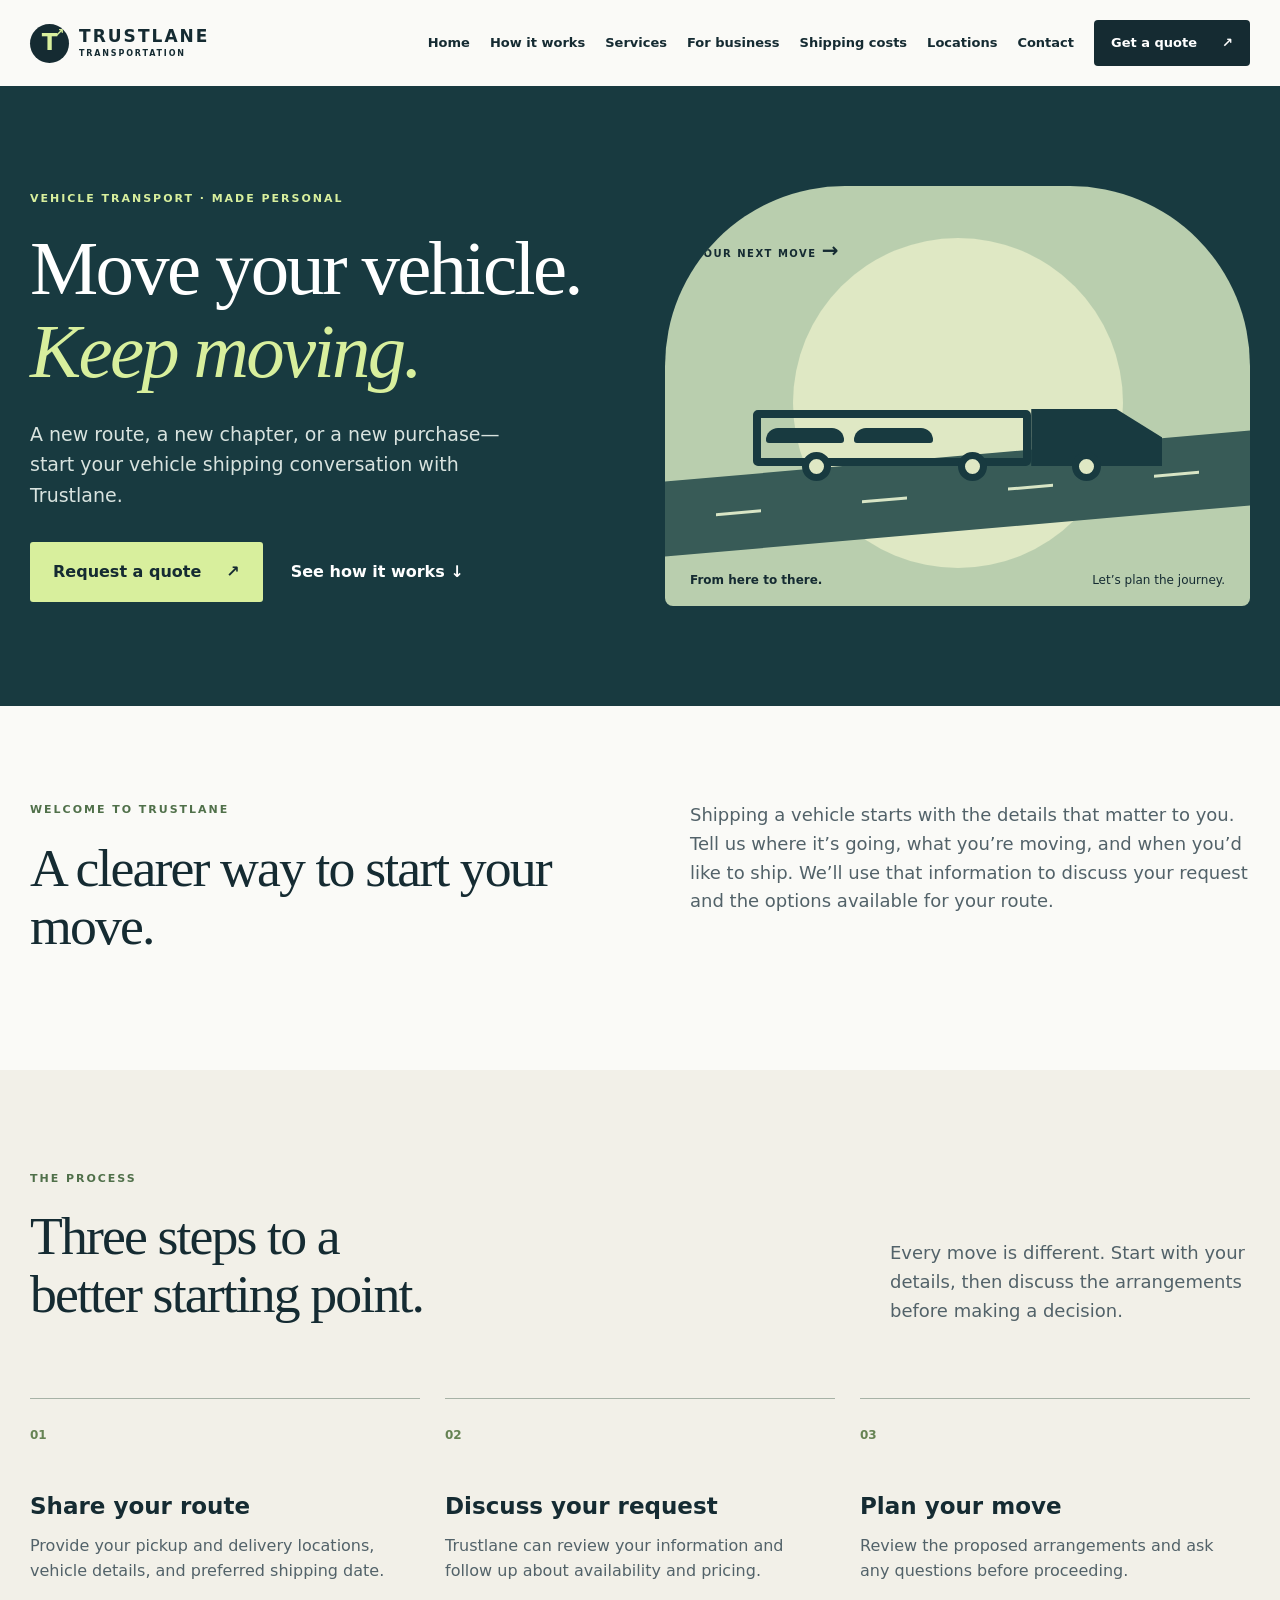
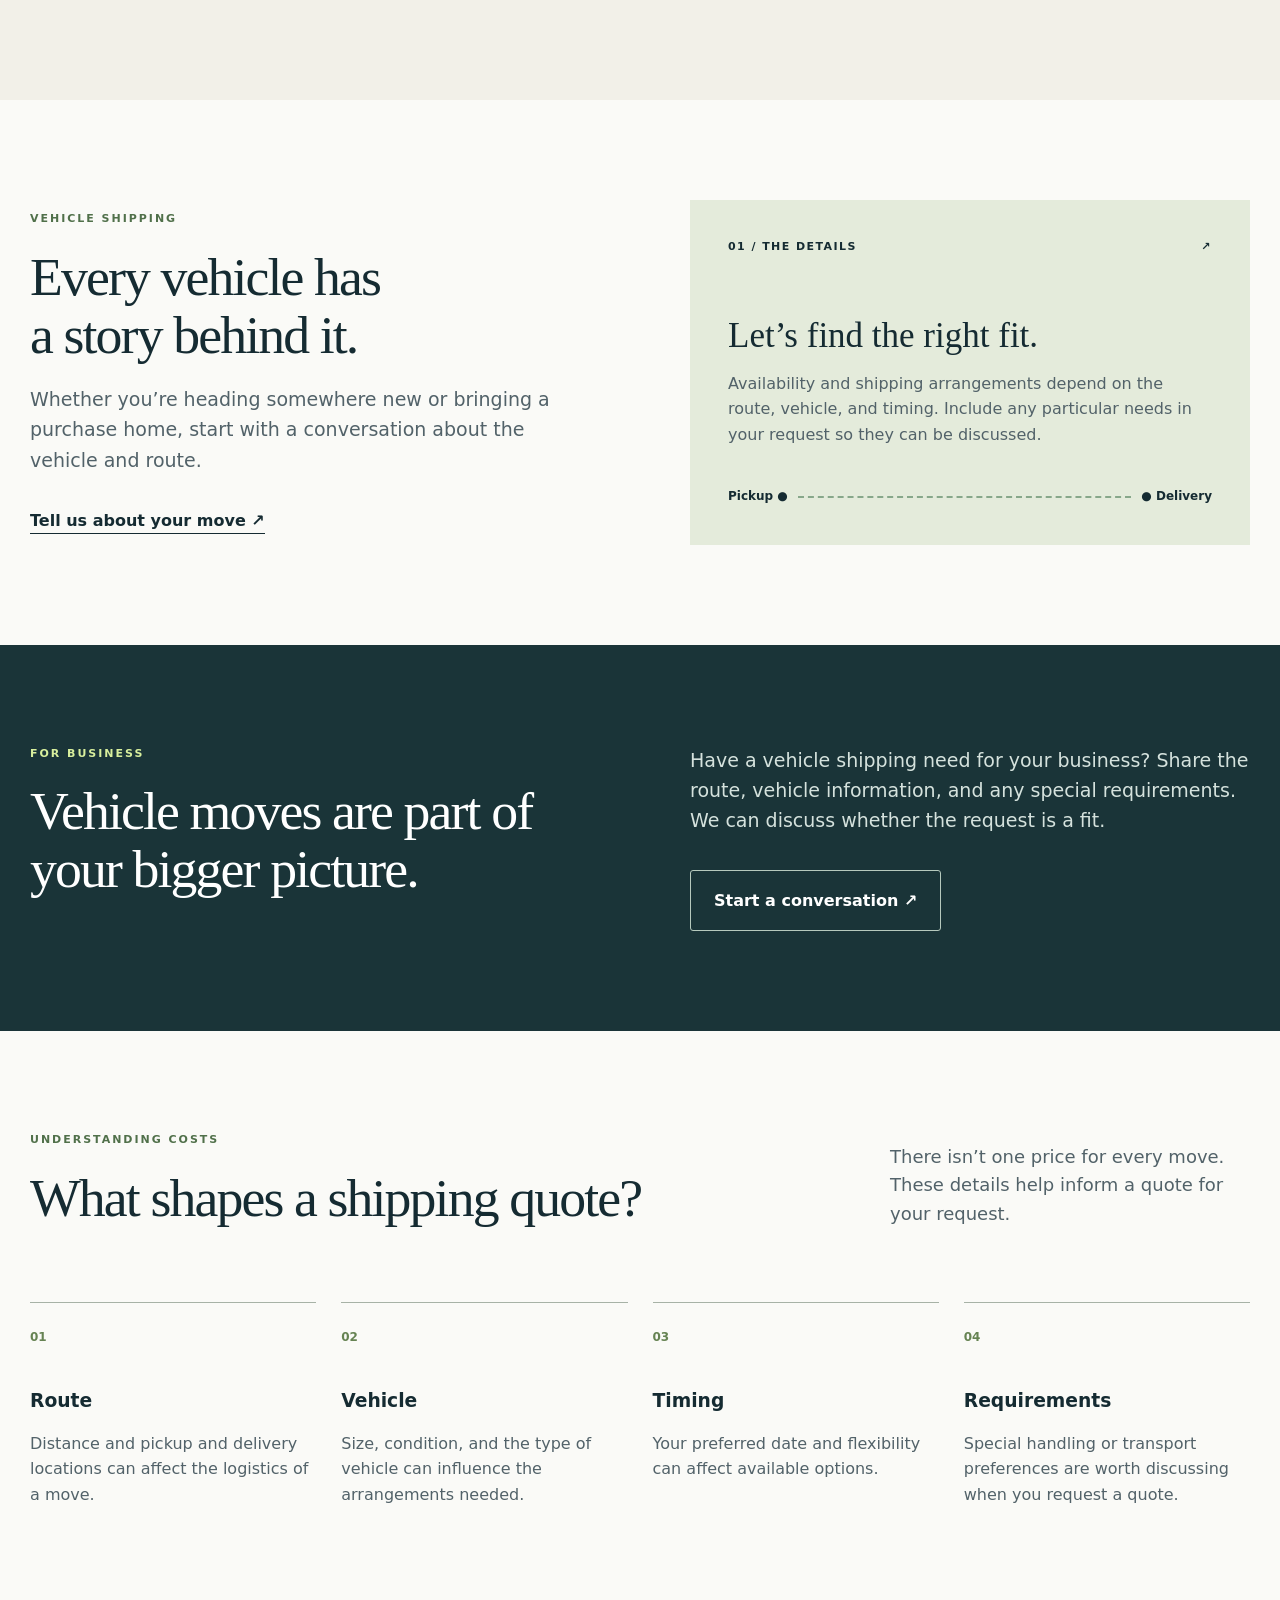
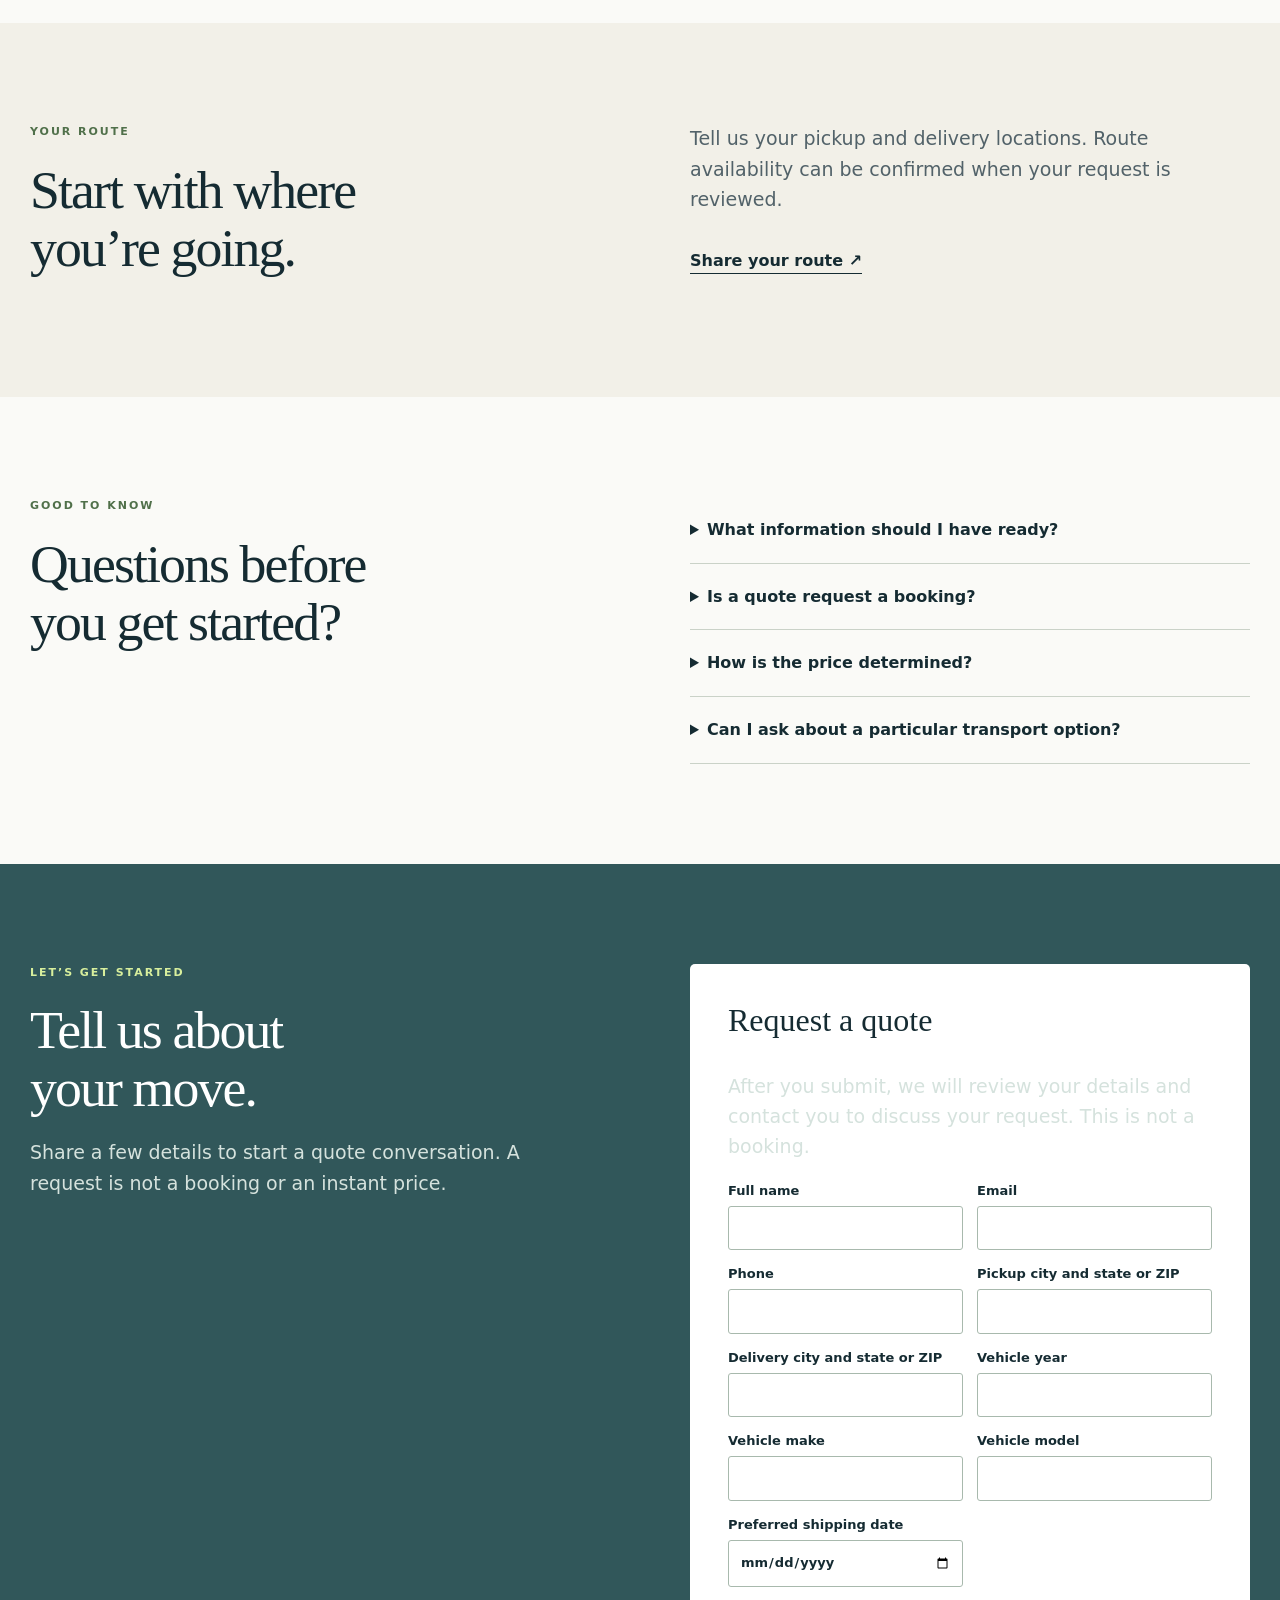
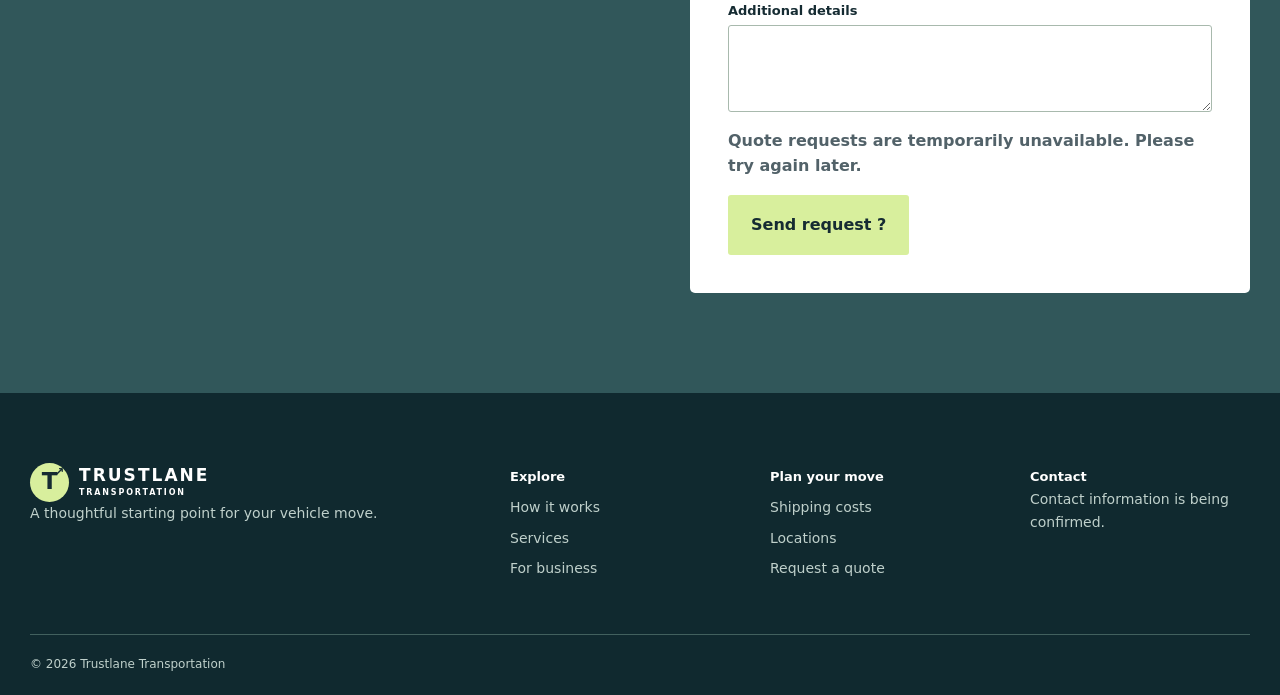
==== index.html @ 7dd40b9b "Add Trustlane site and CRM work in progress" ====
<!doctype html>
<html lang="en"><head><meta charset="utf-8"><meta name="viewport" content="width=device-width,initial-scale=1"><title>Trustlane Transportation | Request a vehicle shipping quote</title><meta name="description" content="Tell Trustlane Transportation about your vehicle, route and preferred date to request a shipping quote."><link rel="canonical" href="https://trustlanetransportation.com/"><link rel="stylesheet" href="style.css"></head><body>
<a class="skip" href="#main">Skip to content</a><header><div class="nav wrap"><a class="brand" href="#home" aria-label="Trustlane Transportation home"><span class="mark">T<span>↗</span></span><span>TRUSTLANE<small>TRANSPORTATION</small></span></a><button class="menu" aria-expanded="false" aria-controls="navigation">Menu <span aria-hidden="true">☰</span></button><nav id="navigation" aria-label="Main navigation"><a href="#home">Home</a><a href="#how">How it works</a><a href="#services">Services</a><a href="#business">For business</a><a href="#costs">Shipping costs</a><a href="#locations">Locations</a><a href="#contact">Contact</a><a class="navcta" href="#quote">Get a quote <span aria-hidden="true">↗</span></a></nav></div></header>
<main id="main"><section class="hero" id="home"><div class="wrap hero-grid"><div><p class="eyebrow light">VEHICLE TRANSPORT · MADE PERSONAL</p><h1>Move your vehicle.<br><em>Keep moving.</em></h1><p class="hero-copy">A new route, a new chapter, or a new purchase—start your vehicle shipping conversation with Trustlane.</p><div class="actions"><a class="button primary" href="#quote">Request a quote <span>↗</span></a><a class="text-link" href="#how">See how it works ↓</a></div></div><div class="hero-art" aria-hidden="true"><div class="route-label">YOUR NEXT MOVE <b>→</b></div><div class="road"><span class="line"></span><span class="line"></span><span class="line"></span><span class="line"></span></div><div class="vehicle"><div class="cab"></div><div class="trailer"><span></span><span></span></div><i></i><i></i><i></i></div><div class="art-caption"><b>From here to there.</b><span>Let’s plan the journey.</span></div></div></div></section>
<section class="intro wrap"><div><p class="eyebrow">WELCOME TO TRUSTLANE</p><h2>A clearer way to start your move.</h2></div><p>Shipping a vehicle starts with the details that matter to you. Tell us where it’s going, what you’re moving, and when you’d like to ship. We’ll use that information to discuss your request and the options available for your route.</p></section>
<section class="section sand" id="how"><div class="wrap"><div class="section-head"><div><p class="eyebrow">THE PROCESS</p><h2>Three steps to a<br>better starting point.</h2></div><p>Every move is different. Start with your details, then discuss the arrangements before making a decision.</p></div><div class="steps"><article><span>01</span><h3>Share your route</h3><p>Provide your pickup and delivery locations, vehicle details, and preferred shipping date.</p></article><article><span>02</span><h3>Discuss your request</h3><p>Trustlane can review your information and follow up about availability and pricing.</p></article><article><span>03</span><h3>Plan your move</h3><p>Review the proposed arrangements and ask any questions before proceeding.</p></article></div></div></section>
<section class="section wrap split" id="services"><div><p class="eyebrow">VEHICLE SHIPPING</p><h2>Every vehicle has<br>a story behind it.</h2><p class="large">Whether you’re heading somewhere new or bringing a purchase home, start with a conversation about the vehicle and route.</p><a class="inline-link" href="#quote">Tell us about your move ↗</a></div><div class="service-panel"><div class="service-top"><span>01 / THE DETAILS</span><span>↗</span></div><h3>Let’s find the right fit.</h3><p>Availability and shipping arrangements depend on the route, vehicle, and timing. Include any particular needs in your request so they can be discussed.</p><div class="route-graphic"><span>Pickup <b>●</b></span><span class="dots"></span><span><b>●</b> Delivery</span></div></div></section>
<section class="section dark" id="business"><div class="wrap business"><div><p class="eyebrow light">FOR BUSINESS</p><h2>Vehicle moves are part of your bigger picture.</h2></div><div><p>Have a vehicle shipping need for your business? Share the route, vehicle information, and any special requirements. We can discuss whether the request is a fit.</p><a class="button outline" href="#quote">Start a conversation ↗</a></div></div></section>
<section class="section wrap" id="costs"><div class="section-head"><div><p class="eyebrow">UNDERSTANDING COSTS</p><h2>What shapes a shipping quote?</h2></div><p>There isn’t one price for every move. These details help inform a quote for your request.</p></div><div class="cost-grid"><article><b>01</b><h3>Route</h3><p>Distance and pickup and delivery locations can affect the logistics of a move.</p></article><article><b>02</b><h3>Vehicle</h3><p>Size, condition, and the type of vehicle can influence the arrangements needed.</p></article><article><b>03</b><h3>Timing</h3><p>Your preferred date and flexibility can affect available options.</p></article><article><b>04</b><h3>Requirements</h3><p>Special handling or transport preferences are worth discussing when you request a quote.</p></article></div></section>
<section class="section sand" id="locations"><div class="wrap location"><div><p class="eyebrow">YOUR ROUTE</p><h2>Start with where<br>you’re going.</h2></div><div><p class="large">Tell us your pickup and delivery locations. Route availability can be confirmed when your request is reviewed.</p><a class="inline-link" href="#quote">Share your route ↗</a></div></div></section>
<section class="section wrap faq"><div><p class="eyebrow">GOOD TO KNOW</p><h2>Questions before<br>you get started?</h2></div><div><details><summary>What information should I have ready?</summary><p>Your pickup and delivery locations, vehicle year, make and model, and preferred shipping date are a helpful starting point.</p></details><details><summary>Is a quote request a booking?</summary><p>No. A request starts a conversation. Pricing, availability, and any booking arrangements must be confirmed separately.</p></details><details><summary>How is the price determined?</summary><p>Route, vehicle, timing, and any special requirements can all affect the proposed price.</p></details><details><summary>Can I ask about a particular transport option?</summary><p>Yes. Include your preferences with your request and ask about available options for your route.</p></details></div></section>
<section class="section quote-section" id="quote"><div class="wrap quote-grid"><div><p class="eyebrow light">LET’S GET STARTED</p><h2>Tell us about<br>your move.</h2><p>Share a few details to start a quote conversation. A request is not a booking or an instant price.</p></div><div class="form-card"><h3>Request a quote</h3><p>After you submit, we will review your details and contact you to discuss your request. This is not a booking.</p><form id="quote-form"><div class="fields"><label>Full name<input name="name" required minlength="2" maxlength="120" autocomplete="name"></label><label>Email<input name="email" type="email" required maxlength="254" autocomplete="email"></label><label>Phone<input name="phone" type="tel" required minlength="7" maxlength="40" autocomplete="tel"></label><label>Pickup city and state or ZIP<input name="pickup" required minlength="2" maxlength="160"></label><label>Delivery city and state or ZIP<input name="delivery" required minlength="2" maxlength="160"></label><label>Vehicle year<input name="vehicle_year" type="number" required min="1886" max="2100"></label><label>Vehicle make<input name="vehicle_make" required maxlength="80"></label><label>Vehicle model<input name="vehicle_model" required maxlength="80"></label><label>Preferred shipping date<input name="preferred_date" type="date" required></label><label class="wide">Additional details<textarea name="details" maxlength="2000" rows="3"></textarea></label></div><label class="trap" aria-hidden="true">Website<input name="website" tabindex="-1" autocomplete="off"></label><div id="verification"></div><p id="quote-result" role="status" aria-live="polite"></p><button class="button primary" type="submit">Send request ?</button></form></div></div></section></main><footer id="contact"><div class="wrap footer-grid"><div><a class="brand" href="#home"><span class="mark">T<span>↗</span></span><span>TRUSTLANE<small>TRANSPORTATION</small></span></a><p>A thoughtful starting point for your vehicle move.</p></div><div><b>Explore</b><a href="#how">How it works</a><a href="#services">Services</a><a href="#business">For business</a></div><div><b>Plan your move</b><a href="#costs">Shipping costs</a><a href="#locations">Locations</a><a href="#quote">Request a quote</a></div><div><b>Contact</b><p>Contact information is being confirmed.</p></div></div><div class="wrap footnote">© 2026 Trustlane Transportation</div></footer><script src="script.js"></script></body></html>
---- style.css ----
:root{--ink:#152b32;--muted:#526269;--sand:#f2f0e8;--lime:#d8ef9d;--accent:#badb71;--white:#fff}*{box-sizing:border-box}html{scroll-behavior:smooth}body{margin:0;color:var(--ink);font:16px/1.6 system-ui,-apple-system,Segoe UI,sans-serif;background:#fafaf7}a{color:inherit}button{font:inherit}a:focus-visible,button:focus-visible,summary:focus-visible{outline:3px solid #b1d569;outline-offset:4px}.wrap{width:min(1220px,calc(100% - 48px));margin:auto}.skip{position:absolute;top:-100px;left:1rem;background:white;z-index:20}.skip:focus{top:1rem}header{background:#fafaf7;position:relative;z-index:5}.nav{min-height:86px;display:flex;align-items:center;justify-content:space-between;gap:24px}.brand{text-decoration:none;display:flex;align-items:center;gap:10px;font-size:17px;font-weight:800;letter-spacing:.12em;line-height:1.1}.brand small{display:block;font-size:8px;letter-spacing:.23em;margin-top:4px}.mark{width:39px;height:39px;border-radius:50%;background:var(--ink);color:var(--lime);display:grid;place-items:center;font-size:23px;letter-spacing:0;position:relative}.mark span{font-size:12px;position:absolute;right:5px;top:3px}nav{display:flex;align-items:center;gap:20px}nav a{font-size:13px;font-weight:650;text-decoration:none;white-space:nowrap}nav a:hover,.inline-link:hover{text-decoration:underline}.navcta,.button{display:inline-flex;align-items:center;justify-content:center;gap:25px;text-decoration:none;font-weight:750}.navcta{background:var(--ink);color:white;padding:13px 17px;border-radius:4px}.menu{display:none}.hero{background:#183a40;color:#fff;overflow:hidden}.hero-grid{min-height:620px;display:grid;grid-template-columns:1fr 1fr;align-items:center;gap:50px;padding-top:80px;padding-bottom:80px}.eyebrow{font-size:11px;letter-spacing:.18em;font-weight:800;color:#50704a;margin:0 0 20px}.eyebrow.light{color:var(--lime)}h1,h2,h3,p{margin-top:0}h1,h2{font-family:Georgia,serif;font-weight:400;line-height:1.08;letter-spacing:-.035em}h1{font-size:clamp(49px,6vw,84px);margin-bottom:25px}h1 em{font-weight:400;color:var(--lime)}h2{font-size:clamp(36px,4.2vw,58px);margin-bottom:20px}h3{line-height:1.25}.hero-copy{max-width:510px;color:#d8e3df;font-size:19px}.actions{display:flex;align-items:center;gap:28px;margin-top:32px;flex-wrap:wrap}.button{padding:17px 23px;border-radius:3px}.primary{background:var(--lime);color:var(--ink)}.button:hover,.navcta:hover{filter:brightness(.93)}.text-link{font-weight:650;text-decoration:none}.hero-art{height:420px;background:#b9ceae;border-radius:180px 180px 8px 8px;position:relative;overflow:hidden;color:var(--ink)}.hero-art:before{content:"";position:absolute;width:330px;height:330px;background:#dfe8c4;border-radius:50%;top:52px;left:calc(50% - 165px)}.route-label{position:absolute;top:48px;left:30px;font-size:10px;letter-spacing:.15em;font-weight:800}.route-label b{font-size:20px}.road{position:absolute;bottom:75px;height:75px;background:#385b57;width:100%;transform:skewY(-5deg);display:flex;align-items:center;justify-content:space-around}.line{width:45px;height:3px;background:#d8e5c5}.vehicle{position:absolute;bottom:125px;left:15%;width:70%;height:100px}.trailer{position:absolute;left:0;bottom:15px;width:68%;height:56px;border:8px solid #183a40;border-radius:5px}.trailer span{display:inline-block;width:30%;height:15px;border-radius:12px 12px 3px 3px;background:#183a40;margin:10px 5px}.cab{position:absolute;right:0;bottom:15px;width:32%;height:57px;background:#183a40;clip-path:polygon(0 0,65% 0,100% 50%,100% 100%,0 100%)}.vehicle i{position:absolute;bottom:0;width:29px;height:29px;border:7px solid #183a40;background:#dfe8c4;border-radius:50%;left:12%}.vehicle i:nth-of-type(2){left:50%}.vehicle i:nth-of-type(3){left:78%}.art-caption{position:absolute;bottom:16px;left:25px;right:25px;display:flex;justify-content:space-between;font-size:12px}.intro{padding:95px 0;display:grid;grid-template-columns:1fr 1fr;gap:100px}.intro p:last-child,.section-head>p{font-size:18px;color:var(--muted)}.section{padding:100px 0}.sand{background:var(--sand)}.section-head{display:flex;justify-content:space-between;align-items:end;gap:50px;margin-bottom:55px}.section-head>p{max-width:360px}.steps,.cost-grid{display:grid;grid-template-columns:repeat(3,1fr);gap:25px}.steps article{border-top:1px solid #a7b2a6;padding:22px 10px 0 0}.steps span,.cost-grid b{font-size:12px;font-weight:800;color:#668353}.steps h3{font-size:23px;margin:45px 0 12px}.steps p,.cost-grid p,.service-panel p{color:var(--muted)}.split{display:grid;grid-template-columns:1fr 1fr;gap:100px;align-items:center}.large{font-size:19px;color:var(--muted);max-width:540px}.inline-link{display:inline-block;margin-top:14px;font-weight:750;text-decoration:none;border-bottom:1px solid var(--ink)}.service-panel{background:#e4ebdb;padding:38px;min-height:320px}.service-top{display:flex;justify-content:space-between;font-size:11px;letter-spacing:.13em;font-weight:800}.service-panel h3{font:35px Georgia,serif;margin:60px 0 15px}.route-graphic{display:flex;align-items:center;gap:10px;margin-top:40px;font-size:12px;font-weight:700}.dots{border-top:2px dashed #87a78a;flex:1}.dark{background:#1a3438;color:white}.business,.location,.faq,.quote-grid{display:grid;grid-template-columns:1fr 1fr;gap:100px}.business p:not(.eyebrow),.quote-grid>div>p:not(.eyebrow){font-size:19px;color:#d5e2dd}.outline{border:1px solid #b6c9bd;color:white;margin-top:15px}.cost-grid{grid-template-columns:repeat(4,1fr)}.cost-grid article{border-top:1px solid #a7b2a6;padding-top:20px}.cost-grid h3{margin-top:40px}.faq details{border-bottom:1px solid #cad2c8;padding:20px 0}.faq summary{cursor:pointer;font-weight:700}.faq details p{color:var(--muted);margin:15px 0 0}.quote-section{background:#31575a;color:white}.form-card{background:#fff;color:var(--ink);padding:38px;border-radius:5px}.form-card h3{font:32px Georgia,serif}.form-card p{color:var(--muted)}footer{background:#10292f;color:white;padding:70px 0 20px}footer .mark{background:var(--lime);color:var(--ink)}.footer-grid{display:grid;grid-template-columns:2fr repeat(3,1fr);gap:40px}footer p,footer a:not(.brand){color:#bfd0cb;font-size:14px}footer a:not(.brand){display:block;text-decoration:none;margin-top:8px}footer b{font-size:13px}.footnote{border-top:1px solid #42605e;margin-top:55px;padding-top:20px;color:#bfd0cb;font-size:12px}@media(max-width:1000px){.menu{display:block;border:1px solid #b6c4ba;background:transparent;padding:9px 12px;border-radius:3px}nav{display:none;position:absolute;top:86px;left:0;right:0;background:#fafaf7;padding:20px 24px;box-shadow:0 12px 18px #0002;align-items:stretch}nav.open{display:flex;flex-direction:column;gap:0}nav a{padding:12px}.hero-grid{gap:30px}.intro,.split,.business,.location,.faq,.quote-grid{gap:40px}}@media(max-width:700px){.wrap{width:min(100% - 36px,1220px)}.hero-grid,.intro,.split,.business,.location,.faq,.quote-grid{grid-template-columns:1fr}.hero-grid{padding:65px 0 35px}.hero-art{height:280px}.hero-art:before{width:220px;height:220px;left:calc(50% - 110px)}.intro,.section{padding:65px 0}.intro{gap:10px}.section-head{display:block}.steps,.cost-grid{grid-template-columns:1fr 1fr}.steps h3,.cost-grid h3{margin-top:22px}.footer-grid{grid-template-columns:1fr 1fr}.footer-grid>div:first-child{grid-column:1/-1}.art-caption span{display:none}}@media(max-width:420px){.steps,.cost-grid{grid-template-columns:1fr}.nav .brand{font-size:14px}}@media(prefers-reduced-motion:reduce){html{scroll-behavior:auto}*{transition:none!important}}
.fields{display:grid;grid-template-columns:1fr 1fr;gap:14px}.fields label{font-size:13px;font-weight:700}.fields input,.fields textarea{display:block;width:100%;padding:11px;border:1px solid #a8b9ad;border-radius:3px;font:inherit;color:var(--ink);background:white;margin-top:4px}.fields .wide{grid-column:1/-1}.trap{position:absolute;left:-10000px}.form-card button{border:0;cursor:pointer}.form-card button:disabled{opacity:.6;cursor:wait}#verification{margin:16px 0}#quote-result{font-weight:700}@media(max-width:500px){.fields{grid-template-columns:1fr}.fields .wide{grid-column:auto}}
.portal{padding:65px 0}.portal h1{font-size:52px}.portal label{display:block;font-size:13px;font-weight:700;margin:12px 0}.portal input,.portal select,.portal textarea{display:block;width:100%;font:inherit;padding:10px;border:1px solid #9eafa5;border-radius:3px;background:white;margin-top:5px}.portal button{font:inherit;cursor:pointer}.portal #login{max-width:420px}.portal-head{display:flex;justify-content:space-between;gap:20px;align-items:start}.portal-layout{display:grid;grid-template-columns:minmax(250px,1fr) minmax(300px,1.5fr);gap:35px}.portal #detail,.lead-button{background:white;border:1px solid #dae2d9;padding:22px}.lead-button{display:block;width:100%;text-align:left;margin:10px 0}.lead-button span{display:block;color:#526269;font-size:13px}.note{border-top:1px solid #ddd;padding:12px 0}.portal .button{border:0}@media(max-width:700px){.portal-layout{grid-template-columns:1fr}}
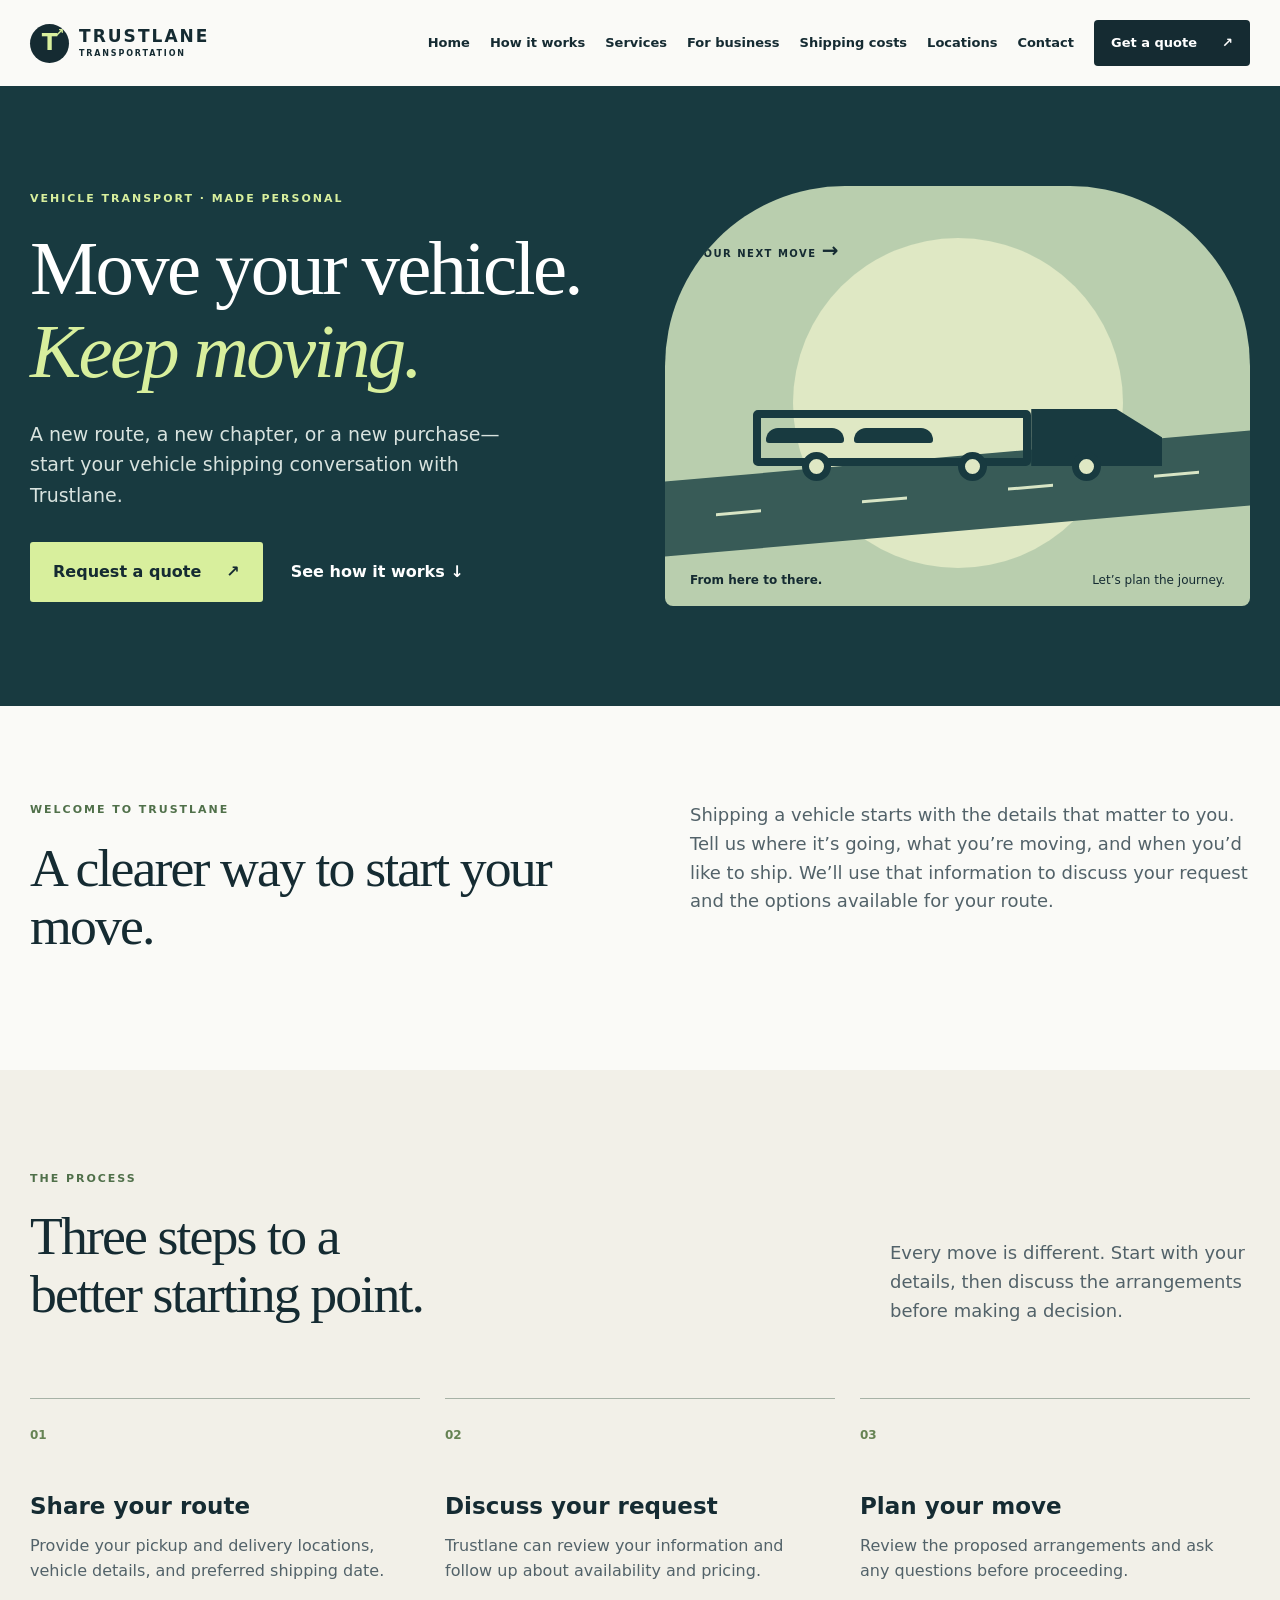
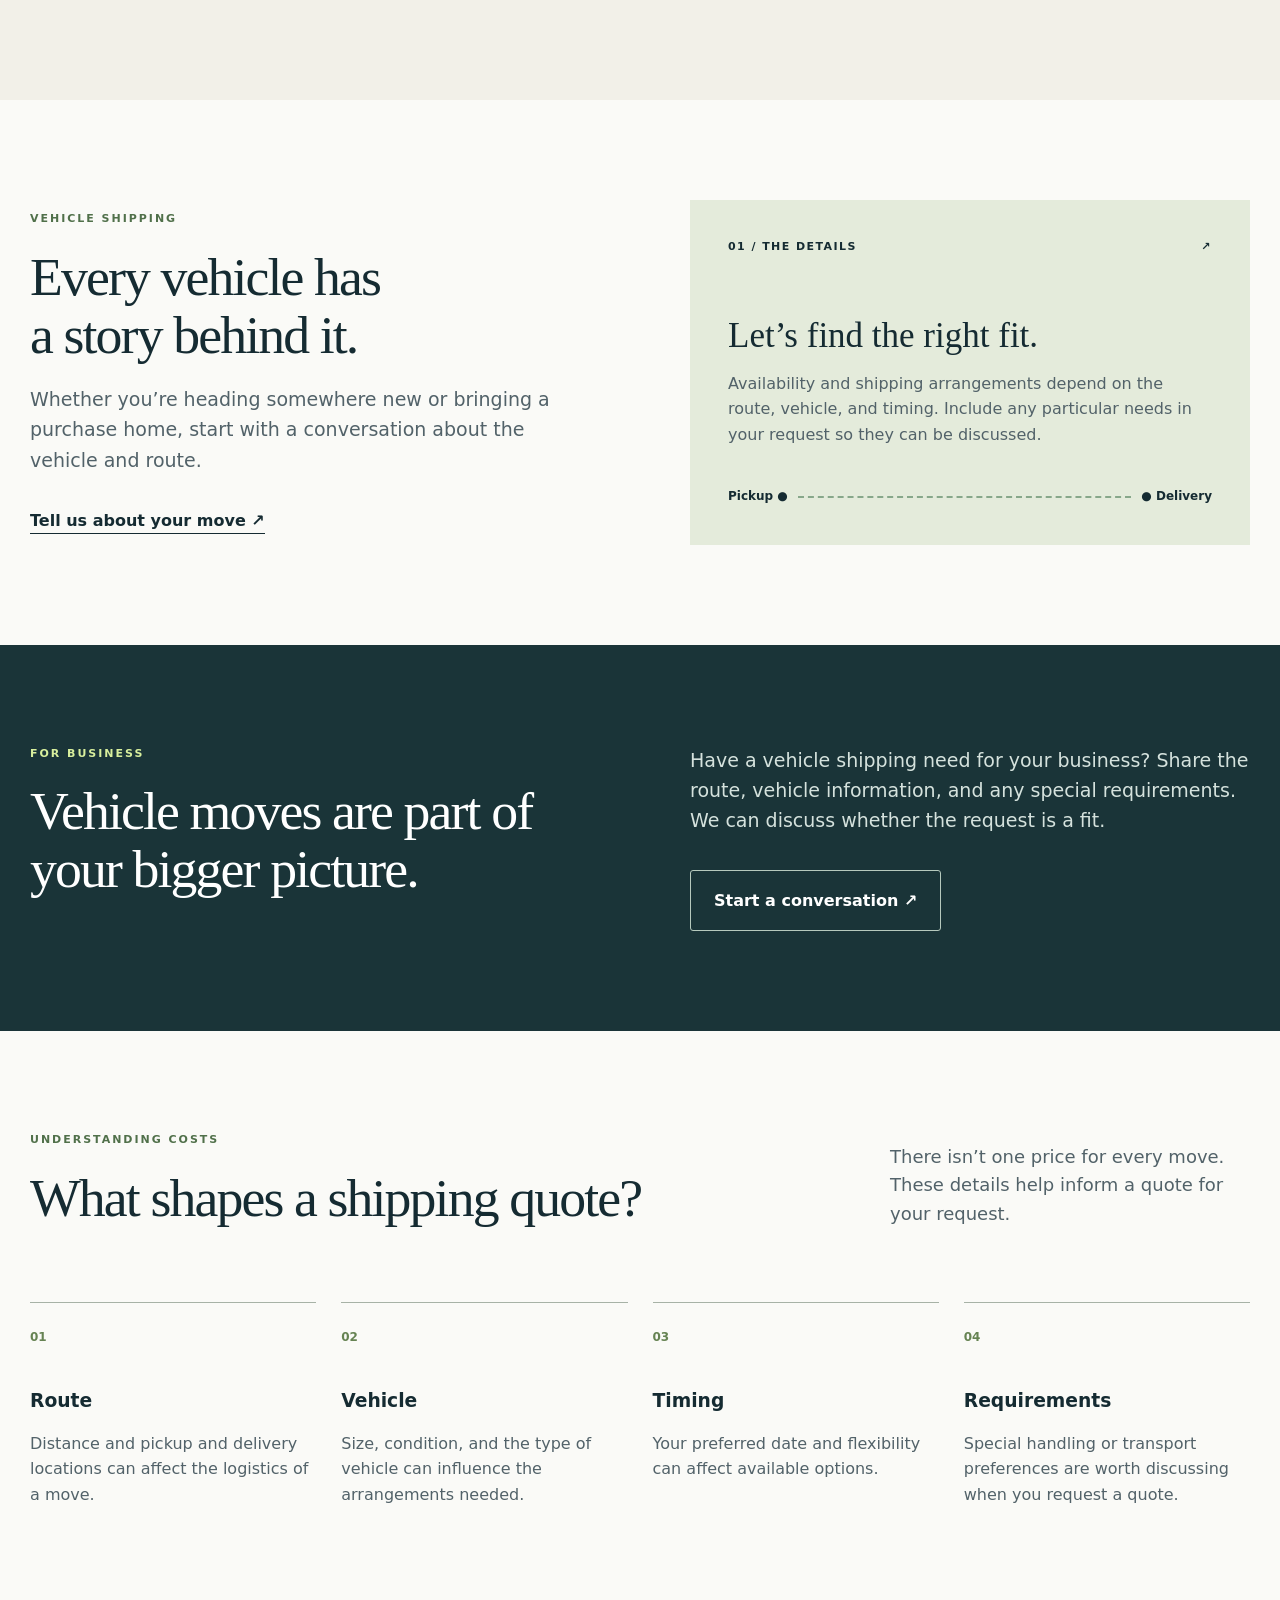
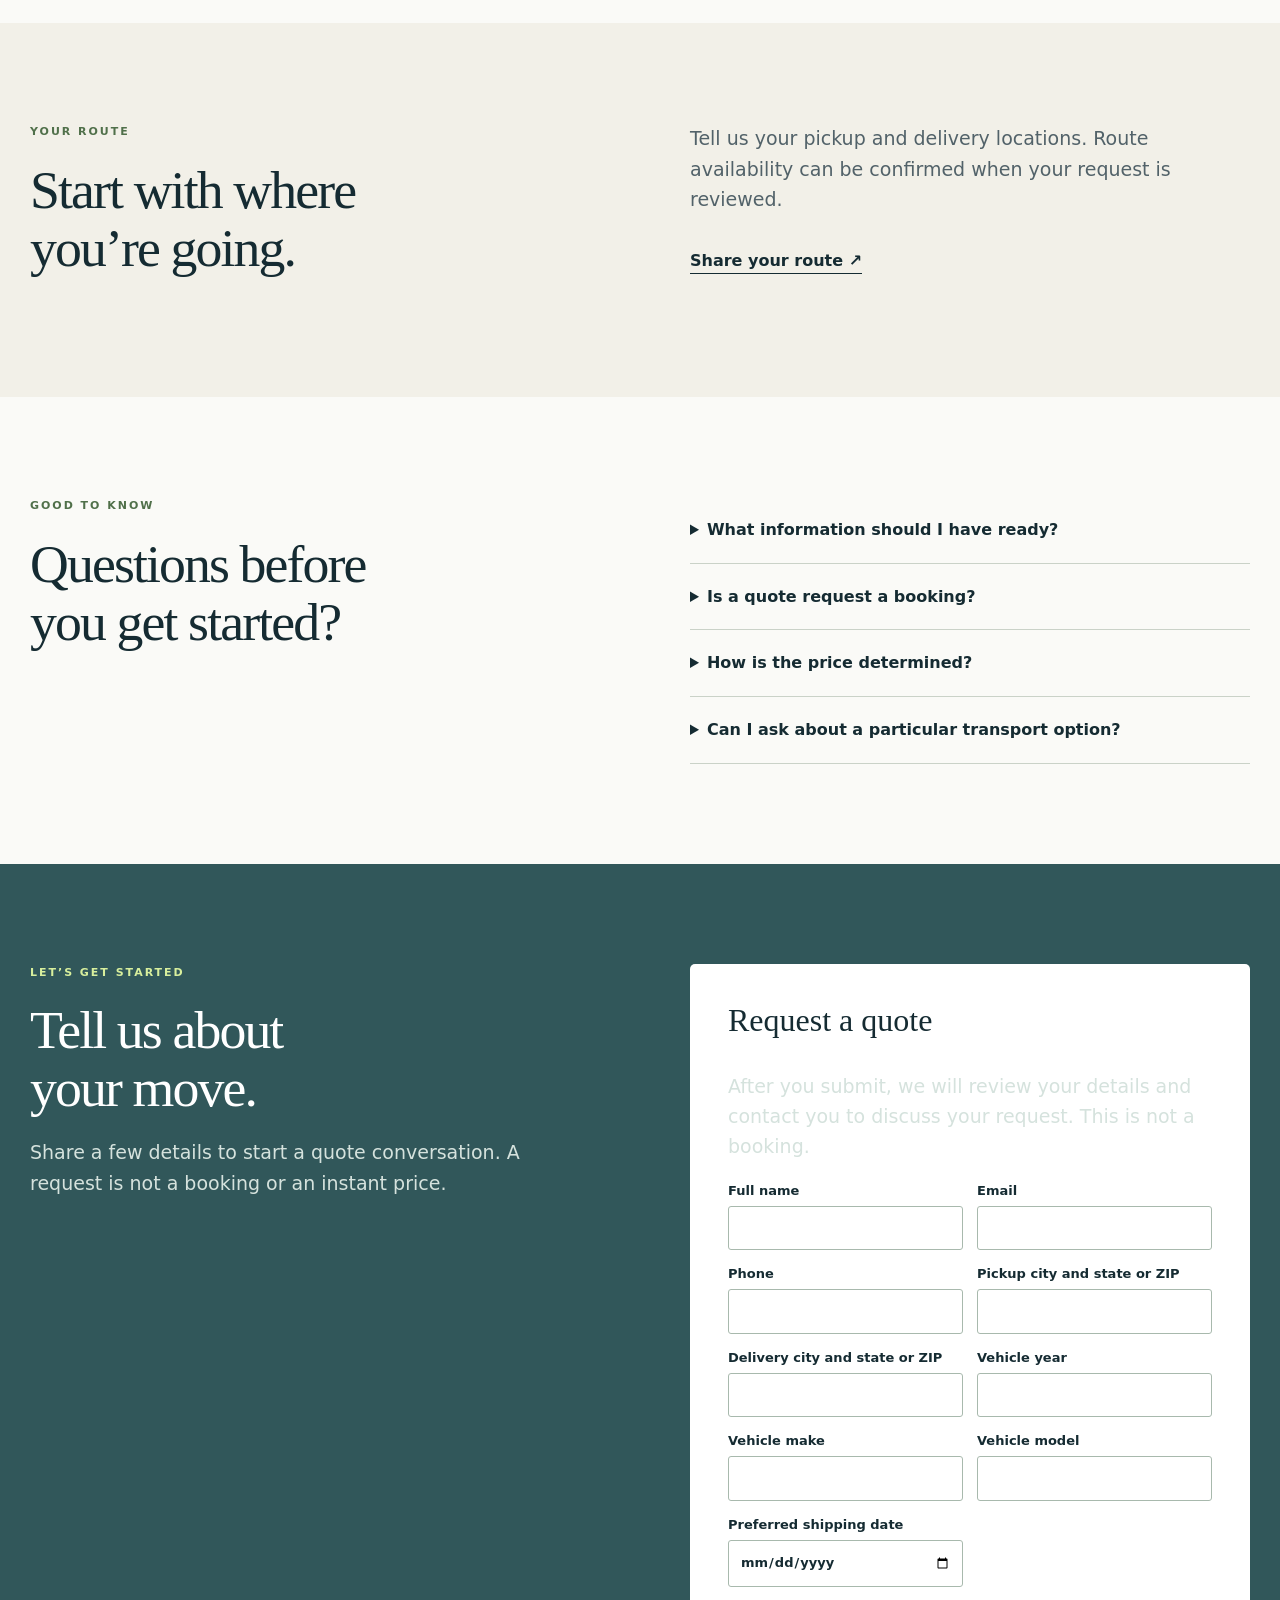
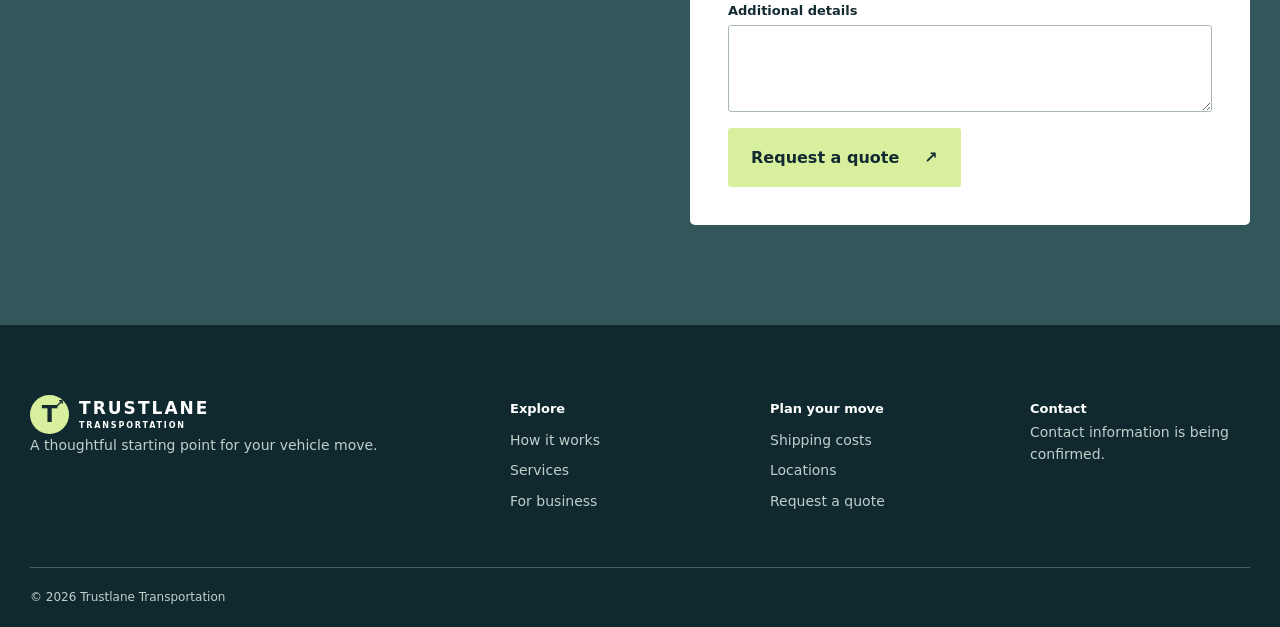
==== commit b863516a: "Remove external CAPTCHA requirement and add quote rate limiting" ====
--- a/index.html
+++ b/index.html
@@ -9,5 +9,4 @@
 <section class="section wrap" id="costs"><div class="section-head"><div><p class="eyebrow">UNDERSTANDING COSTS</p><h2>What shapes a shipping quote?</h2></div><p>There isn’t one price for every move. These details help inform a quote for your request.</p></div><div class="cost-grid"><article><b>01</b><h3>Route</h3><p>Distance and pickup and delivery locations can affect the logistics of a move.</p></article><article><b>02</b><h3>Vehicle</h3><p>Size, condition, and the type of vehicle can influence the arrangements needed.</p></article><article><b>03</b><h3>Timing</h3><p>Your preferred date and flexibility can affect available options.</p></article><article><b>04</b><h3>Requirements</h3><p>Special handling or transport preferences are worth discussing when you request a quote.</p></article></div></section>
 <section class="section sand" id="locations"><div class="wrap location"><div><p class="eyebrow">YOUR ROUTE</p><h2>Start with where<br>you’re going.</h2></div><div><p class="large">Tell us your pickup and delivery locations. Route availability can be confirmed when your request is reviewed.</p><a class="inline-link" href="#quote">Share your route ↗</a></div></div></section>
 <section class="section wrap faq"><div><p class="eyebrow">GOOD TO KNOW</p><h2>Questions before<br>you get started?</h2></div><div><details><summary>What information should I have ready?</summary><p>Your pickup and delivery locations, vehicle year, make and model, and preferred shipping date are a helpful starting point.</p></details><details><summary>Is a quote request a booking?</summary><p>No. A request starts a conversation. Pricing, availability, and any booking arrangements must be confirmed separately.</p></details><details><summary>How is the price determined?</summary><p>Route, vehicle, timing, and any special requirements can all affect the proposed price.</p></details><details><summary>Can I ask about a particular transport option?</summary><p>Yes. Include your preferences with your request and ask about available options for your route.</p></details></div></section>
-<section class="section quote-section" id="quote"><div class="wrap quote-grid"><div><p class="eyebrow light">LET’S GET STARTED</p><h2>Tell us about<br>your move.</h2><p>Share a few details to start a quote conversation. A request is not a booking or an instant price.</p></div><div class="form-card"><h3>Request a quote</h3><p>After you submit, we will review your details and contact you to discuss your request. This is not a booking.</p><form id="quote-form"><div class="fields"><label>Full name<input name="name" required minlength="2" maxlength="120" autocomplete="name"></label><label>Email<input name="email" type="email" required maxlength="254" autocomplete="email"></label><label>Phone<input name="phone" type="tel" required minlength="7" maxlength="40" autocomplete="tel"></label><label>Pickup city and state or ZIP<input name="pickup" required minlength="2" maxlength="160"></label><label>Delivery city and state or ZIP<input name="delivery" required minlength="2" maxlength="160"></label><label>Vehicle year<input name="vehicle_year" type="number" required min="1886" max="2100"></label><label>Vehicle make<input name="vehicle_make" required maxlength="80"></label><label>Vehicle model<input name="vehicle_model" required maxlength="80"></label><label>Preferred shipping date<input name="preferred_date" type="date" required></label><label class="wide">Additional details<textarea name="details" maxlength="2000" rows="3"></textarea></label></div><label class="trap" aria-hidden="true">Website<input name="website" tabindex="-1" autocomplete="off"></label><div id="verification"></div><p id="quote-result" role="status" aria-live="polite"></p><button class="button primary" type="submit">Send request ?</button></form></div></div></section></main><footer id="contact"><div class="wrap footer-grid"><div><a class="brand" href="#home"><span class="mark">T<span>↗</span></span><span>TRUSTLANE<small>TRANSPORTATION</small></span></a><p>A thoughtful starting point for your vehicle move.</p></div><div><b>Explore</b><a href="#how">How it works</a><a href="#services">Services</a><a href="#business">For business</a></div><div><b>Plan your move</b><a href="#costs">Shipping costs</a><a href="#locations">Locations</a><a href="#quote">Request a quote</a></div><div><b>Contact</b><p>Contact information is being confirmed.</p></div></div><div class="wrap footnote">© 2026 Trustlane Transportation</div></footer><script src="script.js"></script></body></html>
-
+<section class="section quote-section" id="quote"><div class="wrap quote-grid"><div><p class="eyebrow light">LET’S GET STARTED</p><h2>Tell us about<br>your move.</h2><p>Share a few details to start a quote conversation. A request is not a booking or an instant price.</p></div><div class="form-card"><h3>Request a quote</h3><p>After you submit, we will review your details and contact you to discuss your request. This is not a booking.</p><form id="quote-form"><div class="fields"><label>Full name<input name="name" required minlength="2" maxlength="120" autocomplete="name"></label><label>Email<input name="email" type="email" required maxlength="254" autocomplete="email"></label><label>Phone<input name="phone" type="tel" required minlength="7" maxlength="40" autocomplete="tel"></label><label>Pickup city and state or ZIP<input name="pickup" required minlength="2" maxlength="160"></label><label>Delivery city and state or ZIP<input name="delivery" required minlength="2" maxlength="160"></label><label>Vehicle year<input name="vehicle_year" type="number" required min="1886" max="2100"></label><label>Vehicle make<input name="vehicle_make" required maxlength="80"></label><label>Vehicle model<input name="vehicle_model" required maxlength="80"></label><label>Preferred shipping date<input name="preferred_date" type="date" required></label><label class="wide">Additional details<textarea name="details" maxlength="2000" rows="3"></textarea></label></div><label class="trap" aria-hidden="true">Website<input name="website" tabindex="-1" autocomplete="off"></label><p id="quote-result" role="status" aria-live="polite"></p><button class="button primary" type="submit">Request a quote <span aria-hidden="true">↗</span></button></form></div></div></section></main><footer id="contact"><div class="wrap footer-grid"><div><a class="brand" href="#home"><span class="mark">T<span>↗</span></span><span>TRUSTLANE<small>TRANSPORTATION</small></span></a><p>A thoughtful starting point for your vehicle move.</p></div><div><b>Explore</b><a href="#how">How it works</a><a href="#services">Services</a><a href="#business">For business</a></div><div><b>Plan your move</b><a href="#costs">Shipping costs</a><a href="#locations">Locations</a><a href="#quote">Request a quote</a></div><div><b>Contact</b><p>Contact information is being confirmed.</p></div></div><div class="wrap footnote">© 2026 Trustlane Transportation</div></footer><script src="script.js"></script></body></html>
--- a/style.css
+++ b/style.css
@@ -1,4 +1,3 @@
 :root{--ink:#152b32;--muted:#526269;--sand:#f2f0e8;--lime:#d8ef9d;--accent:#badb71;--white:#fff}*{box-sizing:border-box}html{scroll-behavior:smooth}body{margin:0;color:var(--ink);font:16px/1.6 system-ui,-apple-system,Segoe UI,sans-serif;background:#fafaf7}a{color:inherit}button{font:inherit}a:focus-visible,button:focus-visible,summary:focus-visible{outline:3px solid #b1d569;outline-offset:4px}.wrap{width:min(1220px,calc(100% - 48px));margin:auto}.skip{position:absolute;top:-100px;left:1rem;background:white;z-index:20}.skip:focus{top:1rem}header{background:#fafaf7;position:relative;z-index:5}.nav{min-height:86px;display:flex;align-items:center;justify-content:space-between;gap:24px}.brand{text-decoration:none;display:flex;align-items:center;gap:10px;font-size:17px;font-weight:800;letter-spacing:.12em;line-height:1.1}.brand small{display:block;font-size:8px;letter-spacing:.23em;margin-top:4px}.mark{width:39px;height:39px;border-radius:50%;background:var(--ink);color:var(--lime);display:grid;place-items:center;font-size:23px;letter-spacing:0;position:relative}.mark span{font-size:12px;position:absolute;right:5px;top:3px}nav{display:flex;align-items:center;gap:20px}nav a{font-size:13px;font-weight:650;text-decoration:none;white-space:nowrap}nav a:hover,.inline-link:hover{text-decoration:underline}.navcta,.button{display:inline-flex;align-items:center;justify-content:center;gap:25px;text-decoration:none;font-weight:750}.navcta{background:var(--ink);color:white;padding:13px 17px;border-radius:4px}.menu{display:none}.hero{background:#183a40;color:#fff;overflow:hidden}.hero-grid{min-height:620px;display:grid;grid-template-columns:1fr 1fr;align-items:center;gap:50px;padding-top:80px;padding-bottom:80px}.eyebrow{font-size:11px;letter-spacing:.18em;font-weight:800;color:#50704a;margin:0 0 20px}.eyebrow.light{color:var(--lime)}h1,h2,h3,p{margin-top:0}h1,h2{font-family:Georgia,serif;font-weight:400;line-height:1.08;letter-spacing:-.035em}h1{font-size:clamp(49px,6vw,84px);margin-bottom:25px}h1 em{font-weight:400;color:var(--lime)}h2{font-size:clamp(36px,4.2vw,58px);margin-bottom:20px}h3{line-height:1.25}.hero-copy{max-width:510px;color:#d8e3df;font-size:19px}.actions{display:flex;align-items:center;gap:28px;margin-top:32px;flex-wrap:wrap}.button{padding:17px 23px;border-radius:3px}.primary{background:var(--lime);color:var(--ink)}.button:hover,.navcta:hover{filter:brightness(.93)}.text-link{font-weight:650;text-decoration:none}.hero-art{height:420px;background:#b9ceae;border-radius:180px 180px 8px 8px;position:relative;overflow:hidden;color:var(--ink)}.hero-art:before{content:"";position:absolute;width:330px;height:330px;background:#dfe8c4;border-radius:50%;top:52px;left:calc(50% - 165px)}.route-label{position:absolute;top:48px;left:30px;font-size:10px;letter-spacing:.15em;font-weight:800}.route-label b{font-size:20px}.road{position:absolute;bottom:75px;height:75px;background:#385b57;width:100%;transform:skewY(-5deg);display:flex;align-items:center;justify-content:space-around}.line{width:45px;height:3px;background:#d8e5c5}.vehicle{position:absolute;bottom:125px;left:15%;width:70%;height:100px}.trailer{position:absolute;left:0;bottom:15px;width:68%;height:56px;border:8px solid #183a40;border-radius:5px}.trailer span{display:inline-block;width:30%;height:15px;border-radius:12px 12px 3px 3px;background:#183a40;margin:10px 5px}.cab{position:absolute;right:0;bottom:15px;width:32%;height:57px;background:#183a40;clip-path:polygon(0 0,65% 0,100% 50%,100% 100%,0 100%)}.vehicle i{position:absolute;bottom:0;width:29px;height:29px;border:7px solid #183a40;background:#dfe8c4;border-radius:50%;left:12%}.vehicle i:nth-of-type(2){left:50%}.vehicle i:nth-of-type(3){left:78%}.art-caption{position:absolute;bottom:16px;left:25px;right:25px;display:flex;justify-content:space-between;font-size:12px}.intro{padding:95px 0;display:grid;grid-template-columns:1fr 1fr;gap:100px}.intro p:last-child,.section-head>p{font-size:18px;color:var(--muted)}.section{padding:100px 0}.sand{background:var(--sand)}.section-head{display:flex;justify-content:space-between;align-items:end;gap:50px;margin-bottom:55px}.section-head>p{max-width:360px}.steps,.cost-grid{display:grid;grid-template-columns:repeat(3,1fr);gap:25px}.steps article{border-top:1px solid #a7b2a6;padding:22px 10px 0 0}.steps span,.cost-grid b{font-size:12px;font-weight:800;color:#668353}.steps h3{font-size:23px;margin:45px 0 12px}.steps p,.cost-grid p,.service-panel p{color:var(--muted)}.split{display:grid;grid-template-columns:1fr 1fr;gap:100px;align-items:center}.large{font-size:19px;color:var(--muted);max-width:540px}.inline-link{display:inline-block;margin-top:14px;font-weight:750;text-decoration:none;border-bottom:1px solid var(--ink)}.service-panel{background:#e4ebdb;padding:38px;min-height:320px}.service-top{display:flex;justify-content:space-between;font-size:11px;letter-spacing:.13em;font-weight:800}.service-panel h3{font:35px Georgia,serif;margin:60px 0 15px}.route-graphic{display:flex;align-items:center;gap:10px;margin-top:40px;font-size:12px;font-weight:700}.dots{border-top:2px dashed #87a78a;flex:1}.dark{background:#1a3438;color:white}.business,.location,.faq,.quote-grid{display:grid;grid-template-columns:1fr 1fr;gap:100px}.business p:not(.eyebrow),.quote-grid>div>p:not(.eyebrow){font-size:19px;color:#d5e2dd}.outline{border:1px solid #b6c9bd;color:white;margin-top:15px}.cost-grid{grid-template-columns:repeat(4,1fr)}.cost-grid article{border-top:1px solid #a7b2a6;padding-top:20px}.cost-grid h3{margin-top:40px}.faq details{border-bottom:1px solid #cad2c8;padding:20px 0}.faq summary{cursor:pointer;font-weight:700}.faq details p{color:var(--muted);margin:15px 0 0}.quote-section{background:#31575a;color:white}.form-card{background:#fff;color:var(--ink);padding:38px;border-radius:5px}.form-card h3{font:32px Georgia,serif}.form-card p{color:var(--muted)}footer{background:#10292f;color:white;padding:70px 0 20px}footer .mark{background:var(--lime);color:var(--ink)}.footer-grid{display:grid;grid-template-columns:2fr repeat(3,1fr);gap:40px}footer p,footer a:not(.brand){color:#bfd0cb;font-size:14px}footer a:not(.brand){display:block;text-decoration:none;margin-top:8px}footer b{font-size:13px}.footnote{border-top:1px solid #42605e;margin-top:55px;padding-top:20px;color:#bfd0cb;font-size:12px}@media(max-width:1000px){.menu{display:block;border:1px solid #b6c4ba;background:transparent;padding:9px 12px;border-radius:3px}nav{display:none;position:absolute;top:86px;left:0;right:0;background:#fafaf7;padding:20px 24px;box-shadow:0 12px 18px #0002;align-items:stretch}nav.open{display:flex;flex-direction:column;gap:0}nav a{padding:12px}.hero-grid{gap:30px}.intro,.split,.business,.location,.faq,.quote-grid{gap:40px}}@media(max-width:700px){.wrap{width:min(100% - 36px,1220px)}.hero-grid,.intro,.split,.business,.location,.faq,.quote-grid{grid-template-columns:1fr}.hero-grid{padding:65px 0 35px}.hero-art{height:280px}.hero-art:before{width:220px;height:220px;left:calc(50% - 110px)}.intro,.section{padding:65px 0}.intro{gap:10px}.section-head{display:block}.steps,.cost-grid{grid-template-columns:1fr 1fr}.steps h3,.cost-grid h3{margin-top:22px}.footer-grid{grid-template-columns:1fr 1fr}.footer-grid>div:first-child{grid-column:1/-1}.art-caption span{display:none}}@media(max-width:420px){.steps,.cost-grid{grid-template-columns:1fr}.nav .brand{font-size:14px}}@media(prefers-reduced-motion:reduce){html{scroll-behavior:auto}*{transition:none!important}}
-.fields{display:grid;grid-template-columns:1fr 1fr;gap:14px}.fields label{font-size:13px;font-weight:700}.fields input,.fields textarea{display:block;width:100%;padding:11px;border:1px solid #a8b9ad;border-radius:3px;font:inherit;color:var(--ink);background:white;margin-top:4px}.fields .wide{grid-column:1/-1}.trap{position:absolute;left:-10000px}.form-card button{border:0;cursor:pointer}.form-card button:disabled{opacity:.6;cursor:wait}#verification{margin:16px 0}#quote-result{font-weight:700}@media(max-width:500px){.fields{grid-template-columns:1fr}.fields .wide{grid-column:auto}}
+.fields{display:grid;grid-template-columns:1fr 1fr;gap:14px}.fields label{font-size:13px;font-weight:700}.fields input,.fields textarea{display:block;width:100%;padding:11px;border:1px solid #a8b9ad;border-radius:3px;font:inherit;color:var(--ink);background:white;margin-top:4px}.fields .wide{grid-column:1/-1}.trap{position:absolute;left:-10000px}.form-card button{border:0;cursor:pointer}.form-card button:disabled{opacity:.6;cursor:wait}#quote-result{font-weight:700}@media(max-width:500px){.fields{grid-template-columns:1fr}.fields .wide{grid-column:auto}}
 .portal{padding:65px 0}.portal h1{font-size:52px}.portal label{display:block;font-size:13px;font-weight:700;margin:12px 0}.portal input,.portal select,.portal textarea{display:block;width:100%;font:inherit;padding:10px;border:1px solid #9eafa5;border-radius:3px;background:white;margin-top:5px}.portal button{font:inherit;cursor:pointer}.portal #login{max-width:420px}.portal-head{display:flex;justify-content:space-between;gap:20px;align-items:start}.portal-layout{display:grid;grid-template-columns:minmax(250px,1fr) minmax(300px,1.5fr);gap:35px}.portal #detail,.lead-button{background:white;border:1px solid #dae2d9;padding:22px}.lead-button{display:block;width:100%;text-align:left;margin:10px 0}.lead-button span{display:block;color:#526269;font-size:13px}.note{border-top:1px solid #ddd;padding:12px 0}.portal .button{border:0}@media(max-width:700px){.portal-layout{grid-template-columns:1fr}}
-
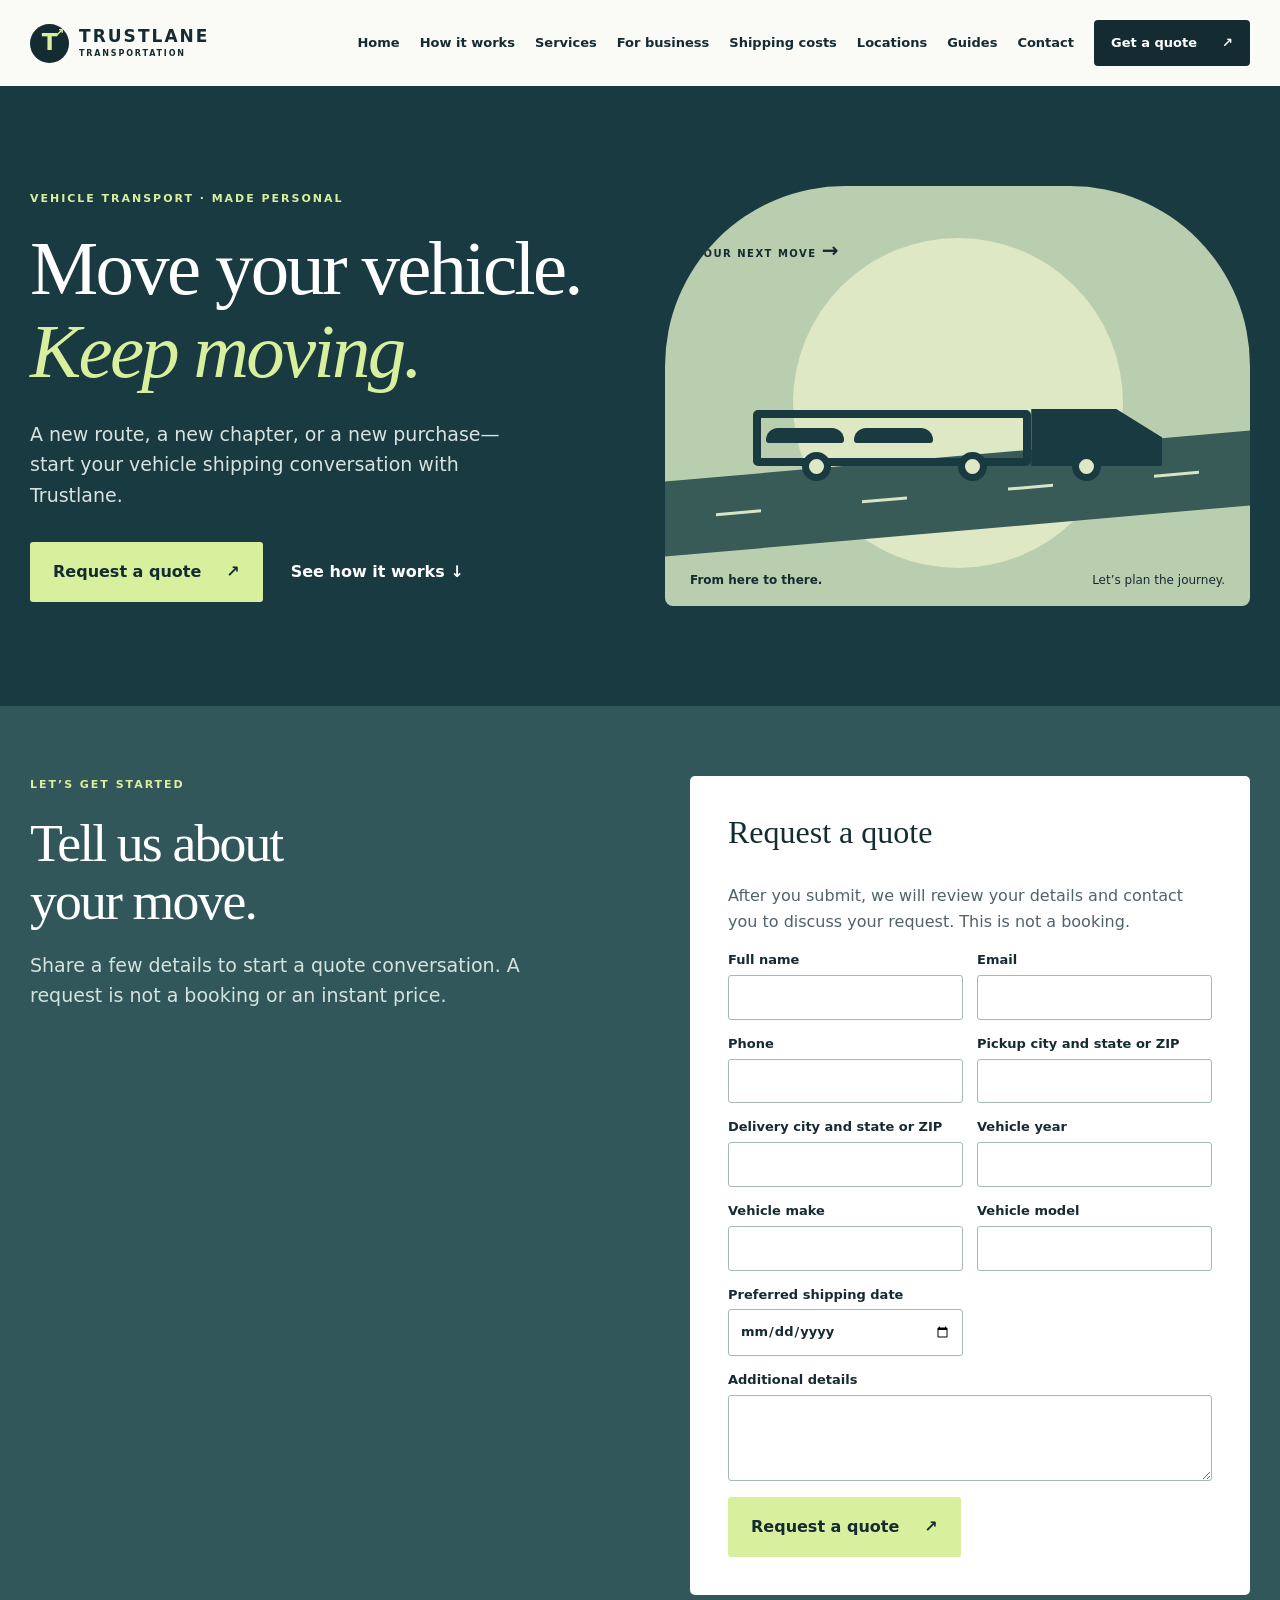
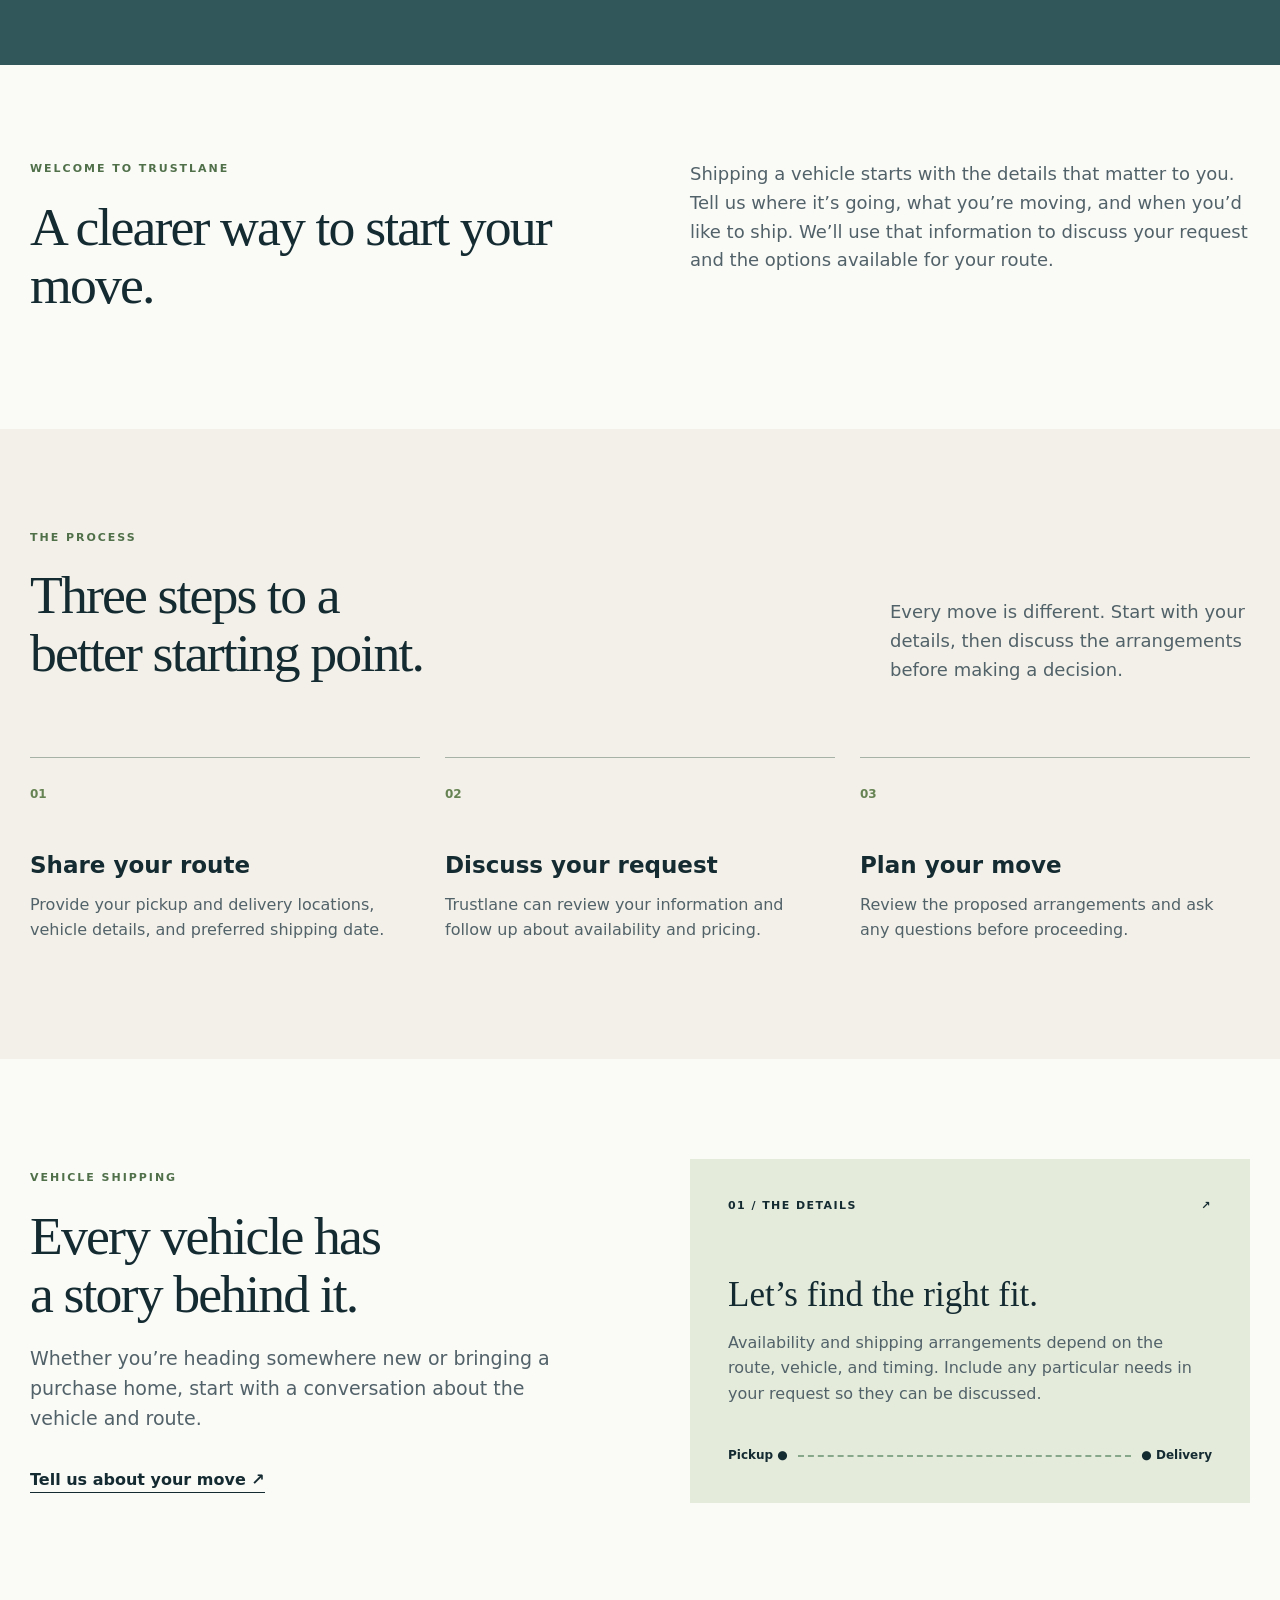
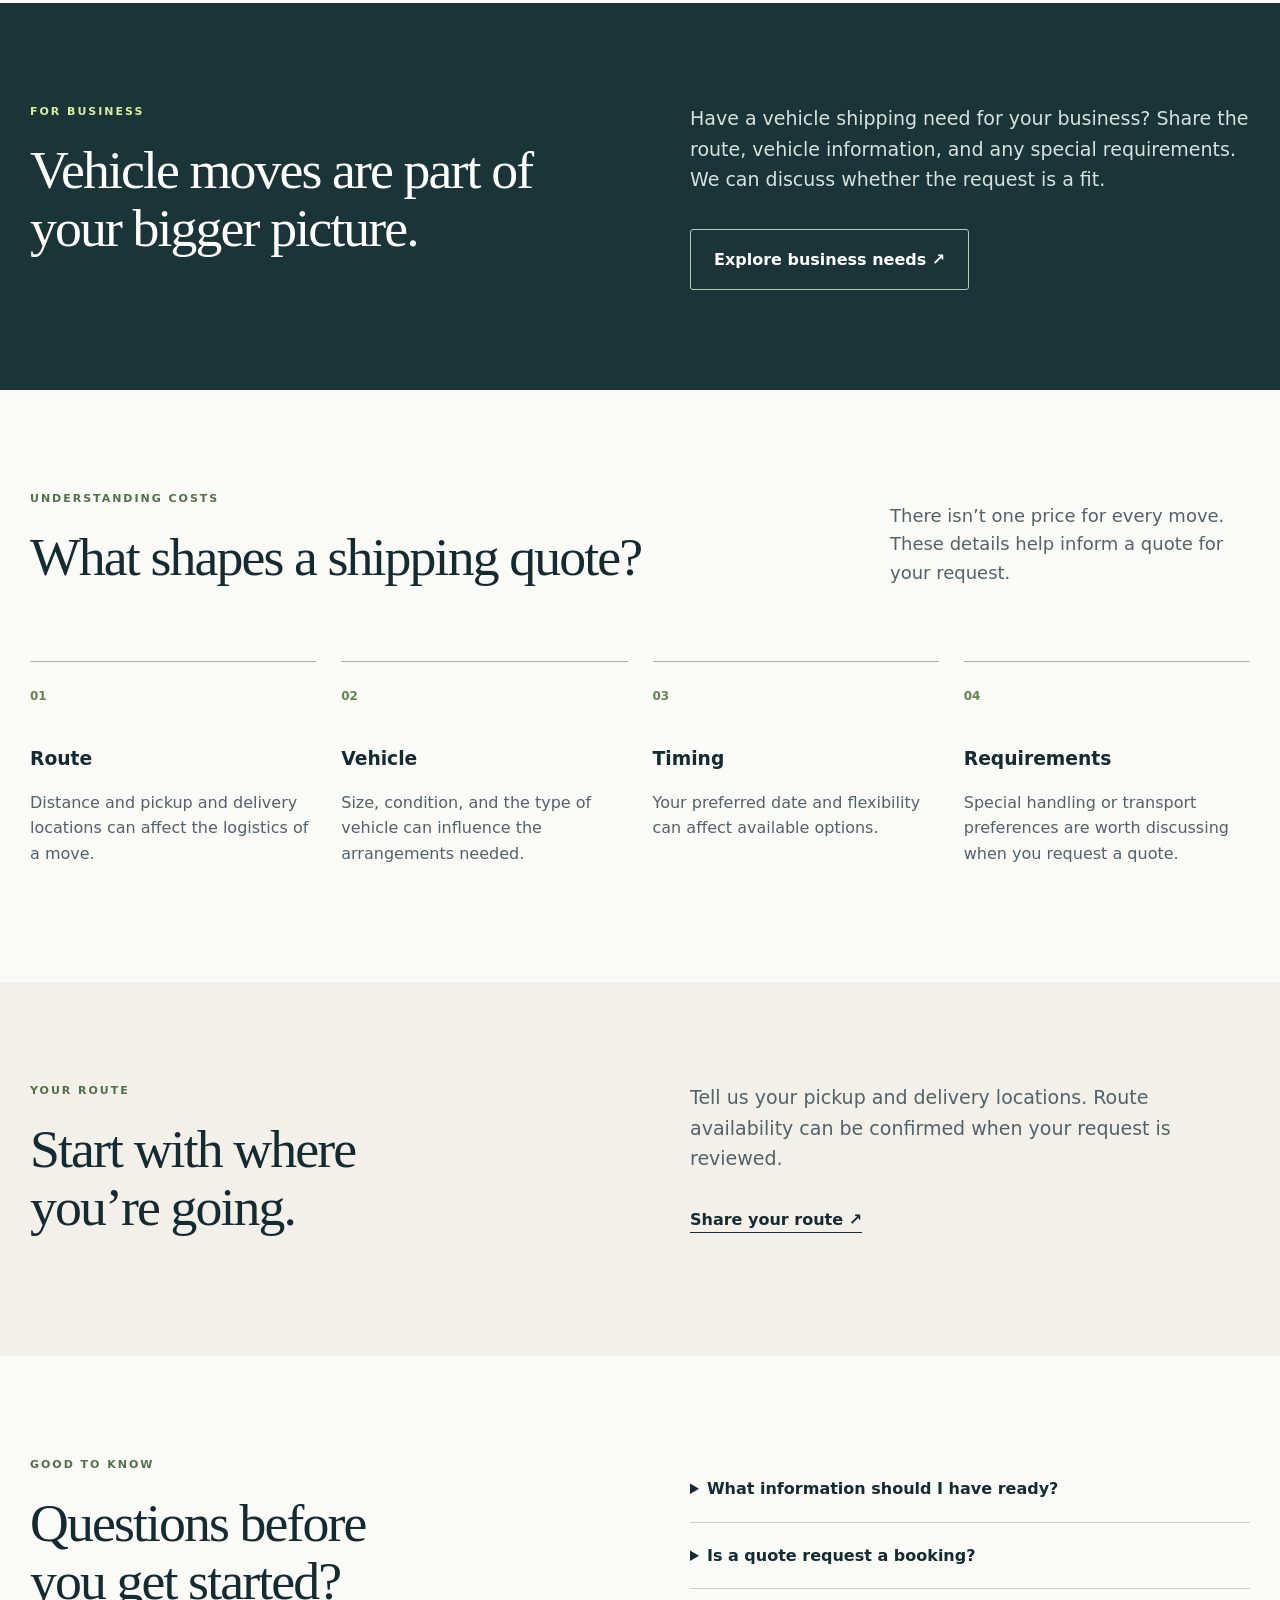
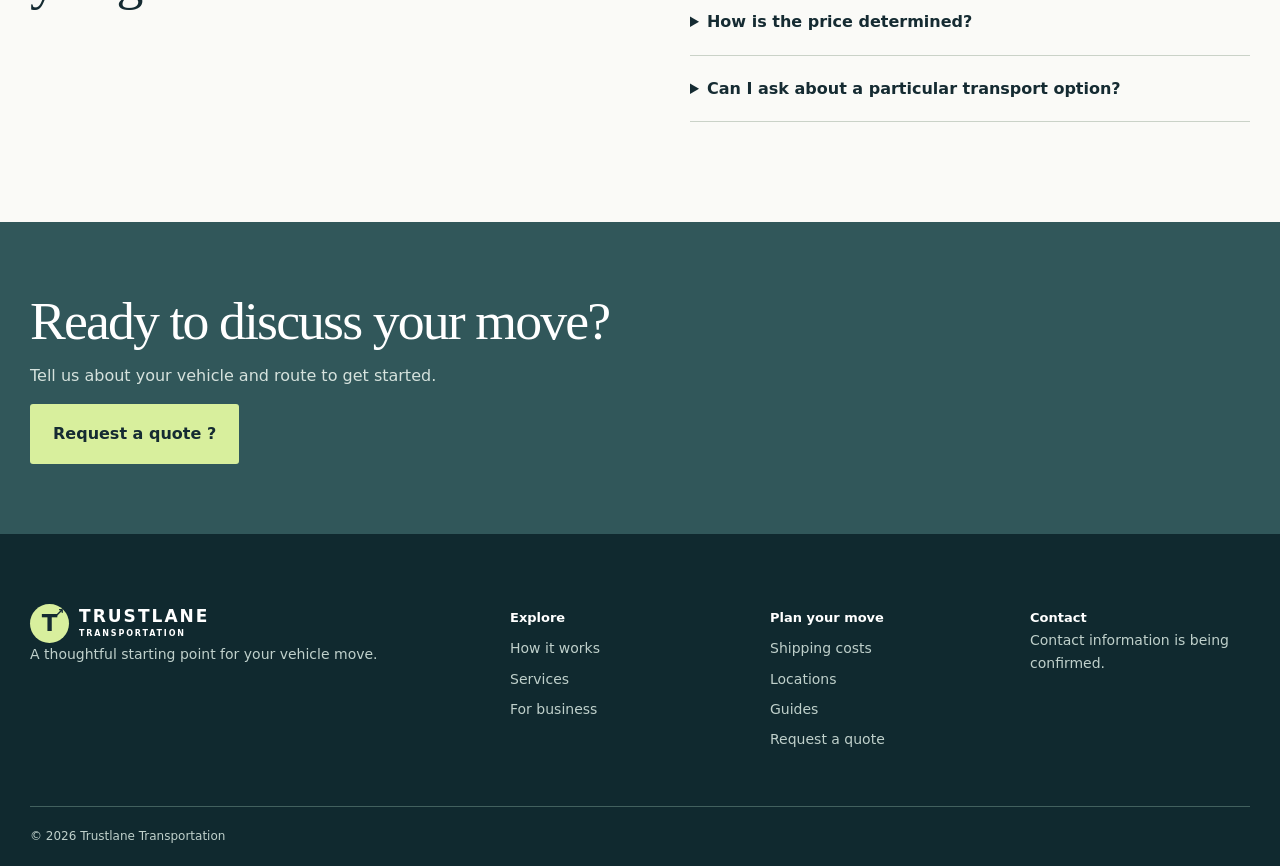
==== commit 1deae6f3: "Add vehicle shipping guides and move quote form forward" ====
--- a/index.html
+++ b/index.html
@@ -1,12 +1,13 @@
 <!doctype html>
-<html lang="en"><head><meta charset="utf-8"><meta name="viewport" content="width=device-width,initial-scale=1"><title>Trustlane Transportation | Request a vehicle shipping quote</title><meta name="description" content="Tell Trustlane Transportation about your vehicle, route and preferred date to request a shipping quote."><link rel="canonical" href="https://trustlanetransportation.com/"><link rel="stylesheet" href="style.css"></head><body>
-<a class="skip" href="#main">Skip to content</a><header><div class="nav wrap"><a class="brand" href="#home" aria-label="Trustlane Transportation home"><span class="mark">T<span>↗</span></span><span>TRUSTLANE<small>TRANSPORTATION</small></span></a><button class="menu" aria-expanded="false" aria-controls="navigation">Menu <span aria-hidden="true">☰</span></button><nav id="navigation" aria-label="Main navigation"><a href="#home">Home</a><a href="#how">How it works</a><a href="#services">Services</a><a href="#business">For business</a><a href="#costs">Shipping costs</a><a href="#locations">Locations</a><a href="#contact">Contact</a><a class="navcta" href="#quote">Get a quote <span aria-hidden="true">↗</span></a></nav></div></header>
+<html lang="en"><head><meta charset="utf-8"><meta name="viewport" content="width=device-width,initial-scale=1"><title>Trustlane Transportation | Request a vehicle shipping quote</title><meta name="description" content="Tell Trustlane Transportation about your vehicle, route and preferred date to request a shipping quote."><link rel="canonical" href="https://trustlanetransportation.com/"><link rel="stylesheet" href="style.css?v=public-pages-20261104"></head><body>
+<a class="skip" href="#main">Skip to content</a><header><div class="nav wrap"><a class="brand" href="#home" aria-label="Trustlane Transportation home"><span class="mark">T<span>↗</span></span><span>TRUSTLANE<small>TRANSPORTATION</small></span></a><button class="menu" aria-expanded="false" aria-controls="navigation">Menu <span aria-hidden="true">☰</span></button><nav id="navigation" aria-label="Main navigation"><a href="/">Home</a><a href="/how-it-works.html">How it works</a><a href="/services.html">Services</a><a href="/business.html">For business</a><a href="/shipping-costs.html">Shipping costs</a><a href="/locations.html">Locations</a><a href="/guides.html">Guides</a><a href="/#contact">Contact</a><a class="navcta" href="/#quote">Get a quote <span aria-hidden="true">↗</span></a></nav></div></header>
 <main id="main"><section class="hero" id="home"><div class="wrap hero-grid"><div><p class="eyebrow light">VEHICLE TRANSPORT · MADE PERSONAL</p><h1>Move your vehicle.<br><em>Keep moving.</em></h1><p class="hero-copy">A new route, a new chapter, or a new purchase—start your vehicle shipping conversation with Trustlane.</p><div class="actions"><a class="button primary" href="#quote">Request a quote <span>↗</span></a><a class="text-link" href="#how">See how it works ↓</a></div></div><div class="hero-art" aria-hidden="true"><div class="route-label">YOUR NEXT MOVE <b>→</b></div><div class="road"><span class="line"></span><span class="line"></span><span class="line"></span><span class="line"></span></div><div class="vehicle"><div class="cab"></div><div class="trailer"><span></span><span></span></div><i></i><i></i><i></i></div><div class="art-caption"><b>From here to there.</b><span>Let’s plan the journey.</span></div></div></div></section>
+<section class="section quote-section" id="quote"><div class="wrap quote-grid"><div><p class="eyebrow light">LET’S GET STARTED</p><h2>Tell us about<br>your move.</h2><p>Share a few details to start a quote conversation. A request is not a booking or an instant price.</p></div><div class="form-card"><h3>Request a quote</h3><p>After you submit, we will review your details and contact you to discuss your request. This is not a booking.</p><form id="quote-form"><div class="fields"><label>Full name<input name="name" required minlength="2" maxlength="120" autocomplete="name"></label><label>Email<input name="email" type="email" required maxlength="254" autocomplete="email"></label><label>Phone<input name="phone" type="tel" required minlength="7" maxlength="40" autocomplete="tel"></label><label>Pickup city and state or ZIP<input name="pickup" required minlength="2" maxlength="160"></label><label>Delivery city and state or ZIP<input name="delivery" required minlength="2" maxlength="160"></label><label>Vehicle year<input name="vehicle_year" type="number" required min="1886" max="2100"></label><label>Vehicle make<input name="vehicle_make" required maxlength="80"></label><label>Vehicle model<input name="vehicle_model" required maxlength="80"></label><label>Preferred shipping date<input name="preferred_date" type="date" required></label><label class="wide">Additional details<textarea name="details" maxlength="2000" rows="3"></textarea></label></div><label class="trap" aria-hidden="true">Website<input name="website" tabindex="-1" autocomplete="off"></label><p id="quote-result" role="status" aria-live="polite"></p><button class="button primary" type="submit">Request a quote <span aria-hidden="true">↗</span></button></form></div></div></section>
 <section class="intro wrap"><div><p class="eyebrow">WELCOME TO TRUSTLANE</p><h2>A clearer way to start your move.</h2></div><p>Shipping a vehicle starts with the details that matter to you. Tell us where it’s going, what you’re moving, and when you’d like to ship. We’ll use that information to discuss your request and the options available for your route.</p></section>
 <section class="section sand" id="how"><div class="wrap"><div class="section-head"><div><p class="eyebrow">THE PROCESS</p><h2>Three steps to a<br>better starting point.</h2></div><p>Every move is different. Start with your details, then discuss the arrangements before making a decision.</p></div><div class="steps"><article><span>01</span><h3>Share your route</h3><p>Provide your pickup and delivery locations, vehicle details, and preferred shipping date.</p></article><article><span>02</span><h3>Discuss your request</h3><p>Trustlane can review your information and follow up about availability and pricing.</p></article><article><span>03</span><h3>Plan your move</h3><p>Review the proposed arrangements and ask any questions before proceeding.</p></article></div></div></section>
 <section class="section wrap split" id="services"><div><p class="eyebrow">VEHICLE SHIPPING</p><h2>Every vehicle has<br>a story behind it.</h2><p class="large">Whether you’re heading somewhere new or bringing a purchase home, start with a conversation about the vehicle and route.</p><a class="inline-link" href="#quote">Tell us about your move ↗</a></div><div class="service-panel"><div class="service-top"><span>01 / THE DETAILS</span><span>↗</span></div><h3>Let’s find the right fit.</h3><p>Availability and shipping arrangements depend on the route, vehicle, and timing. Include any particular needs in your request so they can be discussed.</p><div class="route-graphic"><span>Pickup <b>●</b></span><span class="dots"></span><span><b>●</b> Delivery</span></div></div></section>
-<section class="section dark" id="business"><div class="wrap business"><div><p class="eyebrow light">FOR BUSINESS</p><h2>Vehicle moves are part of your bigger picture.</h2></div><div><p>Have a vehicle shipping need for your business? Share the route, vehicle information, and any special requirements. We can discuss whether the request is a fit.</p><a class="button outline" href="#quote">Start a conversation ↗</a></div></div></section>
+<section class="section dark" id="business"><div class="wrap business"><div><p class="eyebrow light">FOR BUSINESS</p><h2>Vehicle moves are part of your bigger picture.</h2></div><div><p>Have a vehicle shipping need for your business? Share the route, vehicle information, and any special requirements. We can discuss whether the request is a fit.</p><a class="button outline" href="/business.html">Explore business needs ↗</a></div></div></section>
 <section class="section wrap" id="costs"><div class="section-head"><div><p class="eyebrow">UNDERSTANDING COSTS</p><h2>What shapes a shipping quote?</h2></div><p>There isn’t one price for every move. These details help inform a quote for your request.</p></div><div class="cost-grid"><article><b>01</b><h3>Route</h3><p>Distance and pickup and delivery locations can affect the logistics of a move.</p></article><article><b>02</b><h3>Vehicle</h3><p>Size, condition, and the type of vehicle can influence the arrangements needed.</p></article><article><b>03</b><h3>Timing</h3><p>Your preferred date and flexibility can affect available options.</p></article><article><b>04</b><h3>Requirements</h3><p>Special handling or transport preferences are worth discussing when you request a quote.</p></article></div></section>
 <section class="section sand" id="locations"><div class="wrap location"><div><p class="eyebrow">YOUR ROUTE</p><h2>Start with where<br>you’re going.</h2></div><div><p class="large">Tell us your pickup and delivery locations. Route availability can be confirmed when your request is reviewed.</p><a class="inline-link" href="#quote">Share your route ↗</a></div></div></section>
 <section class="section wrap faq"><div><p class="eyebrow">GOOD TO KNOW</p><h2>Questions before<br>you get started?</h2></div><div><details><summary>What information should I have ready?</summary><p>Your pickup and delivery locations, vehicle year, make and model, and preferred shipping date are a helpful starting point.</p></details><details><summary>Is a quote request a booking?</summary><p>No. A request starts a conversation. Pricing, availability, and any booking arrangements must be confirmed separately.</p></details><details><summary>How is the price determined?</summary><p>Route, vehicle, timing, and any special requirements can all affect the proposed price.</p></details><details><summary>Can I ask about a particular transport option?</summary><p>Yes. Include your preferences with your request and ask about available options for your route.</p></details></div></section>
-<section class="section quote-section" id="quote"><div class="wrap quote-grid"><div><p class="eyebrow light">LET’S GET STARTED</p><h2>Tell us about<br>your move.</h2><p>Share a few details to start a quote conversation. A request is not a booking or an instant price.</p></div><div class="form-card"><h3>Request a quote</h3><p>After you submit, we will review your details and contact you to discuss your request. This is not a booking.</p><form id="quote-form"><div class="fields"><label>Full name<input name="name" required minlength="2" maxlength="120" autocomplete="name"></label><label>Email<input name="email" type="email" required maxlength="254" autocomplete="email"></label><label>Phone<input name="phone" type="tel" required minlength="7" maxlength="40" autocomplete="tel"></label><label>Pickup city and state or ZIP<input name="pickup" required minlength="2" maxlength="160"></label><label>Delivery city and state or ZIP<input name="delivery" required minlength="2" maxlength="160"></label><label>Vehicle year<input name="vehicle_year" type="number" required min="1886" max="2100"></label><label>Vehicle make<input name="vehicle_make" required maxlength="80"></label><label>Vehicle model<input name="vehicle_model" required maxlength="80"></label><label>Preferred shipping date<input name="preferred_date" type="date" required></label><label class="wide">Additional details<textarea name="details" maxlength="2000" rows="3"></textarea></label></div><label class="trap" aria-hidden="true">Website<input name="website" tabindex="-1" autocomplete="off"></label><p id="quote-result" role="status" aria-live="polite"></p><button class="button primary" type="submit">Request a quote <span aria-hidden="true">↗</span></button></form></div></div></section></main><footer id="contact"><div class="wrap footer-grid"><div><a class="brand" href="#home"><span class="mark">T<span>↗</span></span><span>TRUSTLANE<small>TRANSPORTATION</small></span></a><p>A thoughtful starting point for your vehicle move.</p></div><div><b>Explore</b><a href="#how">How it works</a><a href="#services">Services</a><a href="#business">For business</a></div><div><b>Plan your move</b><a href="#costs">Shipping costs</a><a href="#locations">Locations</a><a href="#quote">Request a quote</a></div><div><b>Contact</b><p>Contact information is being confirmed.</p></div></div><div class="wrap footnote">© 2026 Trustlane Transportation</div></footer><script src="script.js"></script></body></html>
+<section class="article-final"><div class="wrap"><h2>Ready to discuss your move?</h2><p>Tell us about your vehicle and route to get started.</p><a class="button primary" href="#quote">Request a quote ?</a></div></section></main><footer id="contact"><div class="wrap footer-grid"><div><a class="brand" href="#home"><span class="mark">T<span>↗</span></span><span>TRUSTLANE<small>TRANSPORTATION</small></span></a><p>A thoughtful starting point for your vehicle move.</p></div><div><b>Explore</b><a href="/how-it-works.html">How it works</a><a href="/services.html">Services</a><a href="/business.html">For business</a></div><div><b>Plan your move</b><a href="/shipping-costs.html">Shipping costs</a><a href="/locations.html">Locations</a><a href="/guides.html">Guides</a><a href="#quote">Request a quote</a></div><div><b>Contact</b><p>Contact information is being confirmed.</p></div></div><div class="wrap footnote">© 2026 Trustlane Transportation</div></footer><script src="script.js?v=public-pages-20261104"></script></body></html>
--- a/style.css
+++ b/style.css
@@ -1,3 +1,24 @@
 :root{--ink:#152b32;--muted:#526269;--sand:#f2f0e8;--lime:#d8ef9d;--accent:#badb71;--white:#fff}*{box-sizing:border-box}html{scroll-behavior:smooth}body{margin:0;color:var(--ink);font:16px/1.6 system-ui,-apple-system,Segoe UI,sans-serif;background:#fafaf7}a{color:inherit}button{font:inherit}a:focus-visible,button:focus-visible,summary:focus-visible{outline:3px solid #b1d569;outline-offset:4px}.wrap{width:min(1220px,calc(100% - 48px));margin:auto}.skip{position:absolute;top:-100px;left:1rem;background:white;z-index:20}.skip:focus{top:1rem}header{background:#fafaf7;position:relative;z-index:5}.nav{min-height:86px;display:flex;align-items:center;justify-content:space-between;gap:24px}.brand{text-decoration:none;display:flex;align-items:center;gap:10px;font-size:17px;font-weight:800;letter-spacing:.12em;line-height:1.1}.brand small{display:block;font-size:8px;letter-spacing:.23em;margin-top:4px}.mark{width:39px;height:39px;border-radius:50%;background:var(--ink);color:var(--lime);display:grid;place-items:center;font-size:23px;letter-spacing:0;position:relative}.mark span{font-size:12px;position:absolute;right:5px;top:3px}nav{display:flex;align-items:center;gap:20px}nav a{font-size:13px;font-weight:650;text-decoration:none;white-space:nowrap}nav a:hover,.inline-link:hover{text-decoration:underline}.navcta,.button{display:inline-flex;align-items:center;justify-content:center;gap:25px;text-decoration:none;font-weight:750}.navcta{background:var(--ink);color:white;padding:13px 17px;border-radius:4px}.menu{display:none}.hero{background:#183a40;color:#fff;overflow:hidden}.hero-grid{min-height:620px;display:grid;grid-template-columns:1fr 1fr;align-items:center;gap:50px;padding-top:80px;padding-bottom:80px}.eyebrow{font-size:11px;letter-spacing:.18em;font-weight:800;color:#50704a;margin:0 0 20px}.eyebrow.light{color:var(--lime)}h1,h2,h3,p{margin-top:0}h1,h2{font-family:Georgia,serif;font-weight:400;line-height:1.08;letter-spacing:-.035em}h1{font-size:clamp(49px,6vw,84px);margin-bottom:25px}h1 em{font-weight:400;color:var(--lime)}h2{font-size:clamp(36px,4.2vw,58px);margin-bottom:20px}h3{line-height:1.25}.hero-copy{max-width:510px;color:#d8e3df;font-size:19px}.actions{display:flex;align-items:center;gap:28px;margin-top:32px;flex-wrap:wrap}.button{padding:17px 23px;border-radius:3px}.primary{background:var(--lime);color:var(--ink)}.button:hover,.navcta:hover{filter:brightness(.93)}.text-link{font-weight:650;text-decoration:none}.hero-art{height:420px;background:#b9ceae;border-radius:180px 180px 8px 8px;position:relative;overflow:hidden;color:var(--ink)}.hero-art:before{content:"";position:absolute;width:330px;height:330px;background:#dfe8c4;border-radius:50%;top:52px;left:calc(50% - 165px)}.route-label{position:absolute;top:48px;left:30px;font-size:10px;letter-spacing:.15em;font-weight:800}.route-label b{font-size:20px}.road{position:absolute;bottom:75px;height:75px;background:#385b57;width:100%;transform:skewY(-5deg);display:flex;align-items:center;justify-content:space-around}.line{width:45px;height:3px;background:#d8e5c5}.vehicle{position:absolute;bottom:125px;left:15%;width:70%;height:100px}.trailer{position:absolute;left:0;bottom:15px;width:68%;height:56px;border:8px solid #183a40;border-radius:5px}.trailer span{display:inline-block;width:30%;height:15px;border-radius:12px 12px 3px 3px;background:#183a40;margin:10px 5px}.cab{position:absolute;right:0;bottom:15px;width:32%;height:57px;background:#183a40;clip-path:polygon(0 0,65% 0,100% 50%,100% 100%,0 100%)}.vehicle i{position:absolute;bottom:0;width:29px;height:29px;border:7px solid #183a40;background:#dfe8c4;border-radius:50%;left:12%}.vehicle i:nth-of-type(2){left:50%}.vehicle i:nth-of-type(3){left:78%}.art-caption{position:absolute;bottom:16px;left:25px;right:25px;display:flex;justify-content:space-between;font-size:12px}.intro{padding:95px 0;display:grid;grid-template-columns:1fr 1fr;gap:100px}.intro p:last-child,.section-head>p{font-size:18px;color:var(--muted)}.section{padding:100px 0}.sand{background:var(--sand)}.section-head{display:flex;justify-content:space-between;align-items:end;gap:50px;margin-bottom:55px}.section-head>p{max-width:360px}.steps,.cost-grid{display:grid;grid-template-columns:repeat(3,1fr);gap:25px}.steps article{border-top:1px solid #a7b2a6;padding:22px 10px 0 0}.steps span,.cost-grid b{font-size:12px;font-weight:800;color:#668353}.steps h3{font-size:23px;margin:45px 0 12px}.steps p,.cost-grid p,.service-panel p{color:var(--muted)}.split{display:grid;grid-template-columns:1fr 1fr;gap:100px;align-items:center}.large{font-size:19px;color:var(--muted);max-width:540px}.inline-link{display:inline-block;margin-top:14px;font-weight:750;text-decoration:none;border-bottom:1px solid var(--ink)}.service-panel{background:#e4ebdb;padding:38px;min-height:320px}.service-top{display:flex;justify-content:space-between;font-size:11px;letter-spacing:.13em;font-weight:800}.service-panel h3{font:35px Georgia,serif;margin:60px 0 15px}.route-graphic{display:flex;align-items:center;gap:10px;margin-top:40px;font-size:12px;font-weight:700}.dots{border-top:2px dashed #87a78a;flex:1}.dark{background:#1a3438;color:white}.business,.location,.faq,.quote-grid{display:grid;grid-template-columns:1fr 1fr;gap:100px}.business p:not(.eyebrow),.quote-grid>div>p:not(.eyebrow){font-size:19px;color:#d5e2dd}.outline{border:1px solid #b6c9bd;color:white;margin-top:15px}.cost-grid{grid-template-columns:repeat(4,1fr)}.cost-grid article{border-top:1px solid #a7b2a6;padding-top:20px}.cost-grid h3{margin-top:40px}.faq details{border-bottom:1px solid #cad2c8;padding:20px 0}.faq summary{cursor:pointer;font-weight:700}.faq details p{color:var(--muted);margin:15px 0 0}.quote-section{background:#31575a;color:white}.form-card{background:#fff;color:var(--ink);padding:38px;border-radius:5px}.form-card h3{font:32px Georgia,serif}.form-card p{color:var(--muted)}footer{background:#10292f;color:white;padding:70px 0 20px}footer .mark{background:var(--lime);color:var(--ink)}.footer-grid{display:grid;grid-template-columns:2fr repeat(3,1fr);gap:40px}footer p,footer a:not(.brand){color:#bfd0cb;font-size:14px}footer a:not(.brand){display:block;text-decoration:none;margin-top:8px}footer b{font-size:13px}.footnote{border-top:1px solid #42605e;margin-top:55px;padding-top:20px;color:#bfd0cb;font-size:12px}@media(max-width:1000px){.menu{display:block;border:1px solid #b6c4ba;background:transparent;padding:9px 12px;border-radius:3px}nav{display:none;position:absolute;top:86px;left:0;right:0;background:#fafaf7;padding:20px 24px;box-shadow:0 12px 18px #0002;align-items:stretch}nav.open{display:flex;flex-direction:column;gap:0}nav a{padding:12px}.hero-grid{gap:30px}.intro,.split,.business,.location,.faq,.quote-grid{gap:40px}}@media(max-width:700px){.wrap{width:min(100% - 36px,1220px)}.hero-grid,.intro,.split,.business,.location,.faq,.quote-grid{grid-template-columns:1fr}.hero-grid{padding:65px 0 35px}.hero-art{height:280px}.hero-art:before{width:220px;height:220px;left:calc(50% - 110px)}.intro,.section{padding:65px 0}.intro{gap:10px}.section-head{display:block}.steps,.cost-grid{grid-template-columns:1fr 1fr}.steps h3,.cost-grid h3{margin-top:22px}.footer-grid{grid-template-columns:1fr 1fr}.footer-grid>div:first-child{grid-column:1/-1}.art-caption span{display:none}}@media(max-width:420px){.steps,.cost-grid{grid-template-columns:1fr}.nav .brand{font-size:14px}}@media(prefers-reduced-motion:reduce){html{scroll-behavior:auto}*{transition:none!important}}
 .fields{display:grid;grid-template-columns:1fr 1fr;gap:14px}.fields label{font-size:13px;font-weight:700}.fields input,.fields textarea{display:block;width:100%;padding:11px;border:1px solid #a8b9ad;border-radius:3px;font:inherit;color:var(--ink);background:white;margin-top:4px}.fields .wide{grid-column:1/-1}.trap{position:absolute;left:-10000px}.form-card button{border:0;cursor:pointer}.form-card button:disabled{opacity:.6;cursor:wait}#quote-result{font-weight:700}@media(max-width:500px){.fields{grid-template-columns:1fr}.fields .wide{grid-column:auto}}
+.quote-grid .form-card > p:not(.eyebrow){color:var(--muted);font-size:16px}
+.followup-panel{border-top:1px solid #dbe3da;margin-top:24px;padding-top:20px}.task-row{display:flex;justify-content:space-between;gap:12px;align-items:center;border-bottom:1px solid #e4eae2;padding:12px 0}.task-row small{display:block;color:var(--muted)}.task-row button{border:1px solid #b6c8bb;border-radius:5px;background:white;padding:8px 12px;color:var(--ink)}
+.portal-actions{display:flex;gap:10px;flex-wrap:wrap}.lead-detail-heading{display:flex;justify-content:space-between;align-items:start;gap:12px}.lead-detail-heading .eyebrow{margin-bottom:8px}.lead-detail-heading h2{font-size:32px;margin-bottom:14px}.contact-actions{display:flex;gap:10px;flex-wrap:wrap;margin-bottom:20px}.contact-actions a{border:1px solid #cbd9c7;border-radius:5px;padding:8px 12px;text-decoration:none;font-size:13px;font-weight:700;overflow-wrap:anywhere}.contact-actions a:hover{background:#edf4e8}.lead-facts{display:grid;grid-template-columns:1fr 1fr;gap:12px;background:#f5f8f2;padding:16px;border-radius:6px}.lead-facts p{margin:0;overflow-wrap:anywhere}.lead-facts b{font-size:12px;color:#526269}.lead-submitted{color:var(--muted);font-size:13px;margin-top:14px}@media(max-width:420px){.portal-head{align-items:flex-start;flex-direction:column}.lead-facts{grid-template-columns:1fr}}
 .portal{padding:65px 0}.portal h1{font-size:52px}.portal label{display:block;font-size:13px;font-weight:700;margin:12px 0}.portal input,.portal select,.portal textarea{display:block;width:100%;font:inherit;padding:10px;border:1px solid #9eafa5;border-radius:3px;background:white;margin-top:5px}.portal button{font:inherit;cursor:pointer}.portal #login{max-width:420px}.portal-head{display:flex;justify-content:space-between;gap:20px;align-items:start}.portal-layout{display:grid;grid-template-columns:minmax(250px,1fr) minmax(300px,1.5fr);gap:35px}.portal #detail,.lead-button{background:white;border:1px solid #dae2d9;padding:22px}.lead-button{display:block;width:100%;text-align:left;margin:10px 0}.lead-button span{display:block;color:#526269;font-size:13px}.note{border-top:1px solid #ddd;padding:12px 0}.portal .button{border:0}@media(max-width:700px){.portal-layout{grid-template-columns:1fr}}
+.portal-body{background:#f1f4ef}.portal-body header{border-bottom:1px solid #dbe3da}.portal-header-label{font-size:11px;letter-spacing:.16em;font-weight:800;color:#526b5d}.portal{padding-top:48px;padding-bottom:80px}.portal-head{align-items:center;margin-bottom:26px}.portal-head h1{margin-bottom:8px}.portal-head #who{color:var(--muted);margin-bottom:0;text-transform:capitalize}.portal-signout,.agent-row button{border:1px solid #b6c8bb;background:white;border-radius:5px;padding:10px 16px;color:var(--ink)}.portal-signout:hover,.agent-row button:hover{background:#edf4e8}.portal-auth{background:white;border:1px solid #dbe3da;border-radius:10px;padding:32px;box-shadow:0 14px 35px #183a400a}.portal-auth h1{margin-bottom:12px}.portal-auth .button{margin-top:10px}.portal-stats{display:grid;grid-template-columns:repeat(4,1fr);gap:14px;margin-bottom:26px}.portal-stats>div{background:white;border:1px solid #dbe3da;border-radius:8px;padding:18px 22px}.portal-stats span{display:block;color:var(--muted);font-size:13px;font-weight:700}.portal-stats strong{display:block;font:34px/1.2 Georgia,serif;margin-top:8px}.portal-layout{gap:18px;grid-template-columns:minmax(280px,1fr) minmax(300px,1.25fr);align-items:start}.inbox-panel,.portal #detail,.team-panel{background:white;border:1px solid #dbe3da;border-radius:8px;padding:24px}.panel-heading{display:flex;align-items:center;justify-content:space-between}.panel-heading .eyebrow{margin-bottom:8px}.panel-heading h2{font-size:30px;margin:0}.count-badge{background:#edf4e8;border-radius:20px;padding:5px 10px;font-size:12px;color:#3d6150;font-weight:700}.inbox-filters{display:grid;grid-template-columns:1fr 155px;gap:12px;margin:14px 0}.portal input:focus-visible,.portal select:focus-visible,.portal textarea:focus-visible{outline:3px solid #8aae66;outline-offset:2px}.lead-button{border-radius:6px;padding:16px;margin:10px 0;background:#fafcf9}.lead-button:hover{border-color:#769b76;background:#f2f8ed}.lead-button b{font-size:16px}.lead-button span{margin-top:3px}.empty-list{color:var(--muted);background:#f7f9f5;border:1px dashed #c6d4c5;border-radius:6px;padding:24px;margin:0}.portal #detail{min-height:330px}.empty-detail{display:grid;place-items:center;text-align:center;min-height:280px;color:var(--muted)}.empty-detail>span{display:grid;place-items:center;background:#e9f2df;border-radius:50%;width:48px;height:48px;font-size:24px;color:#41654b}.empty-detail h2{font-size:28px;color:var(--ink);margin:10px 0 0}.empty-detail p{max-width:280px;margin:0}.team-panel{margin-top:18px}.team-panel summary{cursor:pointer;display:flex;justify-content:space-between;align-items:center;list-style:none}.team-panel summary::-webkit-details-marker{display:none}.team-panel summary strong,.team-panel summary small{display:block}.team-panel summary strong{font-size:19px}.team-panel summary small,.team-content>p,.agent-row small,.team-empty{color:var(--muted)}.team-content{border-top:1px solid #e4eae2;margin-top:18px;padding-top:18px}.team-content form{display:grid;grid-template-columns:1fr 1fr auto;align-items:end;gap:12px}.team-content form label{margin:0}.team-content form button{padding:11px 18px}.agent-row{display:flex;align-items:center;justify-content:space-between;gap:12px;border-top:1px solid #e4eae2;margin-top:16px;padding-top:16px}.agent-row small{display:block}.team-empty{margin:18px 0 0}.portal #message:not(:empty){background:#eaf2e4;border-radius:6px;padding:12px;margin-bottom:18px}@media(max-width:700px){.portal-stats{grid-template-columns:1fr 1fr}.portal-layout{grid-template-columns:1fr}.inbox-filters{grid-template-columns:1fr}.team-content form{grid-template-columns:1fr}.portal{padding-top:32px}.portal-head h1{font-size:42px}}
+.task-overview{padding:1.5rem;margin:0 0 1.5rem}.task-overview>p{color:#536764}.overview-task{display:flex;flex-direction:column;gap:.25rem;width:100%;text-align:left;padding:.8rem 1rem;margin:.5rem 0;border:1px solid #d9e2d9;border-radius:.5rem;background:#fff;color:#152c30;cursor:pointer}.overview-task:hover{border-color:#648e68}.overview-task span{font-size:.9rem;color:#536764}.overview-task:focus-visible{outline:3px solid #648e68;outline-offset:2px}
+.working-details{border-top:1px solid #d9e2d9;margin-top:1.5rem;padding-top:1.2rem}.working-details summary{cursor:pointer;font-size:1.15rem}.working-details p{font-size:.9rem;color:#536764;margin-top:1rem}.working-grid{display:grid;grid-template-columns:repeat(2,minmax(0,1fr));gap:0 1rem}.working-details label{min-width:0}.working-details input,.working-details select,.working-details textarea{max-width:100%}@media(max-width:600px){.working-grid{grid-template-columns:1fr}}
+.pipeline-nav{display:flex;flex-wrap:wrap;gap:.5rem;margin:1rem 0 1.5rem}.pipeline-nav button{border:1px solid #bccdc0;border-radius:8px;padding:.7rem 1rem;background:white;color:#152b32;font-weight:700;cursor:pointer}.pipeline-nav button[aria-pressed=true]{background:#183a40;border-color:#183a40;color:white}.pipeline-nav button span{display:inline-block;margin-left:.35rem;padding:.05rem .4rem;border-radius:1rem;background:#e7f1dc;color:#213c33;font-size:.8rem}.detail-nav{display:flex;flex-wrap:wrap;gap:.5rem;margin:1rem 0}.detail-nav a{padding:.4rem .65rem;border:1px solid #c8d7ca;border-radius:5px;text-decoration:none;font-size:.85rem;font-weight:700}.detail-nav a:hover{text-decoration:underline}@media(max-width:600px){.pipeline-nav button{flex:1 1 40%;min-height:44px}}
+.vehicle-card{margin:.75rem 0;padding:.8rem;border:1px solid #d9e2d9;border-radius:6px}.vehicle-card summary{cursor:pointer;font-weight:700}.vehicle-card form{padding-top:.75rem}
+.portal #detail.is-open{position:fixed;z-index:50;inset:16px;display:flex;flex-direction:column;min-height:0;overflow:hidden;padding:20px 24px;box-shadow:0 16px 80px #152b3255}.detail-panel.is-open .lead-detail-heading{flex:none;display:flex;align-items:center;gap:12px}.detail-panel.is-open .lead-detail-heading>div{flex:1;min-width:0}.detail-panel.is-open .lead-detail-heading h2{font-size:clamp(24px,2.5vw,36px);margin:0;overflow-wrap:anywhere}.detail-panel.is-open .lead-detail-heading .eyebrow{margin:0 0 4px}.detail-panel.is-open #detail-close{border:1px solid #9fb3a5;border-radius:5px;background:#fff;padding:8px 14px}.detail-panel.is-open .contact-actions{flex:none;margin:10px 0}.detail-panel.is-open .detail-nav{flex:none;margin:8px 0 12px;gap:5px}.detail-nav button{border:1px solid #c8d7ca;border-radius:5px;background:#fff;padding:8px 12px;color:#183a40;font-size:13px;font-weight:700}.detail-nav button[aria-pressed=true]{background:#183a40;color:#fff;border-color:#183a40}.detail-body{flex:1;min-height:0;overflow:auto;overscroll-behavior:contain;padding:4px 10px 20px 0}.detail-body [hidden]{display:none!important}.detail-body>.followup-panel,.detail-body .working-details{border:0;margin:0;padding:0}.detail-body h3{margin-bottom:.75rem}.detail-body input[type=checkbox]{display:inline-block;width:auto;margin-right:.5rem}.detail-body form{max-width:980px}@media(max-width:700px){.portal #detail.is-open{inset:0;border-radius:0;padding:14px 16px}.detail-panel.is-open .detail-nav{flex-wrap:nowrap;overflow-x:auto;padding-bottom:6px}.detail-nav button{flex:0 0 auto;min-height:44px}.detail-panel.is-open .contact-actions{margin:6px 0}.detail-panel.is-open .lead-detail-heading h2{font-size:24px}.detail-body{padding-right:2px}}
+@media(min-width:1000px){.detail-body .working-grid{grid-template-columns:repeat(4,minmax(0,1fr))}.detail-body label{margin:7px 0}.detail-body input,.detail-body select,.detail-body textarea{padding:8px}.detail-body textarea{min-height:54px}}
+.booking-wrap{width:min(850px,calc(100% - 36px));margin:40px auto 80px;background:white;border:1px solid #dbe3da;border-radius:10px;padding:clamp(20px,4vw,42px)}.booking-wrap h1{font-size:clamp(36px,5vw,58px)}.booking-wrap h2{font-size:28px;margin:28px 0 12px}.booking-wrap label{display:block;font-size:14px;font-weight:700;margin:14px 0}.booking-wrap input:not([type=checkbox]),.booking-wrap textarea{display:block;width:100%;font:inherit;padding:10px;border:1px solid #9eafa5;border-radius:4px;margin-top:5px}.booking-wrap textarea{min-height:76px;resize:vertical}.booking-summary{background:#f2f6ef;border-radius:6px;padding:18px}.booking-summary dl{display:grid;grid-template-columns:minmax(110px,1fr) 2fr;gap:8px 18px;margin:0}.booking-summary dt{font-weight:700}.booking-summary dd{margin:0;overflow-wrap:anywhere}.agreement-text{max-height:350px;overflow:auto;white-space:pre-wrap;border:1px solid #cddacf;border-radius:5px;padding:18px;line-height:1.6}.booking-consent{display:flex!important;gap:10px;align-items:start}.booking-consent input{width:auto;margin:4px 0}.booking-wrap button{border:0}.booking-wrap [hidden]{display:none!important}@media(max-width:600px){.booking-summary dl{grid-template-columns:1fr}.booking-summary dd{margin-bottom:8px}}
+.contract-alert{background:#fff1d6;color:#744600;border-radius:5px;padding:6px 9px;font-size:12px;font-weight:700;white-space:normal}
+.terms-editor{margin-top:24px;padding-top:18px;border-top:1px solid #dbe3da}.terms-editor summary{cursor:pointer}.terms-editor form{display:block}.terms-editor textarea{min-height:180px;resize:vertical}
+
+.contact-actions button{border:1px solid #cbd9c7;border-radius:5px;padding:8px 12px;background:#fff;color:#183a40;font-size:13px;font-weight:700}.contact-actions button:hover{background:#edf4e8}#template-dialog{width:min(620px,calc(100% - 32px));max-height:calc(100dvh - 32px);overflow:auto;border:1px solid #cbd9c7;border-radius:10px;padding:24px;color:#183a40;box-shadow:0 16px 80px #152b3255}#template-dialog::backdrop{background:#102328aa}.template-heading,.template-actions{display:flex;justify-content:space-between;align-items:center;gap:10px}.template-heading h3{margin:0}.template-actions{justify-content:flex-start;flex-wrap:wrap}#template-dialog textarea{width:100%;min-height:180px}#template-dialog label{display:block;margin:14px 0}#template-dialog button{min-height:44px;padding:8px 14px}#template-notice{min-height:1.5em}
+
+.remember-login{display:flex!important;align-items:center;gap:10px}.remember-login input{width:auto!important;margin:0}#template-dialog input,#template-dialog select{width:100%}
+
+.detail-message:not(:empty){flex:none;padding:8px 12px;margin-top:8px;border-radius:5px;background:#edf4e8;color:#183a40;font-weight:600;overflow-wrap:anywhere}.detail-message:empty{display:none}
+
+.article-hero{background:#183a40;color:white;padding:76px 0}.article-hero h1{max-width:850px;font-size:clamp(42px,5vw,70px)}.article-hero p:not(.eyebrow){max-width:700px;color:#d8e3df;font-size:19px}.article-layout{display:grid;grid-template-columns:minmax(0,2fr) minmax(220px,1fr);gap:60px;padding-top:70px;padding-bottom:80px;align-items:start}.article-image{display:block;width:100%;height:auto;aspect-ratio:3/2;object-fit:cover;border-radius:5px;background:#dce8d9}.article-copy{max-width:760px}.article-copy article{border-bottom:1px solid #dce5db;padding:34px 0 22px}.article-copy h2{font-size:clamp(27px,3vw,38px)}.article-copy p{font-size:17px;color:#40565a}.article-aside{background:#edf3e8;padding:28px;position:sticky;top:24px}.article-aside h2{font-size:31px}.article-aside h3{margin-top:32px}.article-aside>a:not(.button){display:block;margin-top:12px}.article-final{background:#31575a;color:white;padding:70px 0}.article-final h2{margin-bottom:12px}.article-final p{color:#d5e2dd}.quote-section{padding:70px 0}@media(max-width:700px){.article-hero{padding:55px 0}.article-layout{grid-template-columns:1fr;gap:32px;padding-top:38px;padding-bottom:55px}.article-aside{position:static}.article-final{padding:50px 0}}
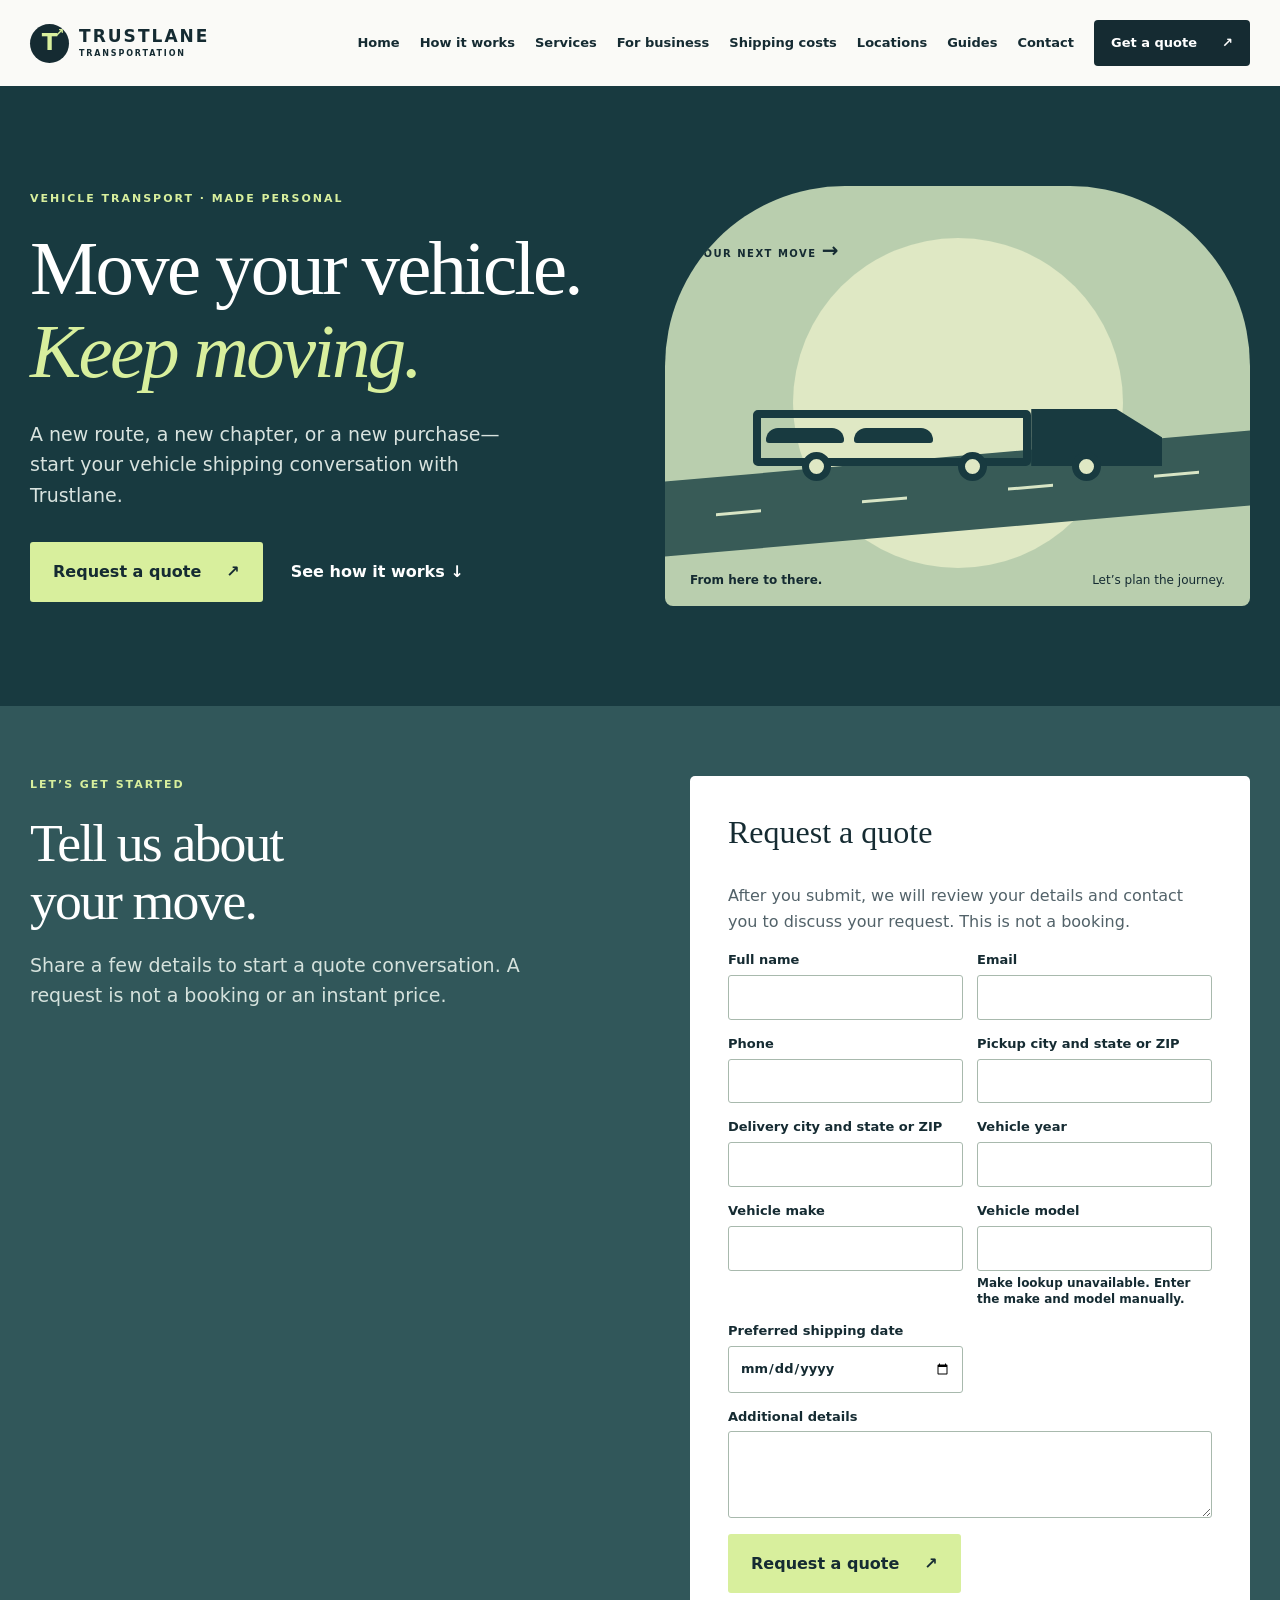
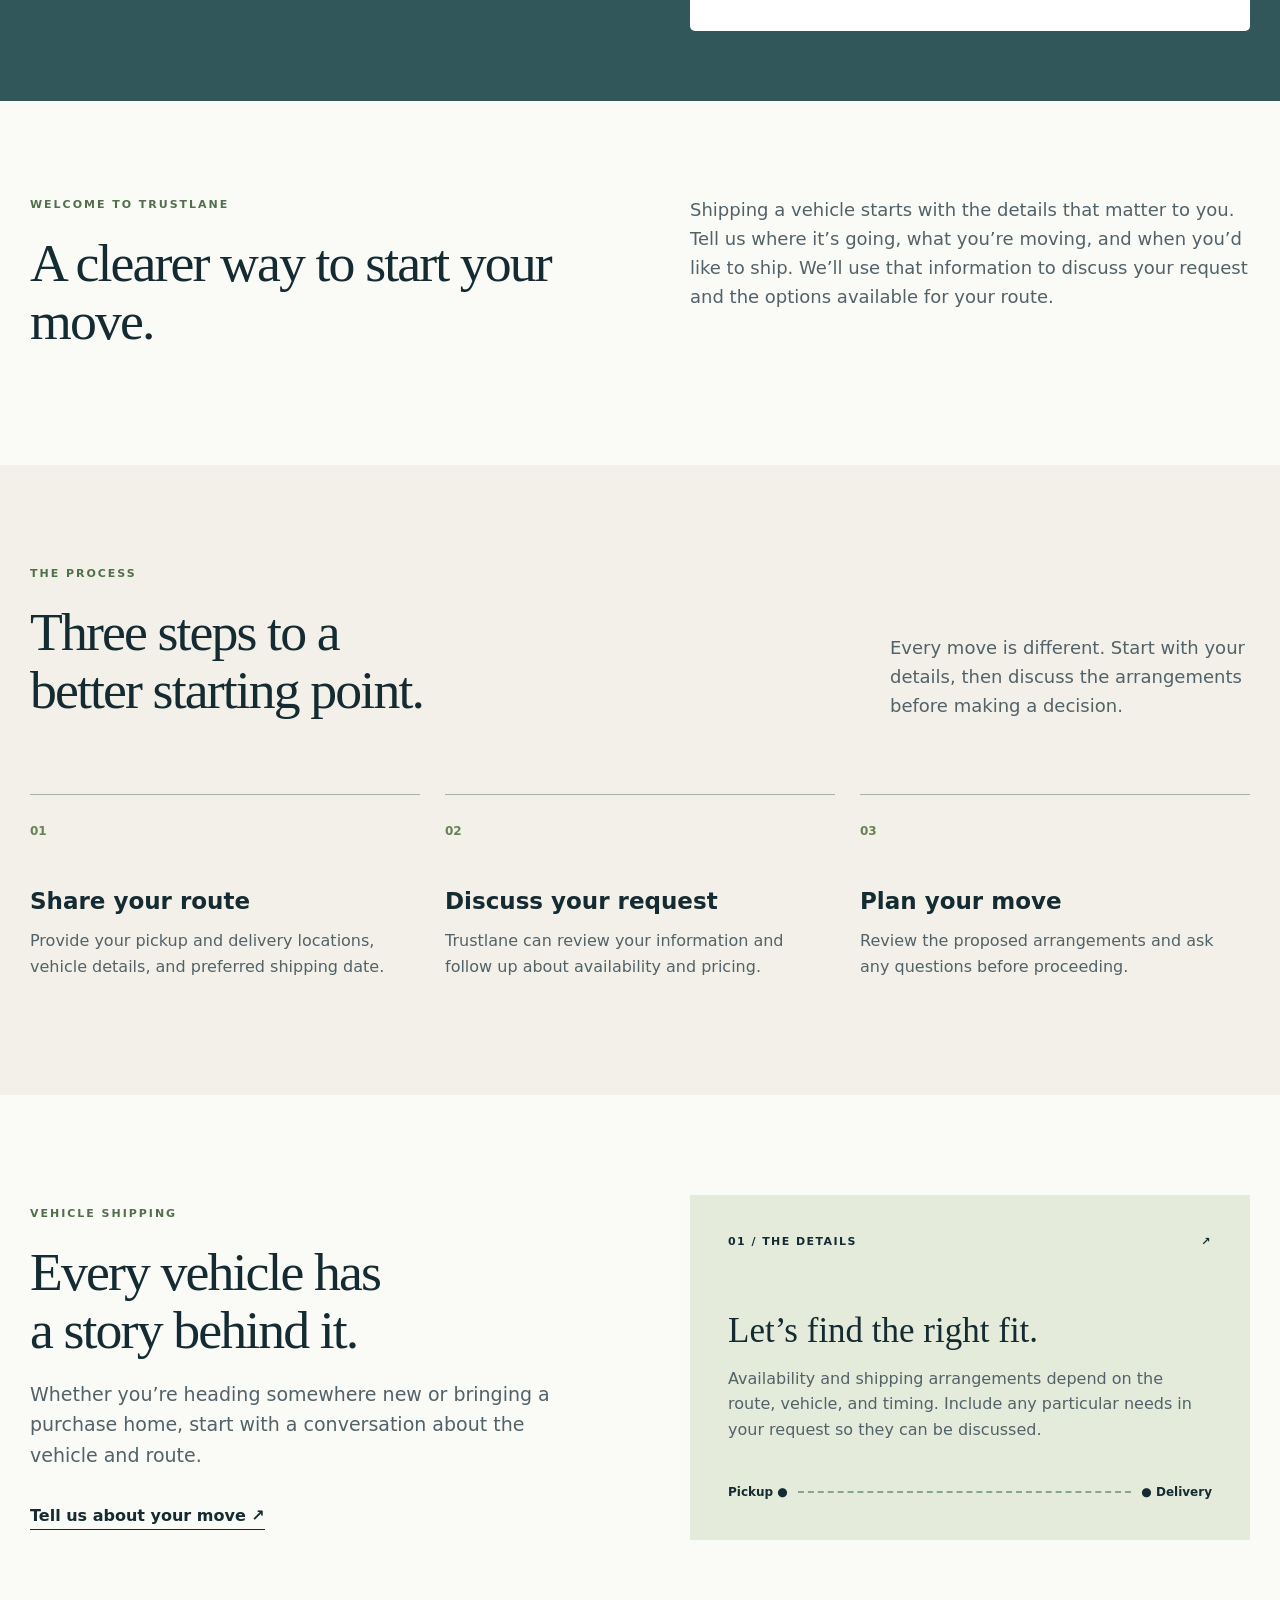
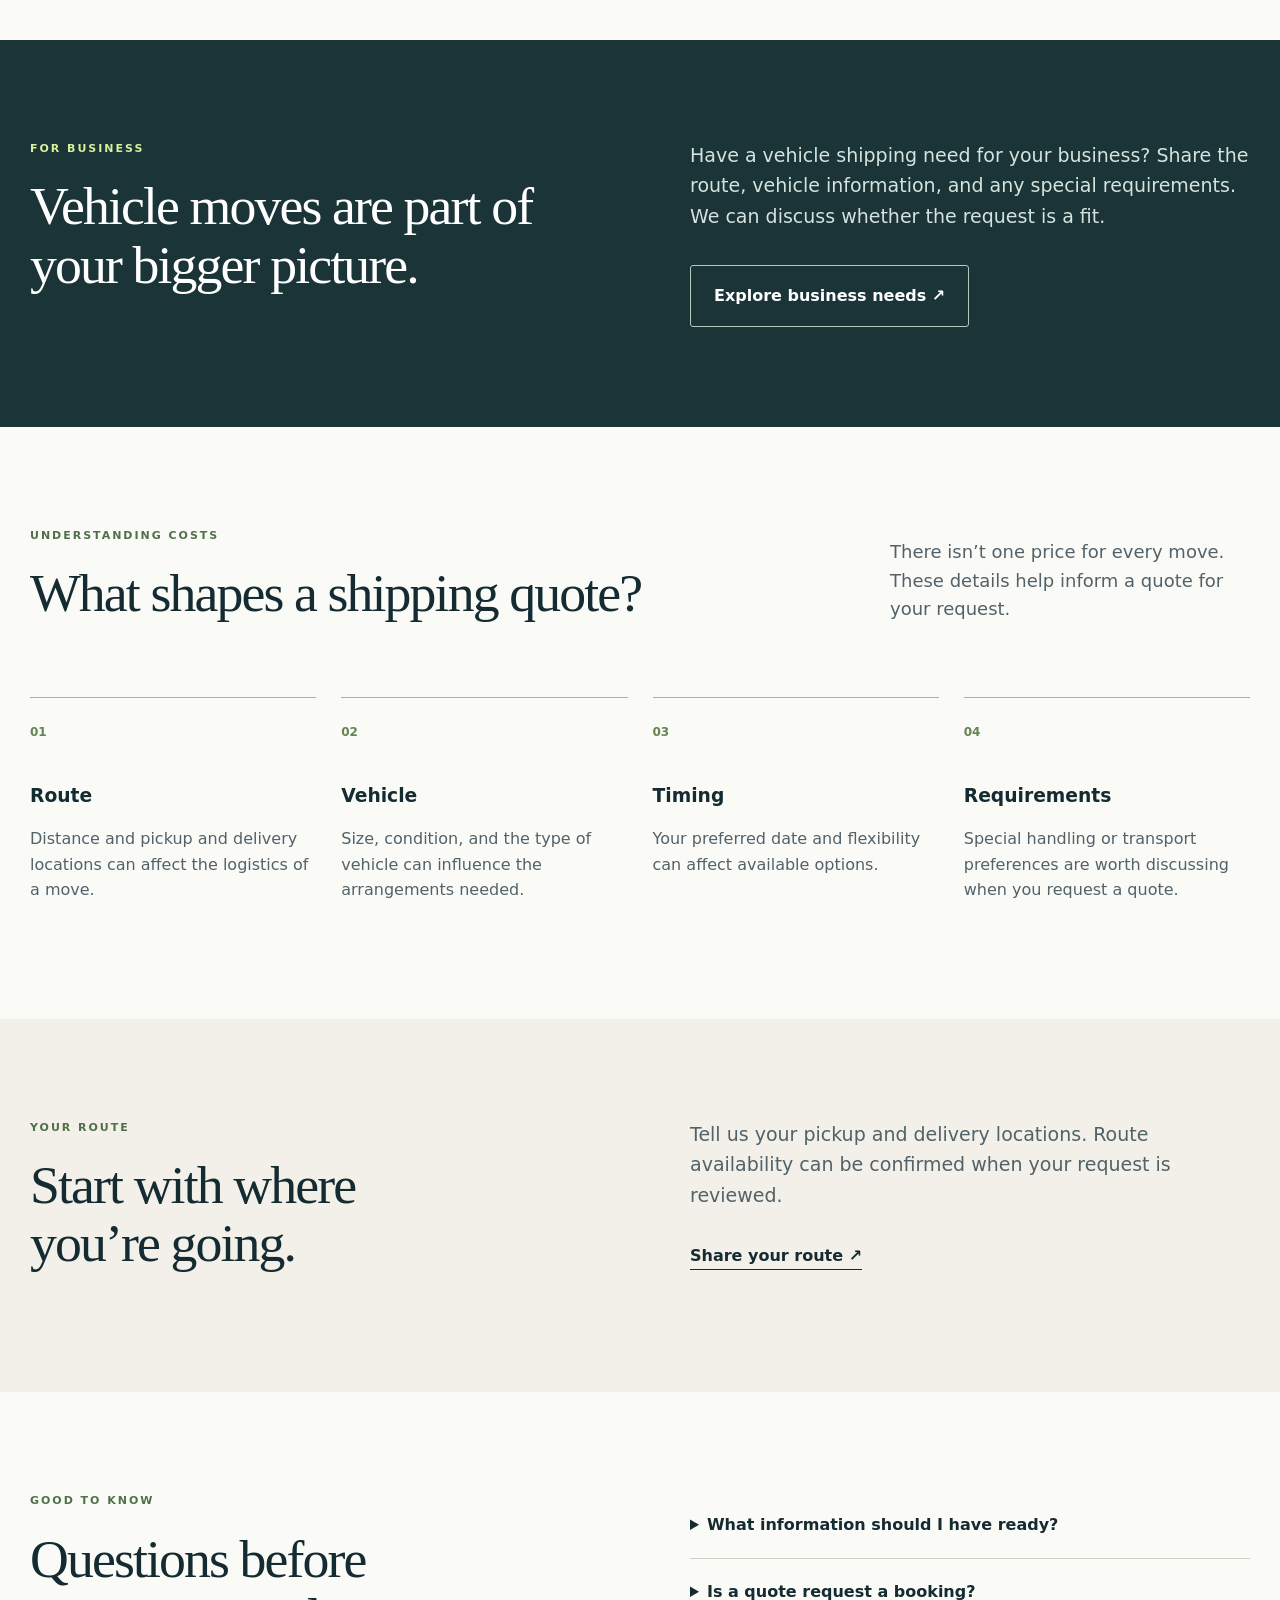
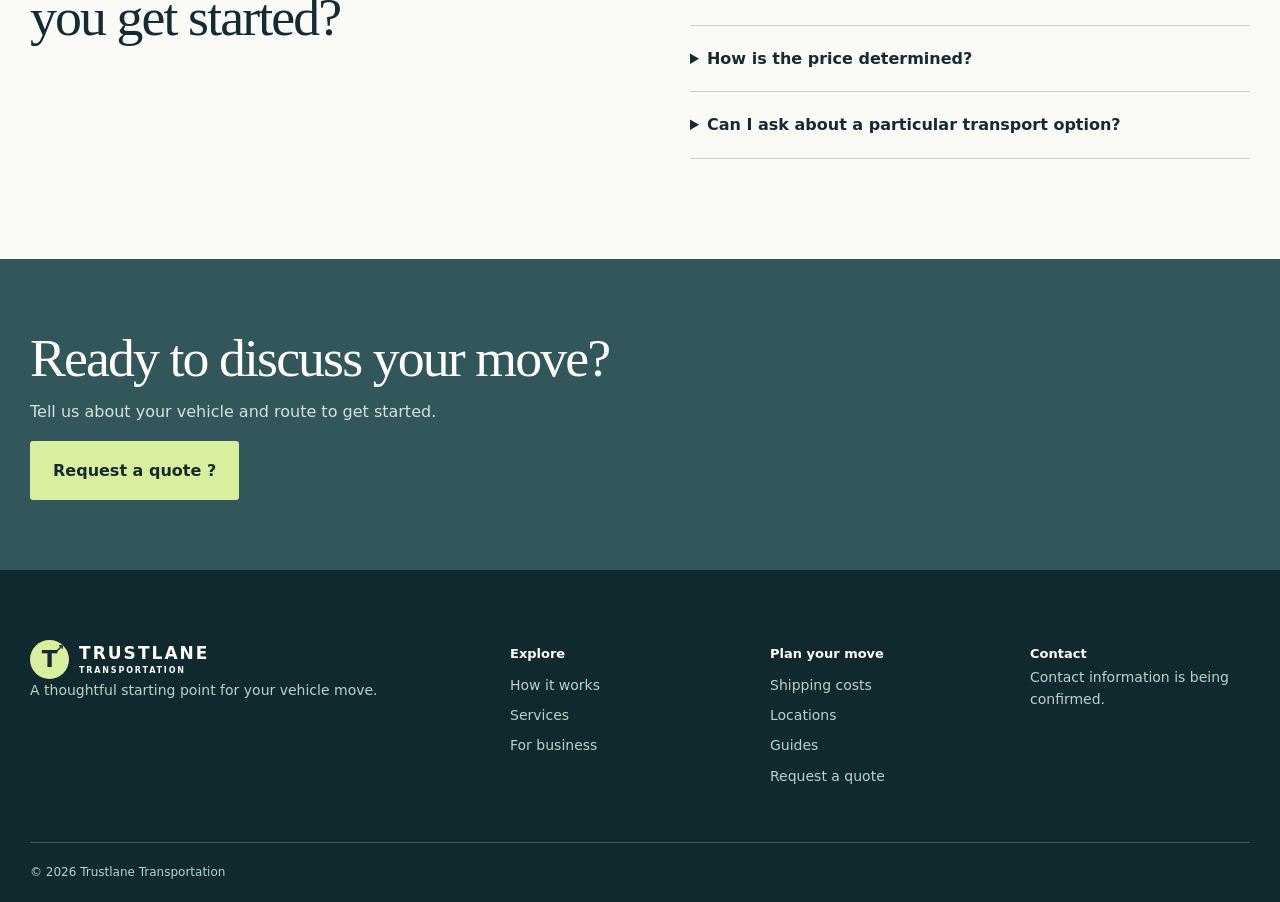
==== commit 6f9a1616: "Add lead lookup and configurable communication workflows" ====
--- a/index.html
+++ b/index.html
@@ -1,6 +1,6 @@
 <!doctype html>
-<html lang="en"><head><meta charset="utf-8"><meta name="viewport" content="width=device-width,initial-scale=1"><title>Trustlane Transportation | Request a vehicle shipping quote</title><meta name="description" content="Tell Trustlane Transportation about your vehicle, route and preferred date to request a shipping quote."><link rel="canonical" href="https://trustlanetransportation.com/"><link rel="stylesheet" href="style.css?v=public-pages-20261104"></head><body>
-<a class="skip" href="#main">Skip to content</a><header><div class="nav wrap"><a class="brand" href="#home" aria-label="Trustlane Transportation home"><span class="mark">T<span>↗</span></span><span>TRUSTLANE<small>TRANSPORTATION</small></span></a><button class="menu" aria-expanded="false" aria-controls="navigation">Menu <span aria-hidden="true">☰</span></button><nav id="navigation" aria-label="Main navigation"><a href="/">Home</a><a href="/how-it-works.html">How it works</a><a href="/services.html">Services</a><a href="/business.html">For business</a><a href="/shipping-costs.html">Shipping costs</a><a href="/locations.html">Locations</a><a href="/guides.html">Guides</a><a href="/#contact">Contact</a><a class="navcta" href="/#quote">Get a quote <span aria-hidden="true">↗</span></a></nav></div></header>
+<html lang="en"><head><meta charset="utf-8"><meta name="viewport" content="width=device-width,initial-scale=1"><title>Trustlane Transportation | Request a vehicle shipping quote</title><meta name="description" content="Tell Trustlane Transportation about your vehicle, route and preferred date to request a shipping quote."><link rel="canonical" href="https://trustlanetransportation.com/"><link rel="stylesheet" href="style.css?v=public-pages-20261104b"></head><body>
+<a class="skip" href="#main">Skip to content</a><header><div class="nav wrap"><a class="brand" href="#home" aria-label="Trustlane Transportation home"><span class="mark">T<span>↗</span></span><span>TRUSTLANE<small>TRANSPORTATION</small></span></a><button class="menu" aria-expanded="false" aria-controls="navigation">Menu <span aria-hidden="true">☰</span></button><nav id="navigation" aria-label="Main navigation"><a href="/">Home</a><a href="/how-it-works.html">How it works</a><a href="/services.html">Services</a><a href="/business.html">For business</a><a href="/shipping-costs.html">Shipping costs</a><a href="/locations.html">Locations</a><a href="/guides.html">Guides</a><a href="/contact.html">Contact</a><a class="navcta" href="/#quote">Get a quote <span aria-hidden="true">↗</span></a></nav></div></header>
 <main id="main"><section class="hero" id="home"><div class="wrap hero-grid"><div><p class="eyebrow light">VEHICLE TRANSPORT · MADE PERSONAL</p><h1>Move your vehicle.<br><em>Keep moving.</em></h1><p class="hero-copy">A new route, a new chapter, or a new purchase—start your vehicle shipping conversation with Trustlane.</p><div class="actions"><a class="button primary" href="#quote">Request a quote <span>↗</span></a><a class="text-link" href="#how">See how it works ↓</a></div></div><div class="hero-art" aria-hidden="true"><div class="route-label">YOUR NEXT MOVE <b>→</b></div><div class="road"><span class="line"></span><span class="line"></span><span class="line"></span><span class="line"></span></div><div class="vehicle"><div class="cab"></div><div class="trailer"><span></span><span></span></div><i></i><i></i><i></i></div><div class="art-caption"><b>From here to there.</b><span>Let’s plan the journey.</span></div></div></div></section>
 <section class="section quote-section" id="quote"><div class="wrap quote-grid"><div><p class="eyebrow light">LET’S GET STARTED</p><h2>Tell us about<br>your move.</h2><p>Share a few details to start a quote conversation. A request is not a booking or an instant price.</p></div><div class="form-card"><h3>Request a quote</h3><p>After you submit, we will review your details and contact you to discuss your request. This is not a booking.</p><form id="quote-form"><div class="fields"><label>Full name<input name="name" required minlength="2" maxlength="120" autocomplete="name"></label><label>Email<input name="email" type="email" required maxlength="254" autocomplete="email"></label><label>Phone<input name="phone" type="tel" required minlength="7" maxlength="40" autocomplete="tel"></label><label>Pickup city and state or ZIP<input name="pickup" required minlength="2" maxlength="160"></label><label>Delivery city and state or ZIP<input name="delivery" required minlength="2" maxlength="160"></label><label>Vehicle year<input name="vehicle_year" type="number" required min="1886" max="2100"></label><label>Vehicle make<input name="vehicle_make" required maxlength="80"></label><label>Vehicle model<input name="vehicle_model" required maxlength="80"></label><label>Preferred shipping date<input name="preferred_date" type="date" required></label><label class="wide">Additional details<textarea name="details" maxlength="2000" rows="3"></textarea></label></div><label class="trap" aria-hidden="true">Website<input name="website" tabindex="-1" autocomplete="off"></label><p id="quote-result" role="status" aria-live="polite"></p><button class="button primary" type="submit">Request a quote <span aria-hidden="true">↗</span></button></form></div></div></section>
 <section class="intro wrap"><div><p class="eyebrow">WELCOME TO TRUSTLANE</p><h2>A clearer way to start your move.</h2></div><p>Shipping a vehicle starts with the details that matter to you. Tell us where it’s going, what you’re moving, and when you’d like to ship. We’ll use that information to discuss your request and the options available for your route.</p></section>
@@ -10,4 +10,4 @@
 <section class="section wrap" id="costs"><div class="section-head"><div><p class="eyebrow">UNDERSTANDING COSTS</p><h2>What shapes a shipping quote?</h2></div><p>There isn’t one price for every move. These details help inform a quote for your request.</p></div><div class="cost-grid"><article><b>01</b><h3>Route</h3><p>Distance and pickup and delivery locations can affect the logistics of a move.</p></article><article><b>02</b><h3>Vehicle</h3><p>Size, condition, and the type of vehicle can influence the arrangements needed.</p></article><article><b>03</b><h3>Timing</h3><p>Your preferred date and flexibility can affect available options.</p></article><article><b>04</b><h3>Requirements</h3><p>Special handling or transport preferences are worth discussing when you request a quote.</p></article></div></section>
 <section class="section sand" id="locations"><div class="wrap location"><div><p class="eyebrow">YOUR ROUTE</p><h2>Start with where<br>you’re going.</h2></div><div><p class="large">Tell us your pickup and delivery locations. Route availability can be confirmed when your request is reviewed.</p><a class="inline-link" href="#quote">Share your route ↗</a></div></div></section>
 <section class="section wrap faq"><div><p class="eyebrow">GOOD TO KNOW</p><h2>Questions before<br>you get started?</h2></div><div><details><summary>What information should I have ready?</summary><p>Your pickup and delivery locations, vehicle year, make and model, and preferred shipping date are a helpful starting point.</p></details><details><summary>Is a quote request a booking?</summary><p>No. A request starts a conversation. Pricing, availability, and any booking arrangements must be confirmed separately.</p></details><details><summary>How is the price determined?</summary><p>Route, vehicle, timing, and any special requirements can all affect the proposed price.</p></details><details><summary>Can I ask about a particular transport option?</summary><p>Yes. Include your preferences with your request and ask about available options for your route.</p></details></div></section>
-<section class="article-final"><div class="wrap"><h2>Ready to discuss your move?</h2><p>Tell us about your vehicle and route to get started.</p><a class="button primary" href="#quote">Request a quote ?</a></div></section></main><footer id="contact"><div class="wrap footer-grid"><div><a class="brand" href="#home"><span class="mark">T<span>↗</span></span><span>TRUSTLANE<small>TRANSPORTATION</small></span></a><p>A thoughtful starting point for your vehicle move.</p></div><div><b>Explore</b><a href="/how-it-works.html">How it works</a><a href="/services.html">Services</a><a href="/business.html">For business</a></div><div><b>Plan your move</b><a href="/shipping-costs.html">Shipping costs</a><a href="/locations.html">Locations</a><a href="/guides.html">Guides</a><a href="#quote">Request a quote</a></div><div><b>Contact</b><p>Contact information is being confirmed.</p></div></div><div class="wrap footnote">© 2026 Trustlane Transportation</div></footer><script src="script.js?v=public-pages-20261104"></script></body></html>
+<section class="article-final"><div class="wrap"><h2>Ready to discuss your move?</h2><p>Tell us about your vehicle and route to get started.</p><a class="button primary" href="#quote">Request a quote ?</a></div></section></main><footer id="contact"><div class="wrap footer-grid"><div><a class="brand" href="#home"><span class="mark">T<span>↗</span></span><span>TRUSTLANE<small>TRANSPORTATION</small></span></a><p>A thoughtful starting point for your vehicle move.</p></div><div><b>Explore</b><a href="/how-it-works.html">How it works</a><a href="/services.html">Services</a><a href="/business.html">For business</a></div><div><b>Plan your move</b><a href="/shipping-costs.html">Shipping costs</a><a href="/locations.html">Locations</a><a href="/guides.html">Guides</a><a href="#quote">Request a quote</a></div><div><b>Contact</b><p>Contact information is being confirmed.</p></div></div><div class="wrap footnote">© 2026 Trustlane Transportation</div></footer><script src="/vehicle-lookup.js?v=20261105"></script><script src="script.js?v=public-pages-20261104b"></script><script>attachVehicleLookup(document.querySelector("#quote-form"),{year:"vehicle_year",make:"vehicle_make",model:"vehicle_model"});</script></body></html>
--- a/style.css
+++ b/style.css
@@ -22,3 +22,14 @@
 .detail-message:not(:empty){flex:none;padding:8px 12px;margin-top:8px;border-radius:5px;background:#edf4e8;color:#183a40;font-weight:600;overflow-wrap:anywhere}.detail-message:empty{display:none}
 
 .article-hero{background:#183a40;color:white;padding:76px 0}.article-hero h1{max-width:850px;font-size:clamp(42px,5vw,70px)}.article-hero p:not(.eyebrow){max-width:700px;color:#d8e3df;font-size:19px}.article-layout{display:grid;grid-template-columns:minmax(0,2fr) minmax(220px,1fr);gap:60px;padding-top:70px;padding-bottom:80px;align-items:start}.article-image{display:block;width:100%;height:auto;aspect-ratio:3/2;object-fit:cover;border-radius:5px;background:#dce8d9}.article-copy{max-width:760px}.article-copy article{border-bottom:1px solid #dce5db;padding:34px 0 22px}.article-copy h2{font-size:clamp(27px,3vw,38px)}.article-copy p{font-size:17px;color:#40565a}.article-aside{background:#edf3e8;padding:28px;position:sticky;top:24px}.article-aside h2{font-size:31px}.article-aside h3{margin-top:32px}.article-aside>a:not(.button){display:block;margin-top:12px}.article-final{background:#31575a;color:white;padding:70px 0}.article-final h2{margin-bottom:12px}.article-final p{color:#d5e2dd}.quote-section{padding:70px 0}@media(max-width:700px){.article-hero{padding:55px 0}.article-layout{grid-template-columns:1fr;gap:32px;padding-top:38px;padding-bottom:55px}.article-aside{position:static}.article-final{padding:50px 0}}
+
+.related-guides{padding:28px 0}.related-guides a{display:block;margin:10px 0;font-weight:700}
+
+.visually-hidden{position:absolute!important;width:1px;height:1px;padding:0;margin:-1px;overflow:hidden;clip:rect(0,0,0,0);white-space:nowrap;border:0}.contact-summary{display:flex;flex-wrap:wrap;gap:6px 22px;font-size:13px;color:#435a5e;margin-top:4px;overflow-wrap:anywhere}.detail-panel.is-open .speed-actions{margin:8px 0}.speed-actions a,.speed-actions button{min-width:135px;min-height:52px;display:inline-flex;flex-direction:column;align-items:flex-start;justify-content:center;gap:1px;padding:7px 14px;border-radius:6px;background:#183a40;color:#fff;border:1px solid #183a40;font-size:15px;font-weight:750;text-decoration:none}.speed-actions small{font-size:11px;font-weight:500;color:#d9e6df}.speed-actions button:disabled{background:#edf1ec;border-color:#ccd6cd;color:#65756d;cursor:not-allowed}.speed-actions button:disabled small{color:#65756d}.speed-actions #open-templates{background:#fff;color:#183a40;border-color:#b6c8bb}.speed-grid{display:grid;grid-template-columns:1.05fr 1fr 1fr;gap:12px;align-items:start}.speed-card{border:1px solid #d8e2d8;border-radius:7px;background:#f8faf6;padding:14px;min-width:0}.speed-card h3{font-size:16px;margin:0 0 8px}.speed-card h4{font-size:13px;margin:12px 0 4px}.speed-facts{display:grid;grid-template-columns:1fr 1fr;gap:8px 12px}.speed-facts p{margin:0;min-width:0;overflow-wrap:anywhere}.speed-facts b,.speed-facts span{display:block}.speed-facts b{font-size:11px;color:#576d68}.speed-facts span{font-size:14px;font-weight:650}.speed-arrival,.speed-help,.speed-customer-detail{font-size:12px;margin:0 0 8px;color:#4f6461;overflow-wrap:anywhere}.response-timer{font-size:17px;font-weight:800;color:#245b3b;margin:6px 0}.response-timer.overdue{color:#a52f25}.response-progress{display:flex;flex-wrap:wrap;gap:5px}.response-progress span{font-size:11px;border:1px solid #d0ddd0;padding:3px 6px;border-radius:4px;background:#fff}.speed-activity p{font-size:12px;margin:4px 0;overflow-wrap:anywhere}.speed-activity small{color:#52655e}.speed-activity button,.speed-work button{padding:7px 10px;font-size:12px}.speed-work label{font-size:12px;margin:4px 0}.speed-work input,.speed-work select,.speed-work textarea{width:100%;padding:6px}.speed-work textarea{min-height:44px;resize:vertical}.speed-note{font-size:12px;max-height:42px;overflow:auto;overflow-wrap:anywhere}.speed-work h3:not(:first-child){margin-top:10px}@media(max-width:900px){.speed-grid{grid-template-columns:1fr 1fr}.speed-work{grid-column:1/-1}.speed-actions a,.speed-actions button{min-width:110px}}@media(max-width:600px){.speed-grid{grid-template-columns:1fr}.speed-work{grid-column:auto}.speed-actions a,.speed-actions button{flex:1 1 28%;min-width:0}.contact-summary{font-size:12px}.detail-panel.is-open .contact-actions{gap:5px}}
+
+.speed-customer-detail{max-height:45px;overflow:auto}
+
+.speed-actions a:hover{background:#264f50;color:#fff}.speed-actions a:focus-visible,.speed-actions button:focus-visible{outline:3px solid #769d46;outline-offset:3px}
+
+.speed-facts small{display:block;font-size:11px;color:#52655e}.speed-facts button,.copy-search,.quick-quote button,.quote-actions button{font-size:11px;padding:4px 7px;border:1px solid #b6c8bb;border-radius:4px;background:#fff;color:#183a40;font-weight:700;cursor:pointer}.speed-facts button:disabled,.copy-search:disabled,.quote-actions button:disabled{opacity:.6;cursor:not-allowed}.copy-search{margin:7px 0}.quick-quote{display:flex;flex-wrap:wrap;align-items:end;gap:5px;margin:4px 0}.quick-quote label{font-size:11px;font-weight:700;flex:1 1 100px;margin:0!important}.quick-quote input{width:100%;padding:6px}.quote-output{display:block;font-size:11px;font-weight:700;margin:5px 0}.quote-output textarea{display:block;width:100%;min-height:48px;max-height:72px;padding:6px;resize:vertical}.quote-actions{display:flex;gap:5px;margin:4px 0}.speed-card .speed-help{margin:4px 0}.speed-facts{gap:5px 10px}
+.zip-copy{border:0!important;background:transparent!important;color:#17614d!important;text-decoration:underline;text-underline-offset:3px;padding:1px 0!important;font-size:13px!important}.zip-copy span{display:inline;font-size:12px}.zip-copy:focus-visible{outline:3px solid #306f52;outline-offset:2px}.communication-settings{font-size:12px;margin-bottom:7px}.communication-settings summary{cursor:pointer;font-weight:700}.communication-settings label{display:block;margin:4px 0}.communication-settings select{width:100%;padding:4px}.communication-settings p{margin:4px 0}.vehicle-lookup-status{display:block;font-size:12px;margin-top:4px;line-height:1.35}
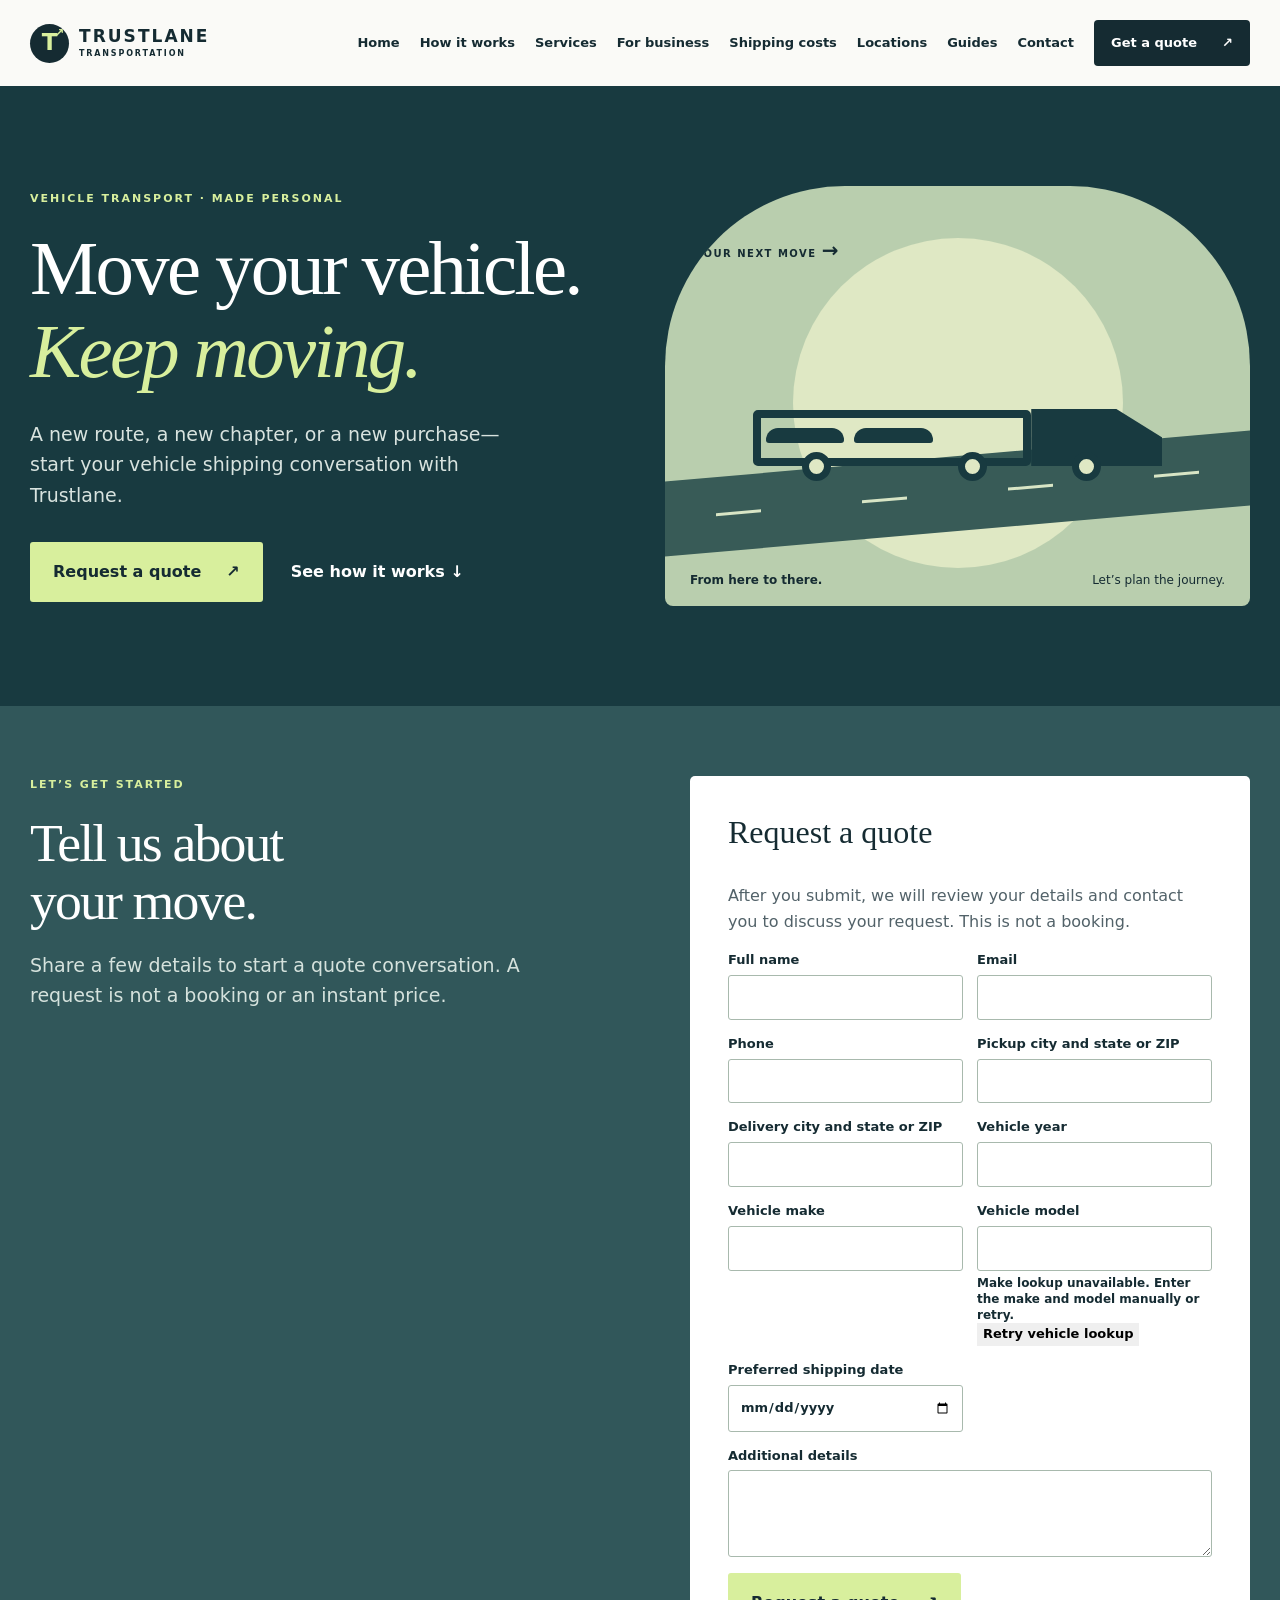
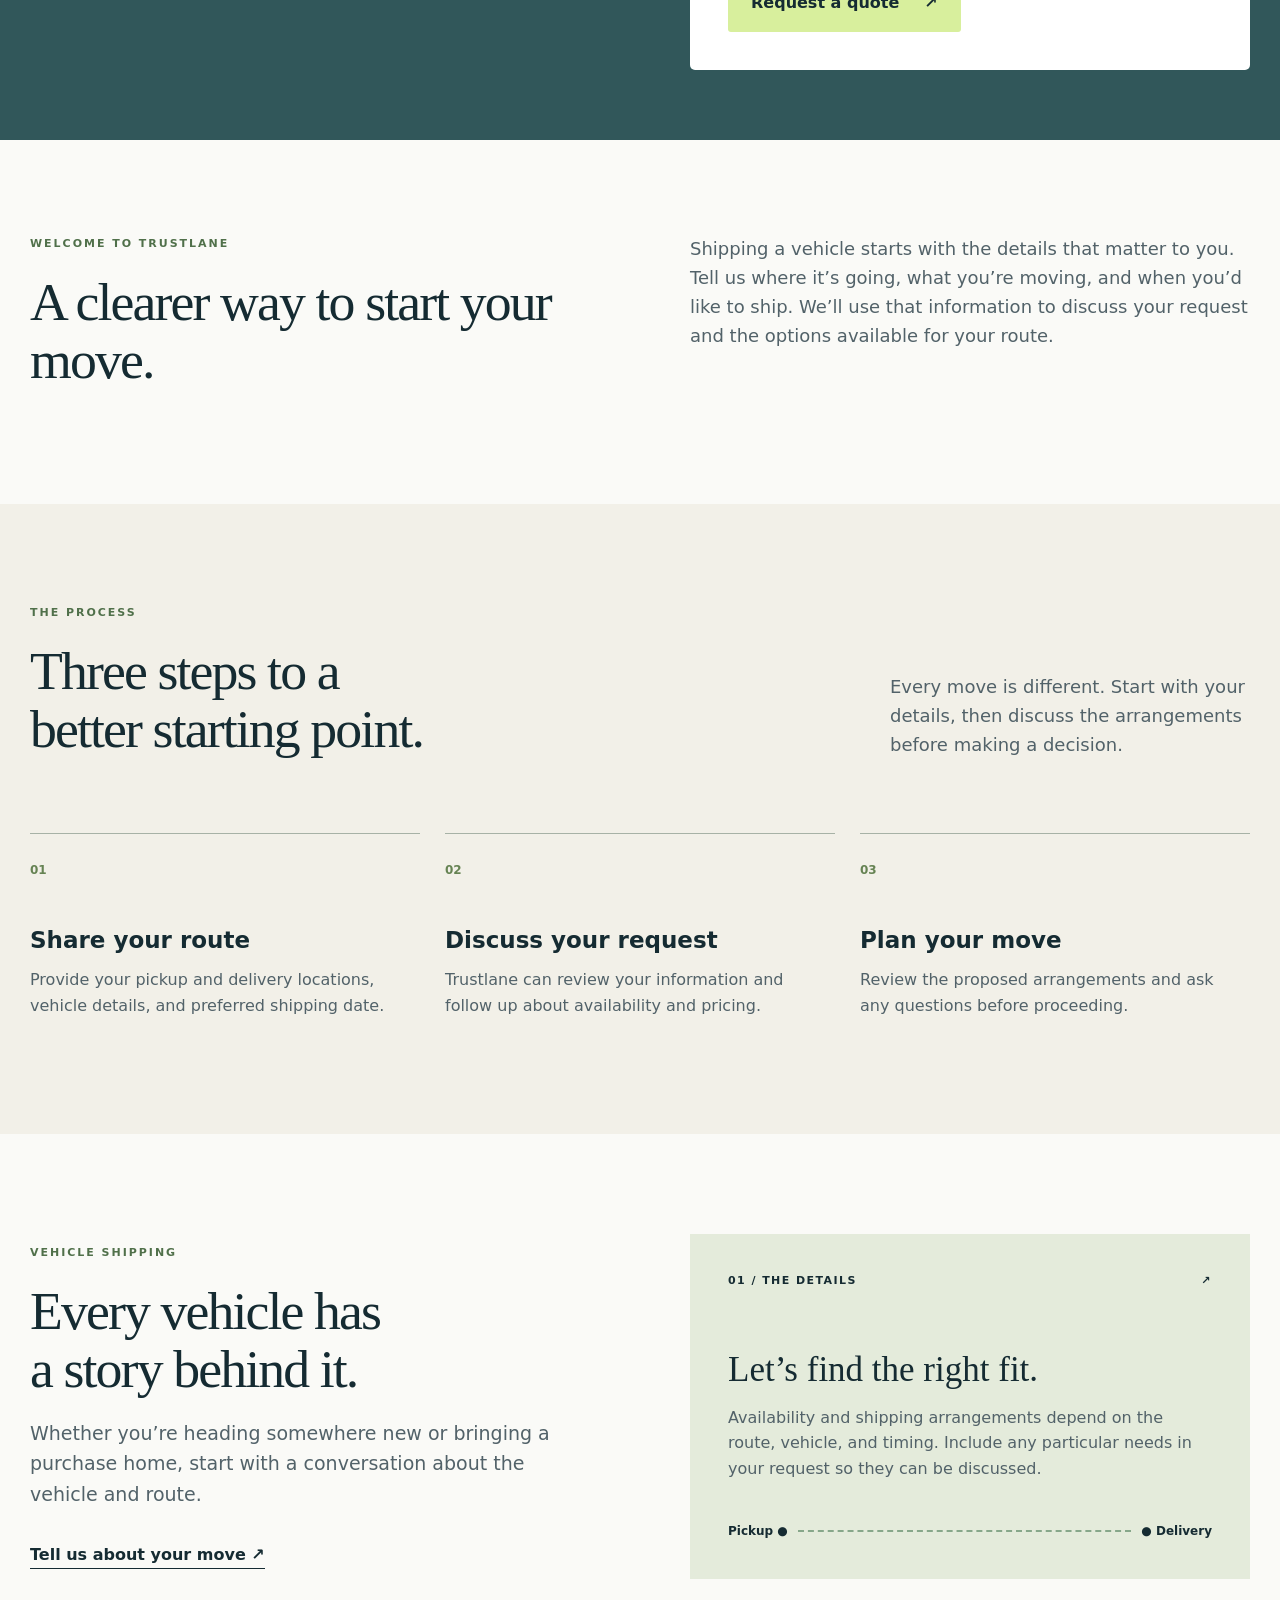
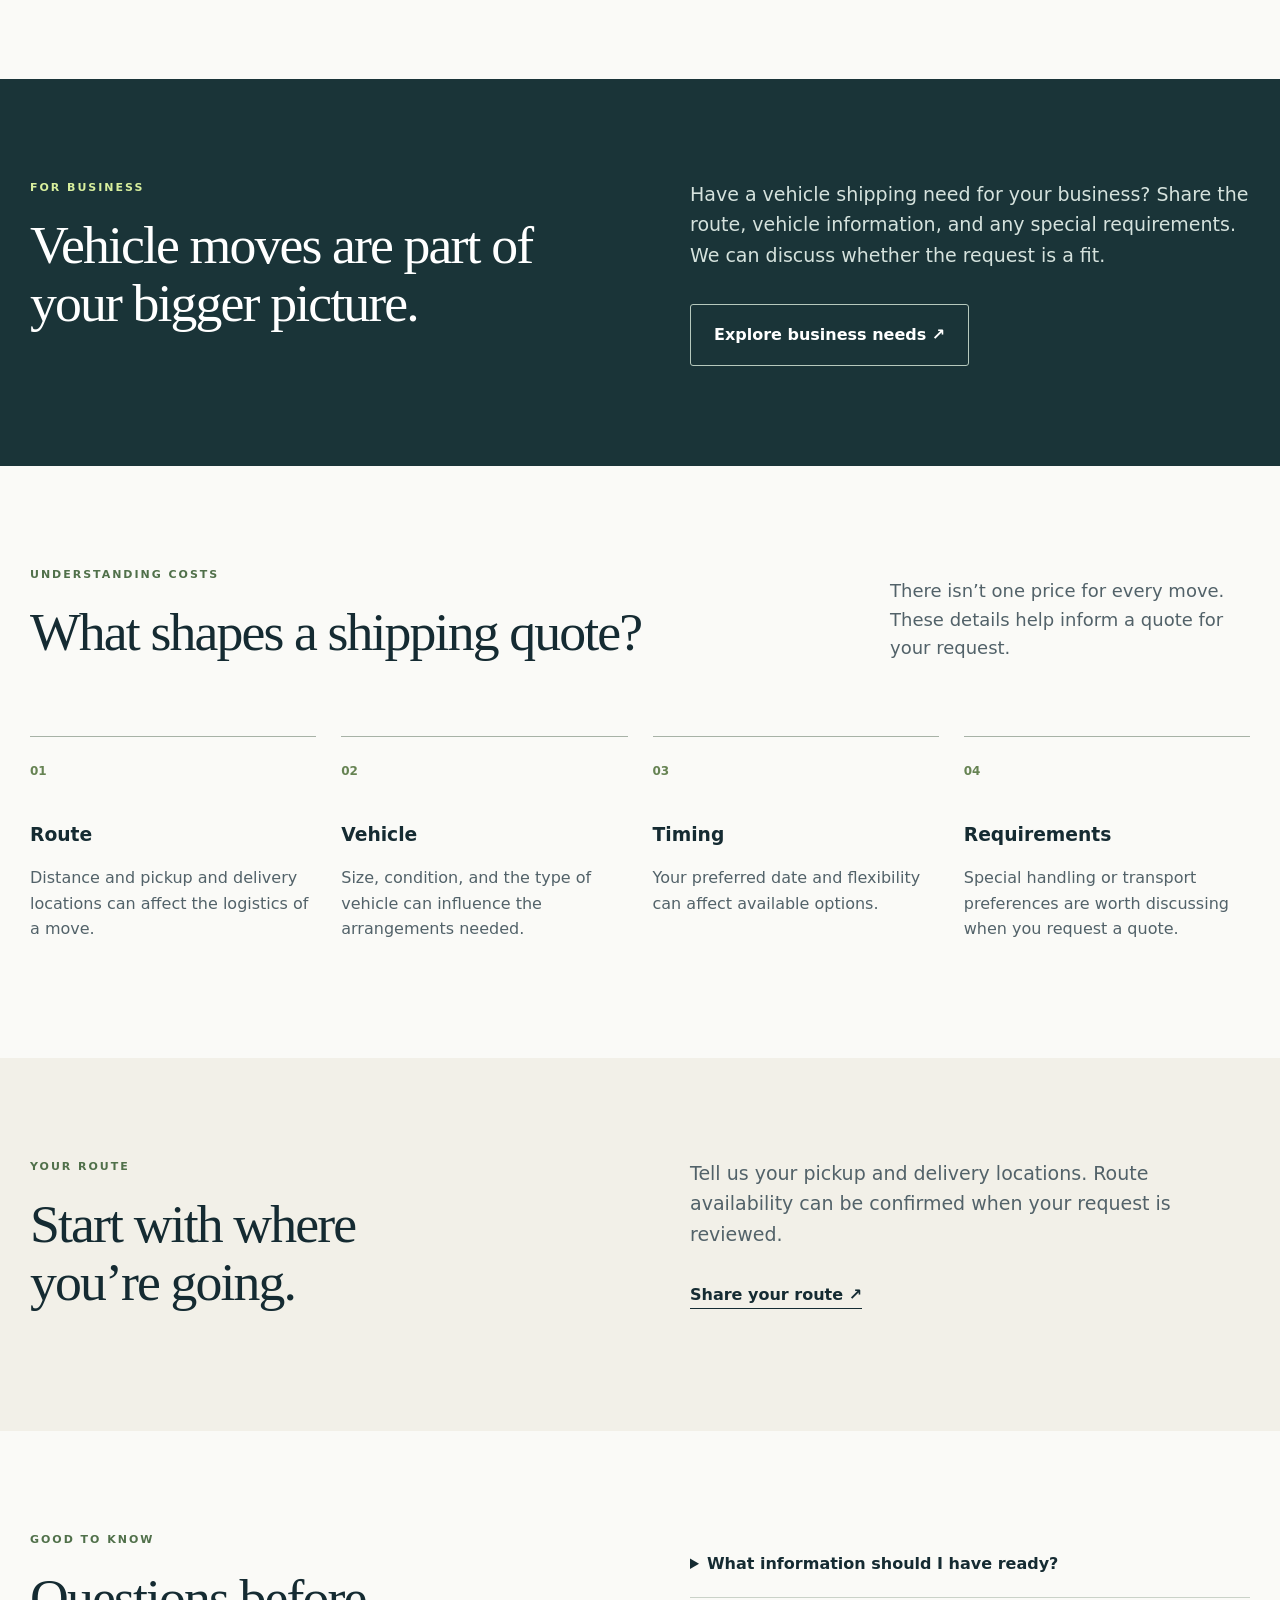
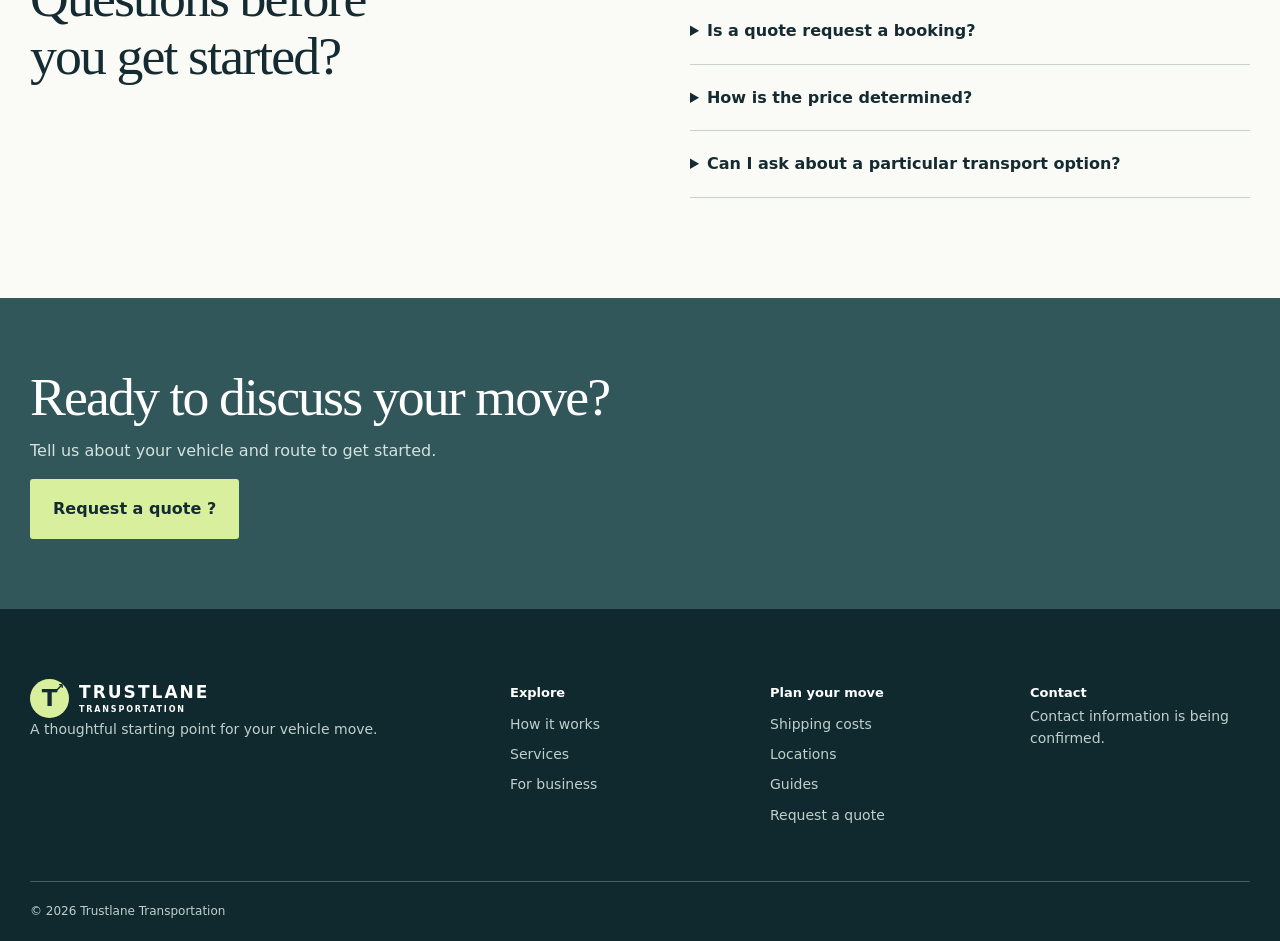
==== commit d34148f9: "Preserve quote text through RingCentral and improve vehicle lookup" ====
--- a/index.html
+++ b/index.html
@@ -10,4 +10,4 @@
 <section class="section wrap" id="costs"><div class="section-head"><div><p class="eyebrow">UNDERSTANDING COSTS</p><h2>What shapes a shipping quote?</h2></div><p>There isn’t one price for every move. These details help inform a quote for your request.</p></div><div class="cost-grid"><article><b>01</b><h3>Route</h3><p>Distance and pickup and delivery locations can affect the logistics of a move.</p></article><article><b>02</b><h3>Vehicle</h3><p>Size, condition, and the type of vehicle can influence the arrangements needed.</p></article><article><b>03</b><h3>Timing</h3><p>Your preferred date and flexibility can affect available options.</p></article><article><b>04</b><h3>Requirements</h3><p>Special handling or transport preferences are worth discussing when you request a quote.</p></article></div></section>
 <section class="section sand" id="locations"><div class="wrap location"><div><p class="eyebrow">YOUR ROUTE</p><h2>Start with where<br>you’re going.</h2></div><div><p class="large">Tell us your pickup and delivery locations. Route availability can be confirmed when your request is reviewed.</p><a class="inline-link" href="#quote">Share your route ↗</a></div></div></section>
 <section class="section wrap faq"><div><p class="eyebrow">GOOD TO KNOW</p><h2>Questions before<br>you get started?</h2></div><div><details><summary>What information should I have ready?</summary><p>Your pickup and delivery locations, vehicle year, make and model, and preferred shipping date are a helpful starting point.</p></details><details><summary>Is a quote request a booking?</summary><p>No. A request starts a conversation. Pricing, availability, and any booking arrangements must be confirmed separately.</p></details><details><summary>How is the price determined?</summary><p>Route, vehicle, timing, and any special requirements can all affect the proposed price.</p></details><details><summary>Can I ask about a particular transport option?</summary><p>Yes. Include your preferences with your request and ask about available options for your route.</p></details></div></section>
-<section class="article-final"><div class="wrap"><h2>Ready to discuss your move?</h2><p>Tell us about your vehicle and route to get started.</p><a class="button primary" href="#quote">Request a quote ?</a></div></section></main><footer id="contact"><div class="wrap footer-grid"><div><a class="brand" href="#home"><span class="mark">T<span>↗</span></span><span>TRUSTLANE<small>TRANSPORTATION</small></span></a><p>A thoughtful starting point for your vehicle move.</p></div><div><b>Explore</b><a href="/how-it-works.html">How it works</a><a href="/services.html">Services</a><a href="/business.html">For business</a></div><div><b>Plan your move</b><a href="/shipping-costs.html">Shipping costs</a><a href="/locations.html">Locations</a><a href="/guides.html">Guides</a><a href="#quote">Request a quote</a></div><div><b>Contact</b><p>Contact information is being confirmed.</p></div></div><div class="wrap footnote">© 2026 Trustlane Transportation</div></footer><script src="/vehicle-lookup.js?v=20261105"></script><script src="script.js?v=public-pages-20261104b"></script><script>attachVehicleLookup(document.querySelector("#quote-form"),{year:"vehicle_year",make:"vehicle_make",model:"vehicle_model"});</script></body></html>
+<section class="article-final"><div class="wrap"><h2>Ready to discuss your move?</h2><p>Tell us about your vehicle and route to get started.</p><a class="button primary" href="#quote">Request a quote ?</a></div></section></main><footer id="contact"><div class="wrap footer-grid"><div><a class="brand" href="#home"><span class="mark">T<span>↗</span></span><span>TRUSTLANE<small>TRANSPORTATION</small></span></a><p>A thoughtful starting point for your vehicle move.</p></div><div><b>Explore</b><a href="/how-it-works.html">How it works</a><a href="/services.html">Services</a><a href="/business.html">For business</a></div><div><b>Plan your move</b><a href="/shipping-costs.html">Shipping costs</a><a href="/locations.html">Locations</a><a href="/guides.html">Guides</a><a href="#quote">Request a quote</a></div><div><b>Contact</b><p>Contact information is being confirmed.</p></div></div><div class="wrap footnote">© 2026 Trustlane Transportation</div></footer><script src="/vehicle-lookup.js?v=retry-20261105"></script><script src="script.js?v=public-pages-20261104b"></script><script>attachVehicleLookup(document.querySelector("#quote-form"),{year:"vehicle_year",make:"vehicle_make",model:"vehicle_model"});</script></body></html>
--- a/style.css
+++ b/style.css
@@ -33,3 +33,4 @@
 
 .speed-facts small{display:block;font-size:11px;color:#52655e}.speed-facts button,.copy-search,.quick-quote button,.quote-actions button{font-size:11px;padding:4px 7px;border:1px solid #b6c8bb;border-radius:4px;background:#fff;color:#183a40;font-weight:700;cursor:pointer}.speed-facts button:disabled,.copy-search:disabled,.quote-actions button:disabled{opacity:.6;cursor:not-allowed}.copy-search{margin:7px 0}.quick-quote{display:flex;flex-wrap:wrap;align-items:end;gap:5px;margin:4px 0}.quick-quote label{font-size:11px;font-weight:700;flex:1 1 100px;margin:0!important}.quick-quote input{width:100%;padding:6px}.quote-output{display:block;font-size:11px;font-weight:700;margin:5px 0}.quote-output textarea{display:block;width:100%;min-height:48px;max-height:72px;padding:6px;resize:vertical}.quote-actions{display:flex;gap:5px;margin:4px 0}.speed-card .speed-help{margin:4px 0}.speed-facts{gap:5px 10px}
 .zip-copy{border:0!important;background:transparent!important;color:#17614d!important;text-decoration:underline;text-underline-offset:3px;padding:1px 0!important;font-size:13px!important}.zip-copy span{display:inline;font-size:12px}.zip-copy:focus-visible{outline:3px solid #306f52;outline-offset:2px}.communication-settings{font-size:12px;margin-bottom:7px}.communication-settings summary{cursor:pointer;font-weight:700}.communication-settings label{display:block;margin:4px 0}.communication-settings select{width:100%;padding:4px}.communication-settings p{margin:4px 0}.vehicle-lookup-status{display:block;font-size:12px;margin-top:4px;line-height:1.35}
+.provider-settings-link{margin-left:8px;padding:5px 9px;border:1px solid #789587;border-radius:4px;background:#fff;color:#183a40;font-weight:700;cursor:pointer}.provider-settings-link:focus-visible{outline:3px solid #306f52;outline-offset:2px}.communication-settings #text-provider-status{line-height:1.4;color:#354c46}.communication-settings #retry-text{margin:4px 0;padding:5px 8px}
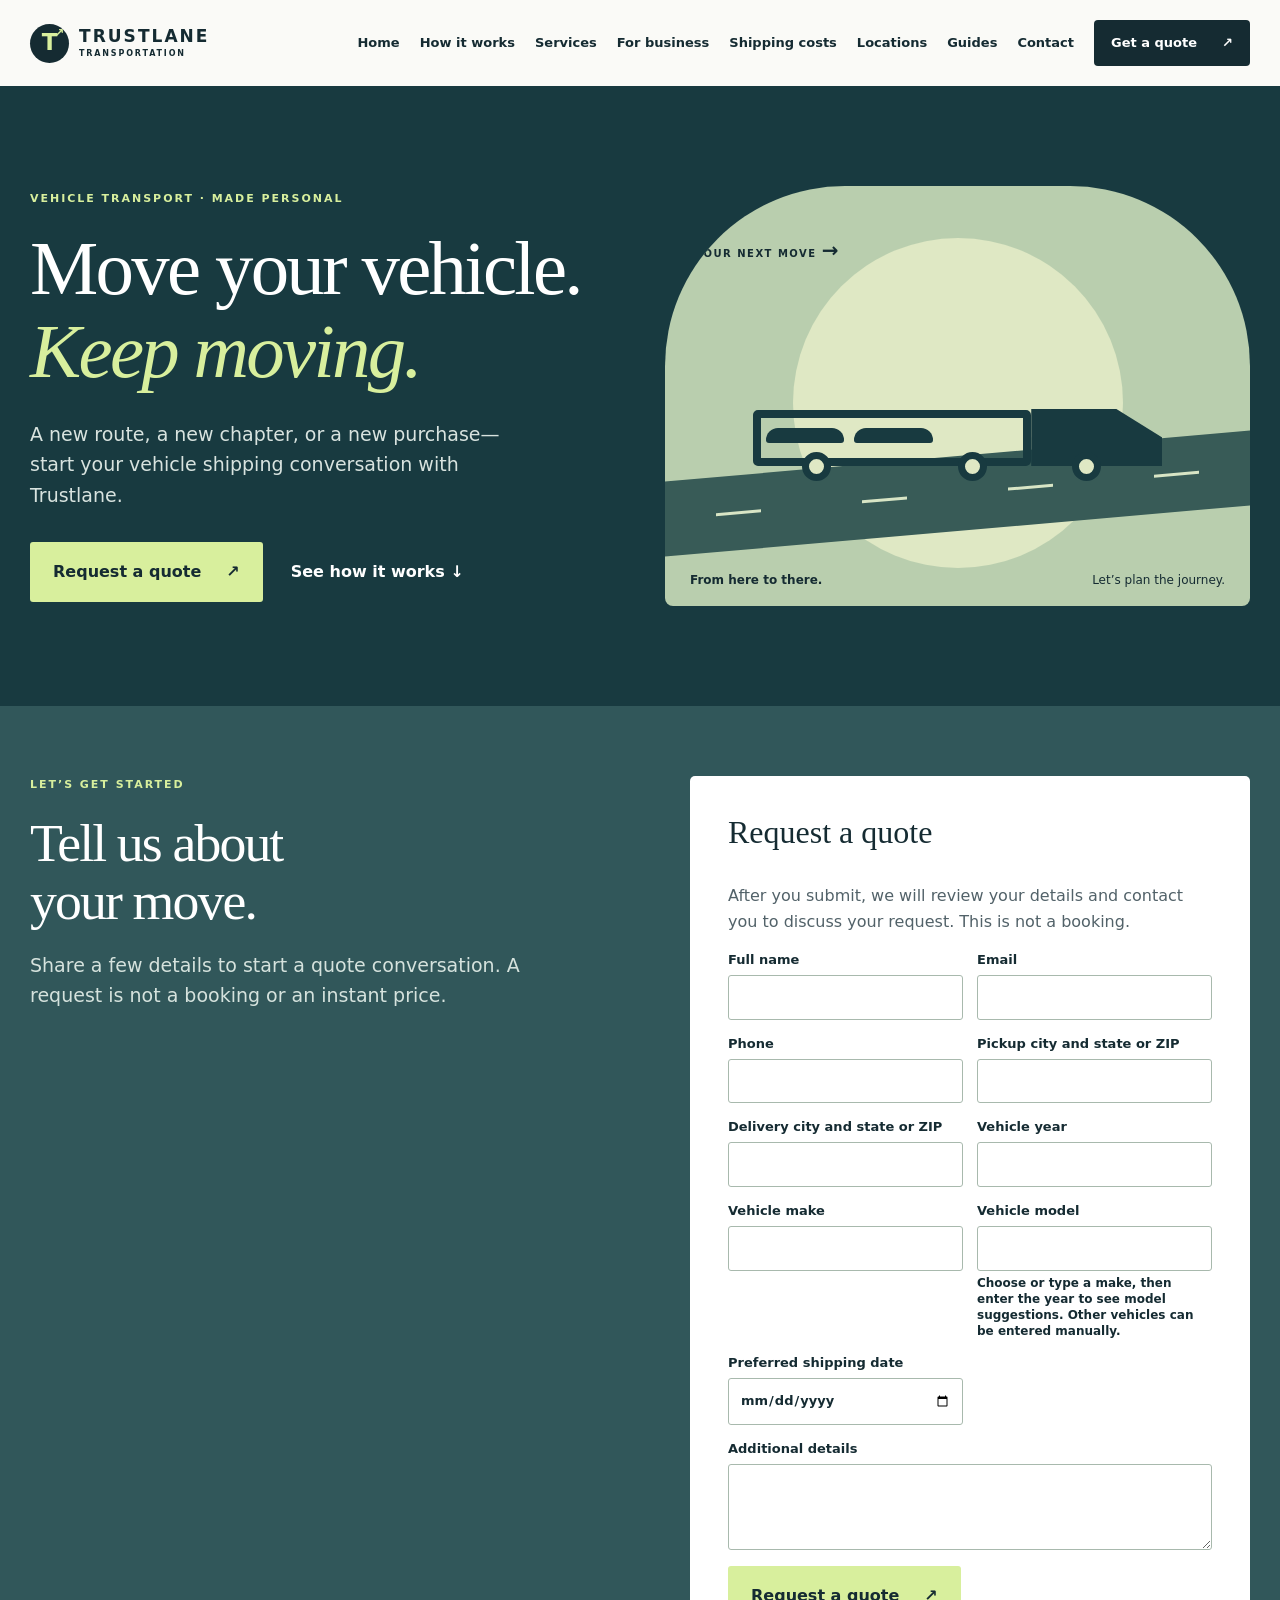
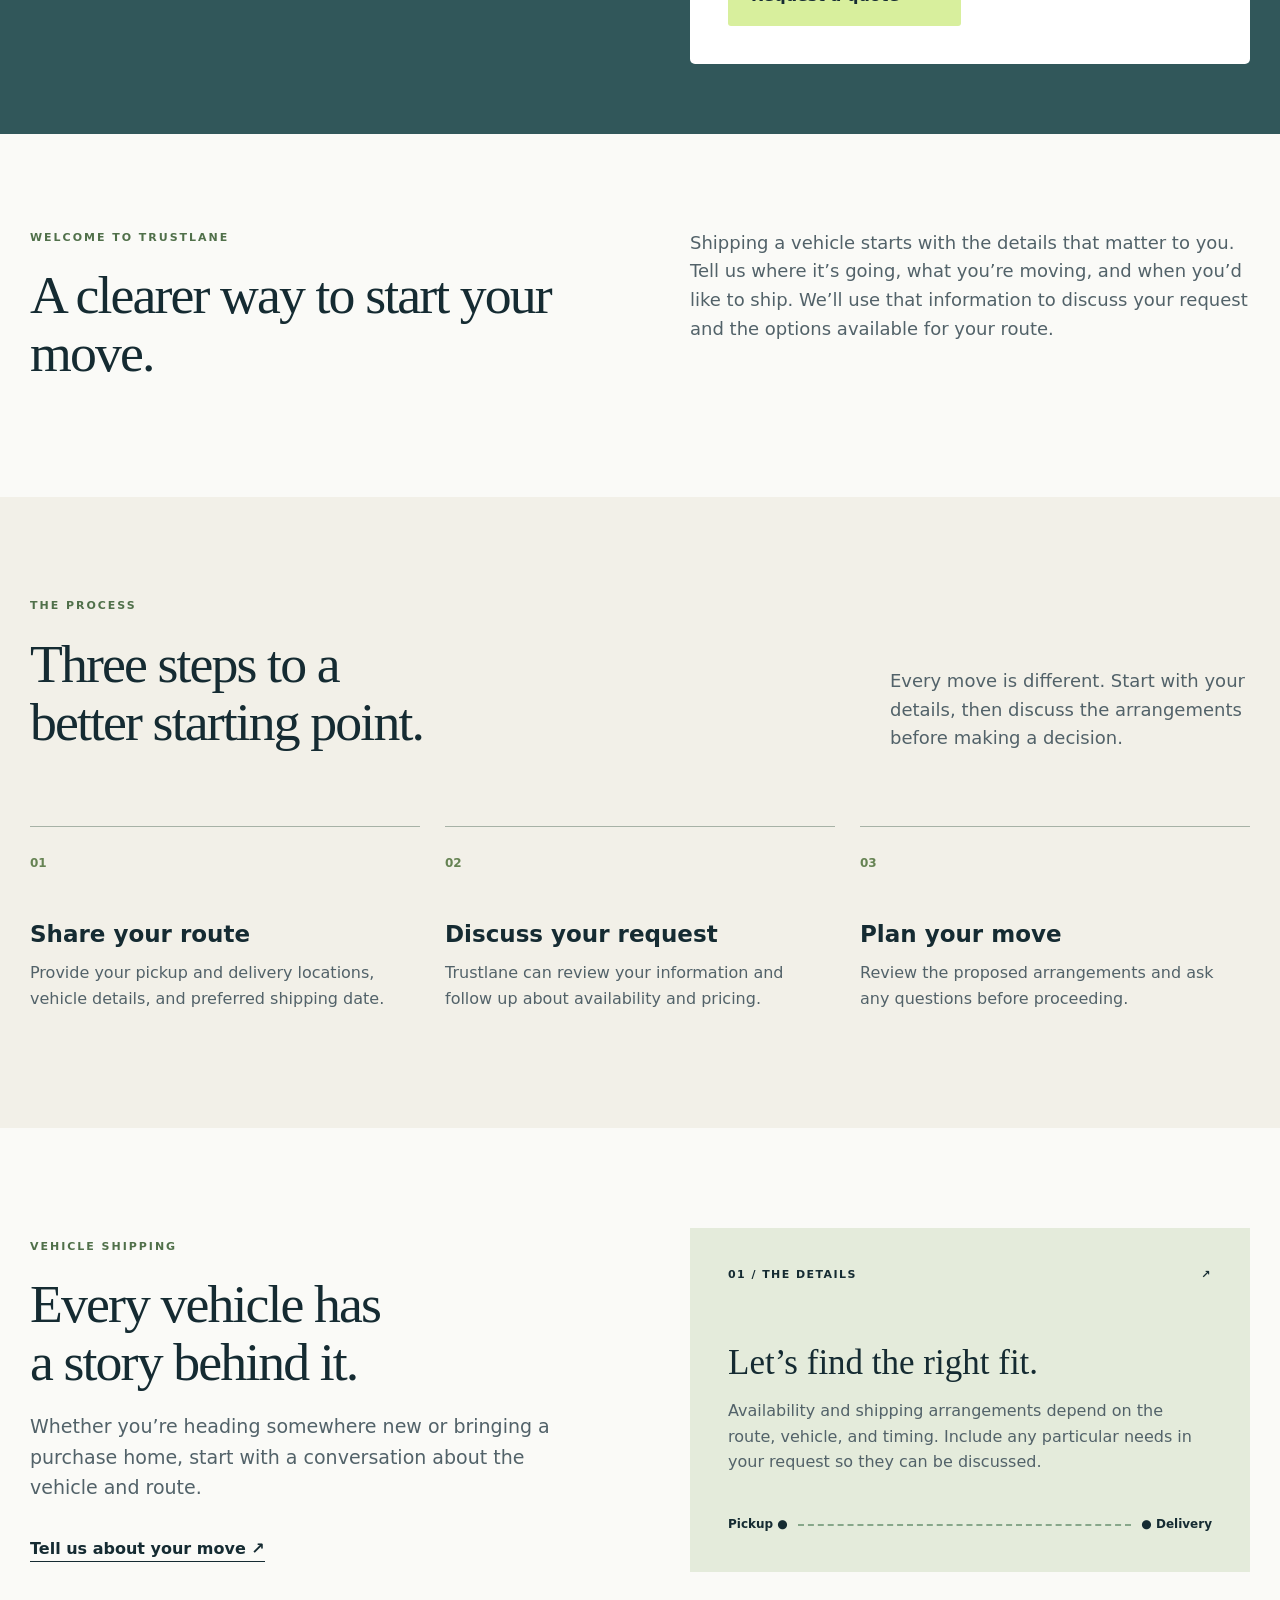
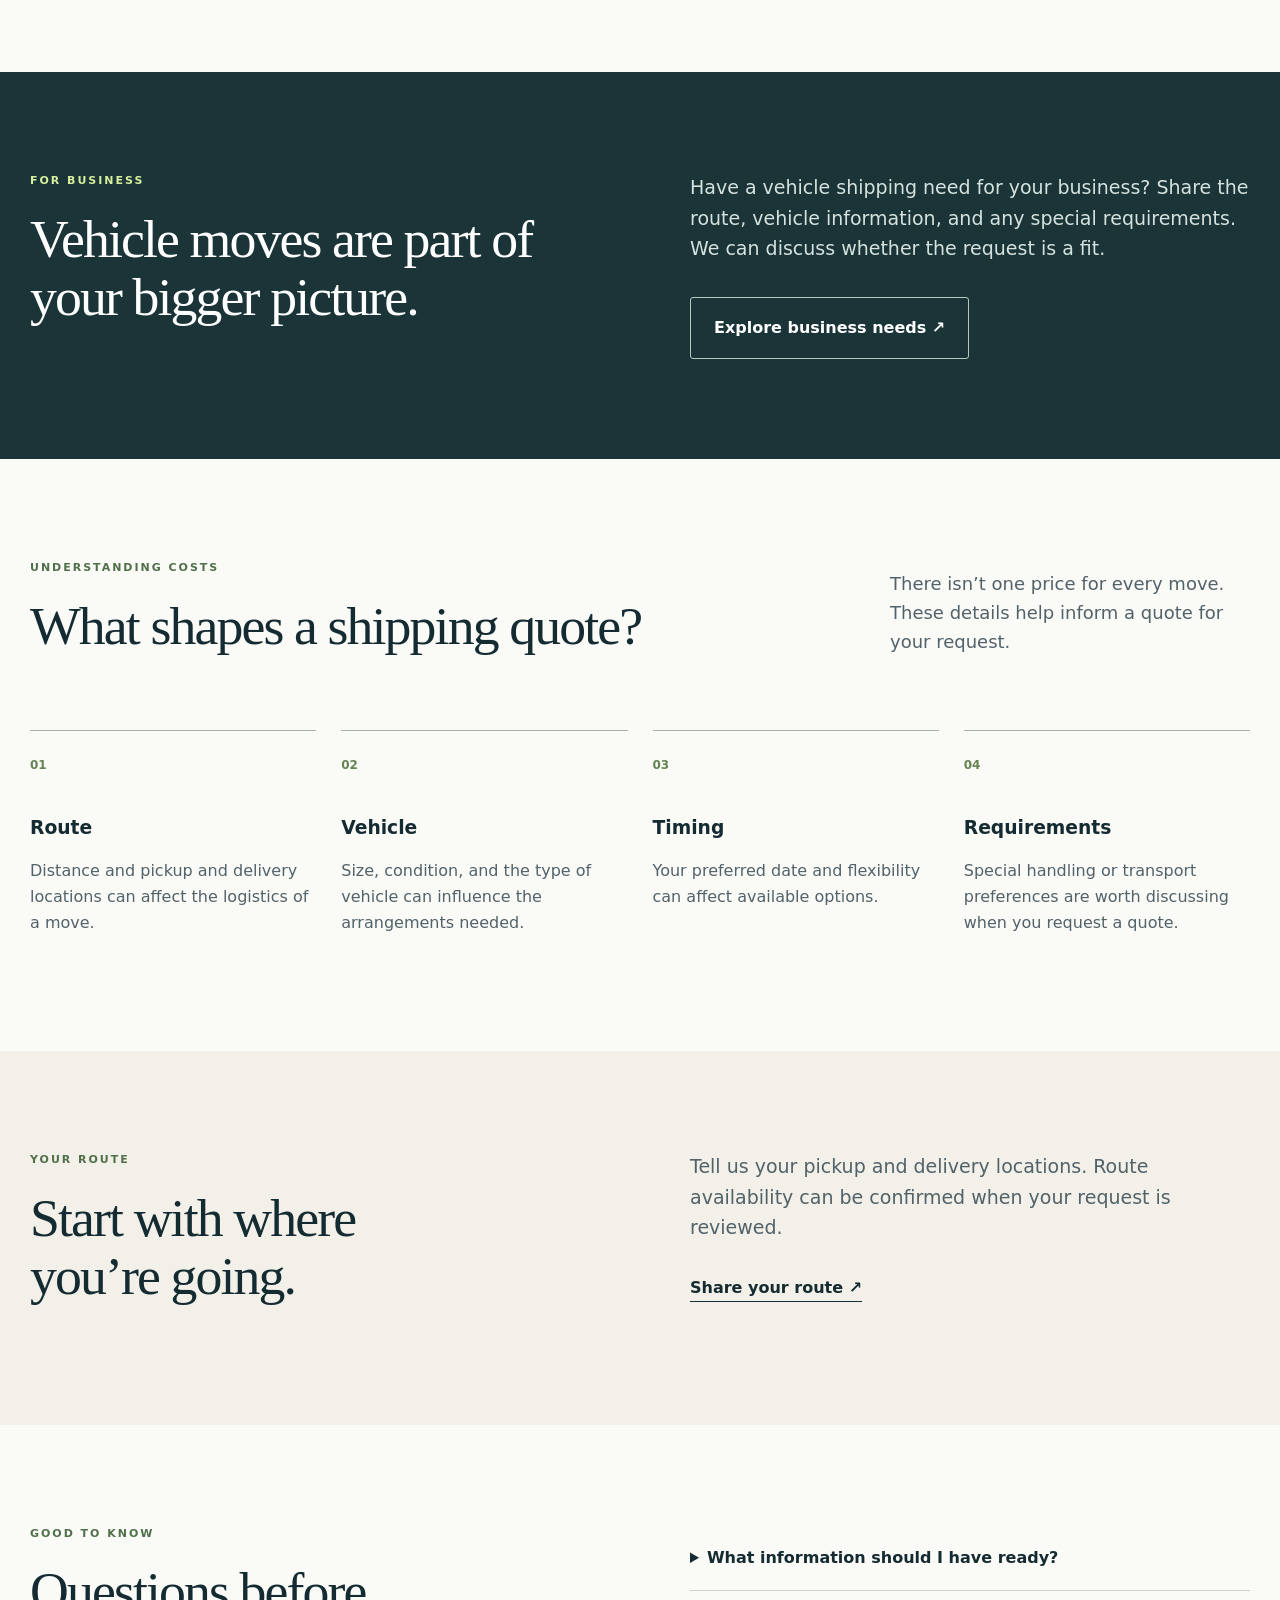
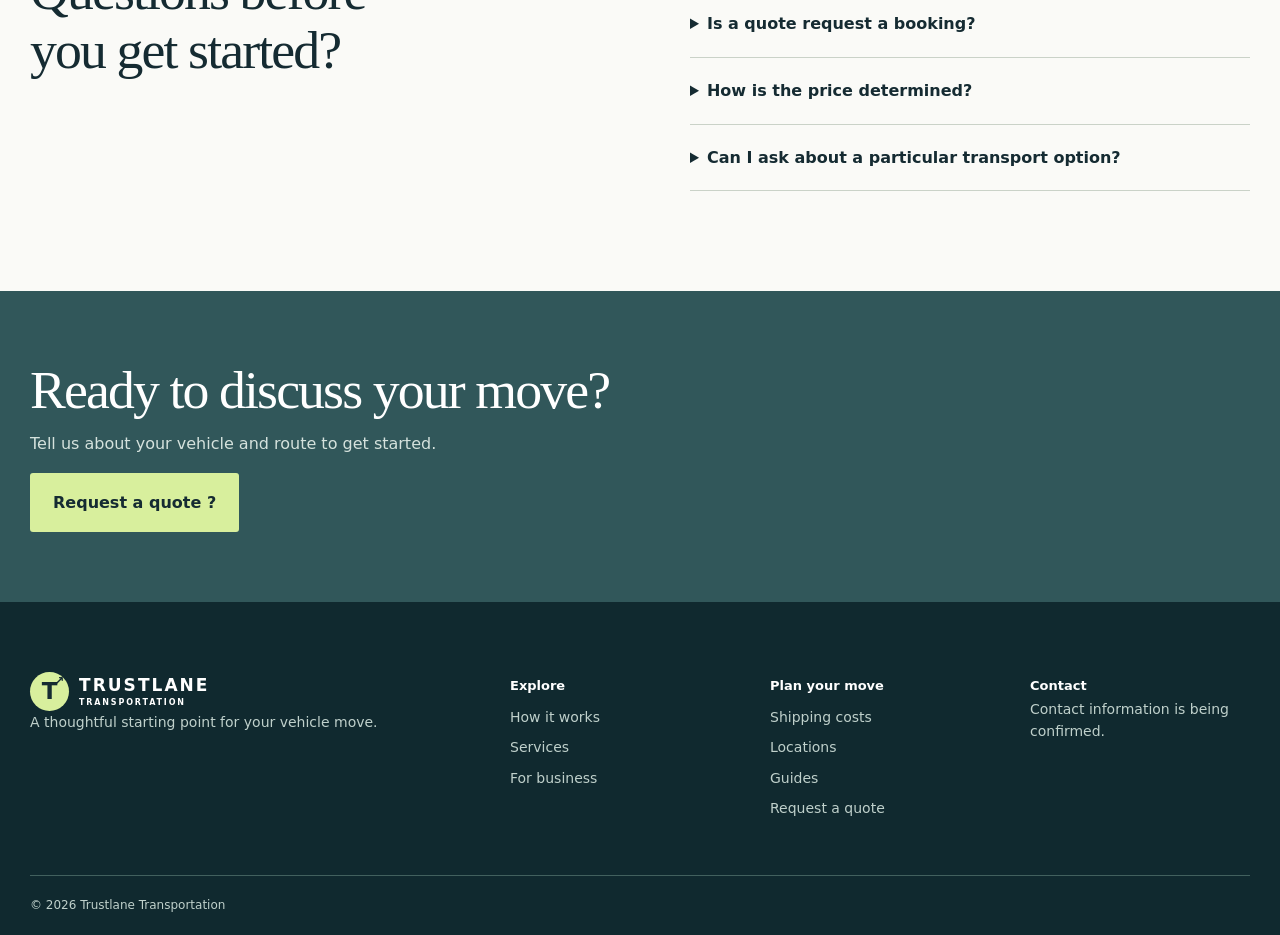
==== commit 1e548295: "Make vehicle make suggestions available without network lookup" ====
--- a/index.html
+++ b/index.html
@@ -10,4 +10,4 @@
 <section class="section wrap" id="costs"><div class="section-head"><div><p class="eyebrow">UNDERSTANDING COSTS</p><h2>What shapes a shipping quote?</h2></div><p>There isn’t one price for every move. These details help inform a quote for your request.</p></div><div class="cost-grid"><article><b>01</b><h3>Route</h3><p>Distance and pickup and delivery locations can affect the logistics of a move.</p></article><article><b>02</b><h3>Vehicle</h3><p>Size, condition, and the type of vehicle can influence the arrangements needed.</p></article><article><b>03</b><h3>Timing</h3><p>Your preferred date and flexibility can affect available options.</p></article><article><b>04</b><h3>Requirements</h3><p>Special handling or transport preferences are worth discussing when you request a quote.</p></article></div></section>
 <section class="section sand" id="locations"><div class="wrap location"><div><p class="eyebrow">YOUR ROUTE</p><h2>Start with where<br>you’re going.</h2></div><div><p class="large">Tell us your pickup and delivery locations. Route availability can be confirmed when your request is reviewed.</p><a class="inline-link" href="#quote">Share your route ↗</a></div></div></section>
 <section class="section wrap faq"><div><p class="eyebrow">GOOD TO KNOW</p><h2>Questions before<br>you get started?</h2></div><div><details><summary>What information should I have ready?</summary><p>Your pickup and delivery locations, vehicle year, make and model, and preferred shipping date are a helpful starting point.</p></details><details><summary>Is a quote request a booking?</summary><p>No. A request starts a conversation. Pricing, availability, and any booking arrangements must be confirmed separately.</p></details><details><summary>How is the price determined?</summary><p>Route, vehicle, timing, and any special requirements can all affect the proposed price.</p></details><details><summary>Can I ask about a particular transport option?</summary><p>Yes. Include your preferences with your request and ask about available options for your route.</p></details></div></section>
-<section class="article-final"><div class="wrap"><h2>Ready to discuss your move?</h2><p>Tell us about your vehicle and route to get started.</p><a class="button primary" href="#quote">Request a quote ?</a></div></section></main><footer id="contact"><div class="wrap footer-grid"><div><a class="brand" href="#home"><span class="mark">T<span>↗</span></span><span>TRUSTLANE<small>TRANSPORTATION</small></span></a><p>A thoughtful starting point for your vehicle move.</p></div><div><b>Explore</b><a href="/how-it-works.html">How it works</a><a href="/services.html">Services</a><a href="/business.html">For business</a></div><div><b>Plan your move</b><a href="/shipping-costs.html">Shipping costs</a><a href="/locations.html">Locations</a><a href="/guides.html">Guides</a><a href="#quote">Request a quote</a></div><div><b>Contact</b><p>Contact information is being confirmed.</p></div></div><div class="wrap footnote">© 2026 Trustlane Transportation</div></footer><script src="/vehicle-lookup.js?v=retry-20261105"></script><script src="script.js?v=public-pages-20261104b"></script><script>attachVehicleLookup(document.querySelector("#quote-form"),{year:"vehicle_year",make:"vehicle_make",model:"vehicle_model"});</script></body></html>
+<section class="article-final"><div class="wrap"><h2>Ready to discuss your move?</h2><p>Tell us about your vehicle and route to get started.</p><a class="button primary" href="#quote">Request a quote ?</a></div></section></main><footer id="contact"><div class="wrap footer-grid"><div><a class="brand" href="#home"><span class="mark">T<span>↗</span></span><span>TRUSTLANE<small>TRANSPORTATION</small></span></a><p>A thoughtful starting point for your vehicle move.</p></div><div><b>Explore</b><a href="/how-it-works.html">How it works</a><a href="/services.html">Services</a><a href="/business.html">For business</a></div><div><b>Plan your move</b><a href="/shipping-costs.html">Shipping costs</a><a href="/locations.html">Locations</a><a href="/guides.html">Guides</a><a href="#quote">Request a quote</a></div><div><b>Contact</b><p>Contact information is being confirmed.</p></div></div><div class="wrap footnote">© 2026 Trustlane Transportation</div></footer><script src="/vehicle-makes.js?v=20261105"></script><script src="/vehicle-lookup.js?v=makes-20261105"></script><script src="script.js?v=public-pages-20261104b"></script><script>attachVehicleLookup(document.querySelector("#quote-form"),{year:"vehicle_year",make:"vehicle_make",model:"vehicle_model"});</script></body></html>
